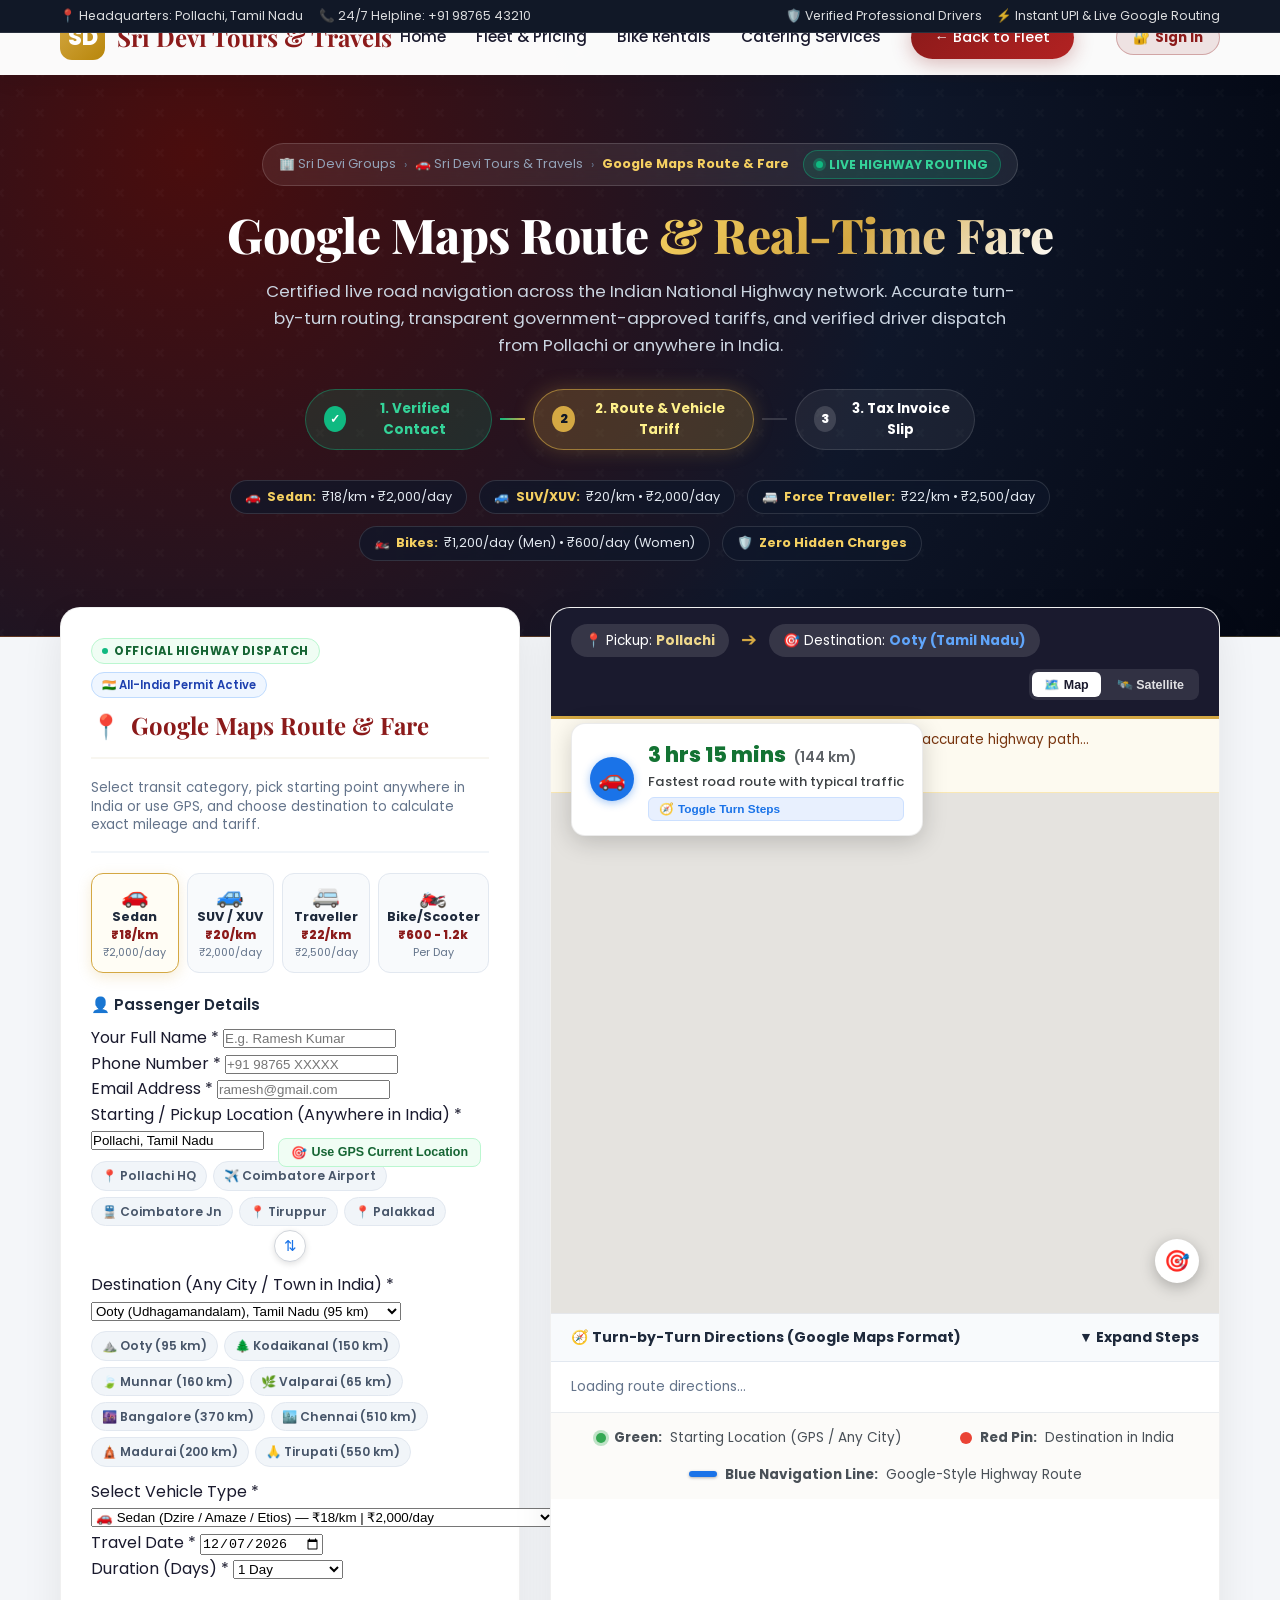
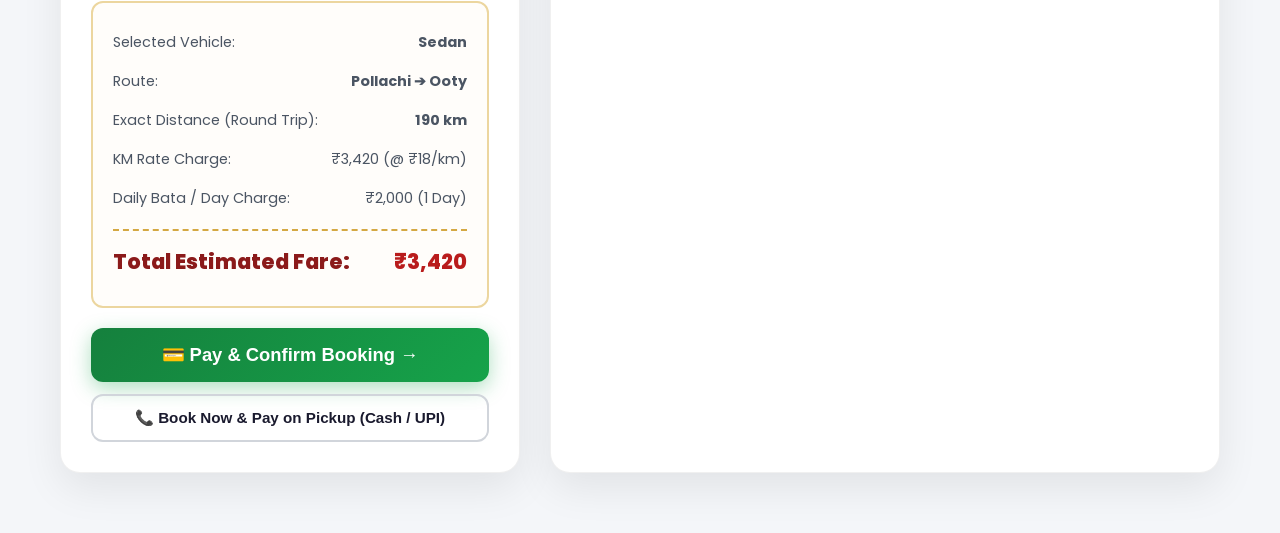
==== book.html @ 25129d58 "Elevate Google Maps Route & Fare section and upper header to ultra-professional standard" ====
<!DOCTYPE html>
<html lang="en">

<head>
    <meta charset="UTF-8">
    <meta name="viewport" content="width=device-width, initial-scale=1.0">
    <title>Book Your Ride - Google Route Navigation | Sri Devi Tours & Travels</title>
    <link rel="stylesheet" href="css/styles.css">
    <link rel="icon"
        href="data:image/svg+xml,<svg xmlns='http://www.w3.org/2000/svg' viewBox='0 0 100 100'><text y='.9em' font-size='90'>🚗</text></svg>">
    <!-- Leaflet CSS & JS for Interactive Route Map -->
    <link rel="stylesheet" href="https://unpkg.com/leaflet@1.9.4/dist/leaflet.css" integrity="sha256-p4NxAoJBhIIN+hmNHrzRCf9tD/miZyoHS5obTRR9BMY=" crossorigin="" />
    <script src="https://unpkg.com/leaflet@1.9.4/dist/leaflet.js" integrity="sha256-20nQCchB9co0qIjJZRGuk2/Z9VM+kNiyxNV1lvTlZBo=" crossorigin=""></script>
    <!-- EmailJS SDK -->
    <script type="text/javascript" src="https://cdn.jsdelivr.net/npm/@emailjs/browser@3/dist/email.min.js"></script>

    <style>
        .booking-page-body {
            background: #f4f6f9;
            min-height: 100vh;
        }

        .booking-page-header {
            background: linear-gradient(135deg, #1a1a2e 0%, #5c0e0e 50%, #16213e 100%);
            color: #ffffff;
            padding: 100px 20px 40px;
            text-align: center;
            position: relative;
        }

        .booking-page-header h1 {
            font-family: 'Playfair Display', serif;
            font-size: 2.6rem;
            color: #ffffff;
            margin-bottom: 10px;
        }

        .booking-page-header p {
            color: rgba(255, 255, 255, 0.85);
            font-size: 1.05rem;
            max-width: 650px;
            margin: 0 auto;
        }

        .booking-layout-grid {
            display: grid;
            grid-template-columns: 460px 1fr;
            gap: 30px;
            margin-top: -30px;
            margin-bottom: 60px;
            position: relative;
            z-index: 10;
        }

        .booking-panel-card {
            background: #ffffff;
            border-radius: var(--radius-lg);
            padding: 30px;
            box-shadow: 0 15px 40px rgba(0, 0, 0, 0.08);
            border: 1px solid rgba(0, 0, 0, 0.06);
            height: fit-content;
        }

        .booking-panel-card h2 {
            font-family: 'Playfair Display', serif;
            font-size: 1.5rem;
            color: var(--primary);
            margin-bottom: 20px;
            padding-bottom: 12px;
            border-bottom: 2px solid var(--off-white);
            display: flex;
            align-items: center;
            gap: 10px;
        }

        .input-group-location {
            position: relative;
        }

        .loc-btn-current {
            position: absolute;
            right: 8px;
            top: 36px;
            background: #f0fdf4;
            color: #166534;
            border: 1px solid #bbf7d0;
            padding: 6px 12px;
            border-radius: 8px;
            font-size: 0.78rem;
            font-weight: 600;
            cursor: pointer;
            transition: var(--transition);
            display: flex;
            align-items: center;
            gap: 4px;
        }

        .loc-btn-current:hover {
            background: #dcfce7;
            transform: scale(1.02);
        }

        .booking-map-wrapper {
            background: #ffffff;
            border-radius: var(--radius-lg);
            overflow: hidden;
            box-shadow: 0 15px 40px rgba(0, 0, 0, 0.08);
            border: 1px solid rgba(0, 0, 0, 0.06);
            display: flex;
            flex-direction: column;
            position: relative;
        }

        .map-route-indicator {
            padding: 16px 20px;
            background: #1a1a2e;
            color: #ffffff;
            display: flex;
            align-items: center;
            gap: 12px;
            flex-wrap: wrap;
            border-bottom: 3px solid var(--gold);
        }

        .map-view-switcher {
            display: flex;
            background: rgba(255, 255, 255, 0.1);
            border-radius: 8px;
            padding: 3px;
            gap: 4px;
            margin-left: auto;
        }

        .map-view-btn {
            background: transparent;
            border: none;
            color: rgba(255, 255, 255, 0.85);
            padding: 5px 12px;
            font-size: 0.78rem;
            font-weight: 600;
            border-radius: 6px;
            cursor: pointer;
            transition: var(--transition);
        }

        .map-view-btn.active, .map-view-btn:hover {
            background: #ffffff;
            color: #1a1a2e;
        }

        /* Floating Google Maps Style Navigation Card on top of Map */
        .gmap-nav-floating-card {
            position: absolute;
            top: 115px;
            left: 20px;
            z-index: 1000;
            background: #ffffff;
            border-radius: 14px;
            box-shadow: 0 6px 24px rgba(0,0,0,0.18);
            padding: 14px 18px;
            display: flex;
            align-items: center;
            gap: 14px;
            border: 1px solid rgba(0,0,0,0.08);
            max-width: 420px;
            pointer-events: auto;
        }

        .gmap-maneuver-icon {
            width: 44px;
            height: 44px;
            border-radius: 50%;
            background: #1a73e8;
            color: #ffffff;
            display: flex;
            align-items: center;
            justify-content: center;
            font-size: 1.4rem;
            flex-shrink: 0;
            box-shadow: 0 2px 8px rgba(26,115,232,0.4);
        }

        .gmap-nav-details {
            display: flex;
            flex-direction: column;
            flex: 1;
        }

        .gmap-nav-time {
            font-size: 1.3rem;
            font-weight: 800;
            color: #137333;
            display: flex;
            align-items: baseline;
            gap: 8px;
        }

        .gmap-nav-time small {
            font-size: 0.88rem;
            font-weight: 600;
            color: #5f6368;
        }

        .gmap-nav-subtext {
            font-size: 0.82rem;
            color: #3c4043;
            font-weight: 500;
        }

        .btn-toggle-steps-badge {
            background: #e8f0fe;
            color: #1a73e8;
            border: 1px solid #cce0ff;
            padding: 4px 10px;
            border-radius: 6px;
            font-size: 0.74rem;
            font-weight: 700;
            cursor: pointer;
            margin-top: 5px;
            display: inline-flex;
            align-items: center;
            gap: 4px;
            transition: all 0.2s ease;
        }

        .btn-toggle-steps-badge:hover {
            background: #d2e3fc;
        }

        /* Google Maps Pin Markers */
        .gmap-marker-pin {
            display: flex;
            align-items: center;
            gap: 6px;
            background: #ffffff;
            padding: 6px 12px;
            border-radius: 20px;
            box-shadow: 0 3px 10px rgba(0,0,0,0.25);
            font-size: 0.82rem;
            font-weight: 700;
            border: 2px solid #1a73e8;
            white-space: nowrap;
        }

        .gmap-marker-pin.origin {
            border-color: #34a853;
            color: #137333;
        }

        .gmap-marker-pin.dest {
            border-color: #ea4335;
            color: #c5221f;
        }

        .gmap-pulse-dot {
            width: 10px;
            height: 10px;
            border-radius: 50%;
            background: #34a853;
            box-shadow: 0 0 0 3px rgba(52, 168, 83, 0.3);
            display: inline-block;
        }

        .map-route-indicator .pill {
            background: rgba(255, 255, 255, 0.12);
            padding: 6px 14px;
            border-radius: 20px;
            font-size: 0.85rem;
        }

        .map-route-indicator .pill strong {
            color: var(--gold-light);
        }

        .map-route-indicator .pill.dest strong {
            color: #60a5fa;
        }

        #full-booking-map {
            width: 100%;
            height: 520px;
            background: #e5e3df;
            position: relative;
        }

        /* Price Breakdown Card */
        .price-breakdown-card {
            background: #fffdfa;
            border: 2px solid #ecd69f;
            border-radius: var(--radius);
            padding: 20px;
            margin: 20px 0;
        }

        .breakdown-row {
            display: flex;
            justify-content: space-between;
            align-items: center;
            padding: 8px 0;
            font-size: 0.9rem;
            color: #4b5563;
        }

        .breakdown-row.total {
            border-top: 2px dashed #d4a843;
            margin-top: 10px;
            padding-top: 14px;
            font-size: 1.3rem;
            font-weight: 800;
            color: var(--primary);
        }

        .breakdown-row.total span:last-child {
            color: #b91c1c;
        }

        /* Payment Buttons */
        .payment-action-box {
            display: flex;
            flex-direction: column;
            gap: 12px;
            margin-top: 20px;
        }

        .btn-pay-now {
            width: 100%;
            padding: 16px;
            background: linear-gradient(135deg, #15803d, #16a34a);
            color: #ffffff;
            border: none;
            border-radius: 12px;
            font-size: 1.15rem;
            font-weight: 700;
            cursor: pointer;
            box-shadow: 0 6px 20px rgba(22, 163, 74, 0.35);
            transition: var(--transition);
            display: flex;
            align-items: center;
            justify-content: center;
            gap: 10px;
        }

        .btn-pay-now:hover {
            transform: translateY(-2px);
            box-shadow: 0 10px 25px rgba(22, 163, 74, 0.45);
        }

        .btn-pay-later {
            width: 100%;
            padding: 13px;
            background: transparent;
            color: var(--dark);
            border: 2px solid #d1d5db;
            border-radius: 12px;
            font-size: 0.95rem;
            font-weight: 600;
            cursor: pointer;
            transition: var(--transition);
        }

        .btn-pay-later:hover {
            background: #f3f4f6;
            border-color: #9ca3af;
        }

        /* Payment Modal */
        .pay-modal-overlay {
            position: fixed;
            top: 0;
            left: 0;
            right: 0;
            bottom: 0;
            background: rgba(0, 0, 0, 0.7);
            backdrop-filter: blur(6px);
            z-index: 99999;
            display: none;
            align-items: center;
            justify-content: center;
            padding: 20px;
        }

        .pay-modal-overlay.active {
            display: flex;
        }

        .pay-modal {
            background: #ffffff;
            border-radius: var(--radius-lg);
            max-width: 480px;
            width: 100%;
            padding: 35px 30px;
            text-align: center;
            box-shadow: 0 25px 60px rgba(0,0,0,0.3);
            animation: popIn 0.3s ease;
        }

        @keyframes popIn {
            from { transform: scale(0.9); opacity: 0; }
            to { transform: scale(1); opacity: 1; }
        }

        .qr-placeholder {
            width: 200px;
            height: 200px;
            margin: 20px auto;
            background: #f9fafb;
            border: 2px dashed #d1d5db;
            border-radius: 12px;
            display: flex;
            flex-direction: column;
            align-items: center;
            justify-content: center;
            padding: 10px;
        }

        .upi-badge {
            display: inline-block;
            background: #eef2ff;
            color: #4338ca;
            padding: 5px 12px;
            border-radius: 20px;
            font-size: 0.8rem;
            font-weight: 700;
            margin-bottom: 12px;
        }

        @media (max-width: 992px) {
            .booking-layout-grid {
                grid-template-columns: 1fr;
            }
            #full-booking-map {
                height: 380px;
            }
            .gmap-nav-floating-card {
                position: relative;
                top: 0;
                left: 0;
                max-width: 100%;
                border-radius: 0;
                border-left: none;
                border-right: none;
            }
        }
    </style>
</head>

<body class="booking-page-body">
    <!-- Top Bar -->
    <div class="top-announcement-bar">
        <div class="container">
            <div style="display: flex; align-items: center; gap: 16px;">
                <span>📍 Headquarters: Pollachi, Tamil Nadu</span>
                <span>📞 24/7 Helpline: +91 98765 43210</span>
            </div>
            <div style="display: flex; align-items: center; gap: 14px;">
                <span>🛡️ Verified Professional Drivers</span>
                <span>⚡ Instant UPI & Live Google Routing</span>
            </div>
        </div>
    </div>

    <!-- Navbar -->
    <nav class="navbar scrolled" style="background: rgba(255,255,255,0.98); box-shadow: 0 4px 20px rgba(0,0,0,0.08);">
        <div class="container">
            <a href="tours.html" class="logo">
                <div class="logo-icon">SD</div>
                <span class="logo-text" style="color: var(--primary);">Sri Devi Tours & Travels</span>
            </a>
            <div class="nav-links">
                <a href="dashboard.html" style="color: var(--dark);">Home</a>
                <a href="tours.html" style="color: var(--dark);">Fleet & Pricing</a>
                <a href="tours.html#bikes" style="color: var(--dark);">Bike Rentals</a>
                <a href="catering.html" style="color: var(--dark);">Catering Services</a>
                <a href="tours.html" class="btn btn-primary nav-btn">← Back to Fleet</a>
            </div>
            <button class="mobile-menu-btn" style="color: var(--dark);">☰</button>
        </div>
    </nav>

    <!-- Professional Header & Stepper -->
    <header class="booking-hero-pro">
        <div class="container" style="position: relative; z-index: 2;">
            <div class="pro-breadcrumb-bar">
                <a href="dashboard.html">🏢 Sri Devi Groups</a>
                <span class="sep">›</span>
                <a href="tours.html">🚗 Sri Devi Tours & Travels</a>
                <span class="sep">›</span>
                <span class="active-item">Google Maps Route & Fare</span>
                <span class="pro-api-live-tag"><span class="pulse-dot"></span> LIVE HIGHWAY ROUTING</span>
            </div>

            <h1 class="pro-hero-title">Google Maps Route <span>& Real-Time Fare</span></h1>
            <p class="pro-hero-subtitle">
                Certified live road navigation across the Indian National Highway network. Accurate turn-by-turn routing, transparent government-approved tariffs, and verified driver dispatch from Pollachi or anywhere in India.
            </p>

            <!-- 3-Step Interactive Booking Progress Bar -->
            <div class="pro-booking-stepper">
                <div class="pro-step-node completed">
                    <div class="pro-step-circle">✓</div>
                    <div class="pro-step-text-title">1. Verified Contact</div>
                </div>
                <div class="pro-step-connector active"></div>
                <div class="pro-step-node active">
                    <div class="pro-step-circle">2</div>
                    <div class="pro-step-text-title">2. Route & Vehicle Tariff</div>
                </div>
                <div class="pro-step-connector"></div>
                <div class="pro-step-node">
                    <div class="pro-step-circle">3</div>
                    <div class="pro-step-text-title">3. Tax Invoice Slip</div>
                </div>
            </div>

            <!-- Live Tariff Guarantee Strip -->
            <div class="pro-tariff-ticker-strip">
                <div class="pro-ticker-item">🚗 <strong>Sedan:</strong> ₹18/km • ₹2,000/day</div>
                <div class="pro-ticker-item">🚙 <strong>SUV/XUV:</strong> ₹20/km • ₹2,000/day</div>
                <div class="pro-ticker-item">🚐 <strong>Force Traveller:</strong> ₹22/km • ₹2,500/day</div>
                <div class="pro-ticker-item">🏍️ <strong>Bikes:</strong> ₹1,200/day (Men) • ₹600/day (Women)</div>
                <div class="pro-ticker-item">🛡️ <strong>Zero Hidden Charges</strong></div>
            </div>
        </div>
    </header>

    <!-- Main Booking Section -->
    <main class="container">
        <div class="booking-layout-grid">
            <!-- Left Form Panel -->
            <div class="booking-panel-card">
                <!-- Professional Panel Header -->
                <div class="panel-header-pro">
                    <div class="panel-header-top-meta">
                        <div class="panel-engine-pill">
                            <span style="display:inline-block; width:6px; height:6px; border-radius:50%; background:#10b981;"></span>
                            <span>Official Highway Dispatch</span>
                        </div>
                        <span class="panel-coverage-pill">🇮🇳 All-India Permit Active</span>
                    </div>
                    <h2>
                        <span>📍</span> Google Maps Route & Fare
                    </h2>
                    <p class="panel-desc">
                        Select transit category, pick starting point anywhere in India or use GPS, and choose destination to calculate exact mileage and tariff.
                    </p>
                </div>

                <!-- Professional Transit Mode Selector Cards -->
                <div class="transit-cards-grid-pro">
                    <div class="transit-card-pro active" id="mode-tab-car" onclick="selectTransitMode('car')">
                        <div class="transit-card-icon">🚗</div>
                        <div class="transit-card-name">Sedan</div>
                        <div class="transit-card-rate">₹18/km</div>
                        <div style="font-size: 0.68rem; color: #64748b;">₹2,000/day</div>
                    </div>
                    <div class="transit-card-pro" id="mode-tab-suv" onclick="selectTransitMode('suv')">
                        <div class="transit-card-icon">🚙</div>
                        <div class="transit-card-name">SUV / XUV</div>
                        <div class="transit-card-rate">₹20/km</div>
                        <div style="font-size: 0.68rem; color: #64748b;">₹2,000/day</div>
                    </div>
                    <div class="transit-card-pro" id="mode-tab-traveller" onclick="selectTransitMode('traveller')">
                        <div class="transit-card-icon">🚐</div>
                        <div class="transit-card-name">Traveller</div>
                        <div class="transit-card-rate">₹22/km</div>
                        <div style="font-size: 0.68rem; color: #64748b;">₹2,500/day</div>
                    </div>
                    <div class="transit-card-pro" id="mode-tab-bike" onclick="selectTransitMode('bike')">
                        <div class="transit-card-icon">🏍️</div>
                        <div class="transit-card-name">Bike/Scooter</div>
                        <div class="transit-card-rate">₹600 - 1.2k</div>
                        <div style="font-size: 0.68rem; color: #64748b;">Per Day</div>
                    </div>
                </div>

                <form id="car-booking-full-form" onsubmit="handleProceedToPay(event)">
                    <!-- Passenger Info with Verified Badge -->
                    <div style="display: flex; justify-content: space-between; align-items: center; margin-bottom: 8px;">
                        <span style="font-weight: 600; color: #1e293b; font-size: 0.95rem;">👤 Passenger Details</span>
                        <span id="passenger-verified-badge" class="badge-verified-user" style="display: none;">
                            ✅ Verified via OTP
                        </span>
                    </div>

                    <div class="form-group">
                        <label for="book-user-name">Your Full Name *</label>
                        <input type="text" id="book-user-name" placeholder="E.g. Ramesh Kumar" required>
                    </div>

                    <div class="form-row">
                        <div class="form-group">
                            <label for="book-user-phone">Phone Number *</label>
                            <input type="tel" id="book-user-phone" placeholder="+91 98765 XXXXX" required oninput="onPassengerContactChanged()">
                        </div>
                        <div class="form-group">
                            <label for="book-user-email">Email Address *</label>
                            <input type="email" id="book-user-email" placeholder="ramesh@gmail.com" required oninput="onPassengerContactChanged()">
                        </div>
                    </div>

                    <!-- Pickup Location with Current Location Button -->
                    <div class="form-group input-group-location">
                        <label for="pickup-location">Starting / Pickup Location (Anywhere in India) *</label>
                        <input type="text" id="pickup-location" value="Pollachi, Tamil Nadu" placeholder="Type city, airport, hotel, or street address in India" required oninput="triggerRouteUpdate()">
                        <button type="button" class="loc-btn-current" onclick="fetchCurrentLocation()" title="Detect current GPS coordinates">
                            🎯 <span>Use GPS Current Location</span>
                        </button>
                    </div>

                    <!-- Pickup Location Quick-Pick Chips -->
                    <div class="quick-chips-row">
                        <span class="quick-dest-chip" onclick="setPickupLocation('Pollachi, Tamil Nadu')">📍 Pollachi HQ</span>
                        <span class="quick-dest-chip" onclick="setPickupLocation('Coimbatore International Airport, Tamil Nadu')">✈️ Coimbatore Airport</span>
                        <span class="quick-dest-chip" onclick="setPickupLocation('Coimbatore Junction Railway Station, Tamil Nadu')">🚆 Coimbatore Jn</span>
                        <span class="quick-dest-chip" onclick="setPickupLocation('Tiruppur, Tamil Nadu')">📍 Tiruppur</span>
                        <span class="quick-dest-chip" onclick="setPickupLocation('Palakkad, Kerala')">📍 Palakkad</span>
                    </div>

                    <!-- Swap Location Button -->
                    <div class="route-swap-container">
                        <button type="button" class="btn-swap-locations" onclick="swapRouteLocations()" title="Swap Pickup & Destination">
                            ⇅
                        </button>
                    </div>

                    <!-- Destination Selection with Free-form Input -->
                    <div class="form-group">
                        <label for="booking-destination-select">Destination (Any City / Town in India) *</label>
                        <select id="booking-destination-select" onchange="onDestinationChanged()" required>
                            <option value="">-- Select Destination --</option>
                            <optgroup label="🔥 Nearby & Hill Stations">
                                <option value="coimbatore">Coimbatore, Tamil Nadu (40 km)</option>
                                <option value="palakkad">Palakkad, Kerala (50 km)</option>
                                <option value="ooty" selected>Ooty (Udhagamandalam), Tamil Nadu (95 km)</option>
                                <option value="kodaikanal">Kodaikanal, Tamil Nadu (150 km)</option>
                                <option value="munnar">Munnar, Kerala (160 km)</option>
                                <option value="valparai">Valparai, Tamil Nadu (65 km)</option>
                                <option value="erode">Erode, Tamil Nadu (120 km)</option>
                                <option value="thrissur">Thrissur, Kerala (120 km)</option>
                            </optgroup>
                            <optgroup label="🏙️ Major South Indian Cities">
                                <option value="kochi">Kochi / Cochin, Kerala (190 km)</option>
                                <option value="madurai">Madurai, Tamil Nadu (200 km)</option>
                                <option value="salem">Salem, Tamil Nadu (210 km)</option>
                                <option value="trichy">Tiruchirappalli, Tamil Nadu (260 km)</option>
                                <option value="mysore">Mysore, Karnataka (280 km)</option>
                                <option value="trivandrum">Thiruvananthapuram, Kerala (300 km)</option>
                                <option value="thanjavur">Thanjavur, Tamil Nadu (300 km)</option>
                                <option value="tirunelveli">Tirunelveli, Tamil Nadu (310 km)</option>
                                <option value="bangalore">Bangalore / Bengaluru, Karnataka (370 km)</option>
                                <option value="kanyakumari">Kanyakumari, Tamil Nadu (370 km)</option>
                                <option value="rameshwaram">Rameshwaram, Tamil Nadu (380 km)</option>
                                <option value="pondicherry">Puducherry / Pondicherry (400 km)</option>
                                <option value="chennai">Chennai, Tamil Nadu (510 km)</option>
                            </optgroup>
                            <optgroup label="✈️ Pan-India Long Distance">
                                <option value="tirupati">Tirupati, Andhra Pradesh (550 km)</option>
                                <option value="hyderabad">Hyderabad, Telangana (750 km)</option>
                                <option value="goa">Panaji / Goa (850 km)</option>
                                <option value="vizag">Visakhapatnam, Andhra Pradesh (1100 km)</option>
                                <option value="mumbai">Mumbai, Maharashtra (1100 km)</option>
                                <option value="pune">Pune, Maharashtra (980 km)</option>
                                <option value="kolkata">Kolkata, West Bengal (1950 km)</option>
                                <option value="jaipur">Jaipur, Rajasthan (2000 km)</option>
                                <option value="delhi">New Delhi / NCR (2200 km)</option>
                            </optgroup>
                            <optgroup label="✍️ Custom Destination Anywhere in India">
                                <option value="custom">🔍 Search / Type Any Custom City in India...</option>
                            </optgroup>
                        </select>
                    </div>

                    <!-- Destination Quick-Pick Chips -->
                    <div class="quick-chips-row">
                        <span class="quick-dest-chip" onclick="setDestinationDirect('ooty')">⛰️ Ooty (95 km)</span>
                        <span class="quick-dest-chip" onclick="setDestinationDirect('kodaikanal')">🌲 Kodaikanal (150 km)</span>
                        <span class="quick-dest-chip" onclick="setDestinationDirect('munnar')">🍃 Munnar (160 km)</span>
                        <span class="quick-dest-chip" onclick="setDestinationDirect('valparai')">🌿 Valparai (65 km)</span>
                        <span class="quick-dest-chip" onclick="setDestinationDirect('bangalore')">🌆 Bangalore (370 km)</span>
                        <span class="quick-dest-chip" onclick="setDestinationDirect('chennai')">🏙️ Chennai (510 km)</span>
                        <span class="quick-dest-chip" onclick="setDestinationDirect('madurai')">🛕 Madurai (200 km)</span>
                        <span class="quick-dest-chip" onclick="setDestinationDirect('tirupati')">🙏 Tirupati (550 km)</span>
                    </div>

                    <!-- Custom Address / City Search Input -->
                    <div class="form-group" id="custom-dest-input-wrap" style="display: none;">
                        <label for="custom-destination-name">Enter Destination City / Address in India</label>
                        <div style="display: flex; gap: 8px;">
                            <input type="text" id="custom-destination-name" placeholder="E.g. Wayanad, Kerala or Shimla, HP" onkeydown="if(event.key==='Enter'){event.preventDefault();searchCustomDestination();}">
                            <button type="button" class="btn btn-primary" style="padding: 10px 18px; font-size: 0.85rem;" onclick="searchCustomDestination()">Find Route</button>
                        </div>
                    </div>

                    <!-- Vehicle Selection -->
                    <div class="form-group">
                        <label for="booking-vehicle-select">Select Vehicle Type *</label>
                        <select id="booking-vehicle-select" onchange="calculateBookingFare()" required>
                            <option value="sedan">🚗 Sedan (Dzire / Amaze / Etios) — ₹18/km | ₹2,000/day</option>
                            <option value="suv">🚙 SUV / XUV (Innova Crysta / XUV700 / Scorpio) — ₹20/km | ₹2,000/day</option>
                            <option value="traveller">🚐 Force Traveller (12-20 Seater) — ₹22/km | ₹2,500/day</option>
                            <option value="bike-classic">🏍️ Royal Enfield Classic 350 (Men) — ₹1,200/day</option>
                            <option value="scooter-jupiter">🛵 TVS Jupiter Scooter (Women) — ₹600/day</option>
                        </select>
                    </div>

                    <!-- Dates & Days -->
                    <div class="form-row">
                        <div class="form-group">
                            <label for="booking-start-date">Travel Date *</label>
                            <input type="date" id="booking-start-date" required>
                        </div>
                        <div class="form-group">
                            <label for="booking-duration-days">Duration (Days) *</label>
                            <select id="booking-duration-days" onchange="calculateBookingFare()">
                                <option value="1">1 Day</option>
                                <option value="2">2 Days</option>
                                <option value="3">3 Days</option>
                                <option value="4">4 Days</option>
                                <option value="5">5 Days</option>
                                <option value="7">7 Days (Week)</option>
                                <option value="10">10 Days</option>
                                <option value="15">15 Days</option>
                            </select>
                        </div>
                    </div>

                    <!-- Price Summary Box -->
                    <div class="price-breakdown-card">
                        <div class="breakdown-row">
                            <span>Selected Vehicle:</span>
                            <strong id="summary-vehicle-name">Sedan</strong>
                        </div>
                        <div class="breakdown-row">
                            <span>Route:</span>
                            <strong id="summary-route-text">Pollachi ➔ Ooty</strong>
                        </div>
                        <div class="breakdown-row">
                            <span>Exact Distance (Round Trip):</span>
                            <strong id="summary-distance-text">190 km</strong>
                        </div>
                        <div class="breakdown-row">
                            <span>KM Rate Charge:</span>
                            <span id="summary-km-charge">₹3,420 (@ ₹18/km)</span>
                        </div>
                        <div class="breakdown-row">
                            <span>Daily Bata / Day Charge:</span>
                            <span id="summary-day-charge">₹2,000 (1 Day)</span>
                        </div>
                        <div class="breakdown-row total">
                            <span>Total Estimated Fare:</span>
                            <span id="summary-total-fare">₹3,420</span>
                        </div>
                    </div>

                    <!-- Action Buttons -->
                    <div class="payment-action-box">
                        <button type="submit" class="btn-pay-now">
                            💳 Pay & Confirm Booking →
                        </button>
                        <button type="button" class="btn-pay-later" onclick="handlePayLater()">
                            📞 Book Now & Pay on Pickup (Cash / UPI)
                        </button>
                    </div>
                </form>
            </div>

            <!-- Right Interactive Map Wrapper (Google Maps Style Experience) -->
            <div class="booking-map-wrapper">
                <div class="map-route-indicator" id="booking-map-indicator">
                    <div class="pill">📍 Pickup: <strong id="ind-origin">Pollachi</strong></div>
                    <div style="color: var(--gold); font-size: 1.2rem;">➔</div>
                    <div class="pill dest">🎯 Destination: <strong id="ind-dest">Ooty (Tamil Nadu)</strong></div>
                    <div class="map-view-switcher">
                        <button type="button" class="map-view-btn active" id="btn-layer-streets" onclick="switchMapLayer('streets')">🗺️ Map</button>
                        <button type="button" class="map-view-btn" id="btn-layer-satellite" onclick="switchMapLayer('satellite')">🛰️ Satellite</button>
                    </div>
                </div>

                <!-- Google Maps Style Turn-by-Turn Header Card -->
                <div class="gmap-nav-floating-card">
                    <div class="gmap-maneuver-icon">🚗</div>
                    <div class="gmap-nav-details">
                        <div class="gmap-nav-time">
                            <span id="gmap-nav-duration">3 hrs 15 mins</span>
                            <small id="gmap-nav-km">(144 km)</small>
                        </div>
                        <div class="gmap-nav-subtext" id="gmap-nav-via">Fastest road route with typical traffic</div>
                        <button type="button" class="btn-toggle-steps-badge" onclick="toggleDirectionsPanel()">
                            🧭 <span>Toggle Turn Steps</span>
                        </button>
                    </div>
                </div>

                <!-- Live Route Status Strip -->
                <div id="live-route-info-strip" style="background: #fdfaf0; border-bottom: 1px solid #fae8b4; padding: 10px 20px; font-size: 0.84rem; color: #78350f; display: flex; align-items: center; justify-content: space-between; flex-wrap: wrap; gap: 10px;">
                    <div>🛣️ <strong>Google Navigation Style Routing:</strong> <span id="route-highway-status">Calculating accurate highway path...</span></div>
                    <div>⏱️ <strong>Est. Drive Time:</strong> <span id="route-drive-time" style="font-weight: 700; color: #92400e;">--</span></div>
                </div>

                <!-- Full Map Canvas -->
                <div id="full-booking-map">
                    <!-- Floating GPS Locate Button -->
                    <button type="button" class="gmap-locate-btn" onclick="fetchCurrentLocation()" title="Center to My GPS Location">
                        🎯
                    </button>
                </div>

                <!-- Google Maps Turn-by-Turn Navigation Steps Panel -->
                <div class="gmap-directions-panel" id="gmap-directions-panel">
                    <div class="gmap-directions-header" onclick="toggleDirectionsPanel()">
                        <span>🧭 Turn-by-Turn Directions (Google Maps Format) <small id="gmap-steps-count" style="color: #64748b; font-weight: normal;"></small></span>
                        <span id="gmap-panel-toggle-arrow">▼ Expand Steps</span>
                    </div>
                    <div id="gmap-steps-list">
                        <!-- Populated by OSRM steps -->
                        <div style="padding: 14px 20px; color: #64748b; font-size: 0.86rem;">Loading route directions...</div>
                    </div>
                </div>

                <div class="map-footer-bar">
                    <div class="map-legend-item">
                        <span class="gmap-pulse-dot"></span> <strong>Green:</strong> Starting Location (GPS / Any City)
                    </div>
                    <div class="map-legend-item">
                        <span style="display:inline-block; width:12px; height:12px; border-radius:50%; background:#ea4335;"></span> <strong>Red Pin:</strong> Destination in India
                    </div>
                    <div class="map-legend-item">
                        <span style="display:inline-block; width:28px; height:6px; background:#1a73e8; border-radius:3px; box-shadow: 0 1px 3px rgba(0,0,0,0.3);"></span> <strong>Blue Navigation Line:</strong> Google-Style Highway Route
                    </div>
                </div>
            </div>
        </div>
    </main>

    <!-- Passenger Phone & Email OTP Verification Modal -->
    <div class="pay-modal-overlay" id="booking-otp-modal">
        <div class="pay-modal" style="max-width: 450px;">
            <span class="upi-badge" style="background: #ecfdf5; color: #047857;">🔒 Secure Verification</span>
            <h2 style="font-family: 'Playfair Display', serif; font-size: 1.55rem; color: var(--primary); margin-bottom: 6px;">Verify Passenger Contact</h2>
            
            <div class="otp-status-notice light" style="margin-bottom: 12px;">
                📩 A 6-digit verification code has been dispatched to<br>
                <strong id="modal-otp-phone-display">+91 ••••• •4321</strong> & <strong id="modal-otp-email-display">user@example.com</strong>.<br>
                <small style="color: #64748b; display: block; margin-top: 4px;">Please check your messages and enter the code below.</small>
            </div>

            <!-- Incoming Mobile SMS Notification Simulator Banner -->
            <div id="modal-simulated-sms-banner" class="simulated-sms-banner light-theme" style="margin: 10px 0 14px;">
                <div class="sim-sms-header">
                    <span>💬 SMS MESSAGES • Just Now</span>
                    <span class="sim-sms-badge">RECEIVED</span>
                </div>
                <div class="sim-sms-sender">📲 Sender: VK-SRIDEVI</div>
                <div class="sim-sms-text">
                    Sri Devi Groups: Your ride booking verification code is <span class="sim-sms-code-highlight" id="modal-sim-sms-code-text">------</span>. Valid for 10 minutes.
                </div>
                <div class="sim-sms-actions">
                    <button type="button" class="btn-sms-autofill" onclick="autoFillModalOTP()">
                        ⚡ Tap to Auto-Fill Code
                    </button>
                    <a id="modal-btn-whatsapp-otp-link" href="#" target="_blank" class="btn-sms-whatsapp">
                        💬 Receive on WhatsApp
                    </a>
                </div>
            </div>

            <div style="margin: 10px 0;">
                <div class="otp-digit-inputs" style="margin: 10px 0 12px;">
                    <input type="text" maxlength="1" class="otp-box-digit light-theme modal-otp-box" data-bidx="0" inputmode="numeric" autocomplete="one-time-code" autofocus>
                    <input type="text" maxlength="1" class="otp-box-digit light-theme modal-otp-box" data-bidx="1" inputmode="numeric">
                    <input type="text" maxlength="1" class="otp-box-digit light-theme modal-otp-box" data-bidx="2" inputmode="numeric">
                    <input type="text" maxlength="1" class="otp-box-digit light-theme modal-otp-box" data-bidx="3" inputmode="numeric">
                    <input type="text" maxlength="1" class="otp-box-digit light-theme modal-otp-box" data-bidx="4" inputmode="numeric">
                    <input type="text" maxlength="1" class="otp-box-digit light-theme modal-otp-box" data-bidx="5" inputmode="numeric">
                </div>
            </div>

            <div class="otp-countdown-wrap" style="color: #64748b; margin-bottom: 12px; font-size: 0.84rem; display: flex; justify-content: space-between;">
                <span id="modal-otp-timer-display">Resend code in <strong>00:45</strong></span>
                <span class="otp-resend-link disabled" id="modal-otp-resend-btn" onclick="resendBookingOTP()" style="color: #16a34a; cursor: pointer;">Resend Code</span>
            </div>

            <div style="background: #fefce8; border: 1px dashed #ca8a04; border-radius: 8px; padding: 7px 12px; margin-bottom: 16px; font-size: 0.78rem; color: #854d0e; text-align: center;">
                💡 <strong>Instant Access:</strong> Use the code from the received SMS alert above or universal test code: <strong>123456</strong>
            </div>

            <div style="display: flex; gap: 10px;">
                <button type="button" class="btn btn-primary" style="flex: 1; padding: 13px; background: #16a34a; font-weight: 700;" onclick="submitBookingOTPVerification()">
                    ✅ Verify & Continue →
                </button>
                <button type="button" class="btn btn-outline" style="border-color: #9ca3af; color: #374151; padding: 13px;" onclick="closeBookingOTPModal()">
                    Cancel
                </button>
            </div>
        </div>
    </div>

    <!-- Payment Modal (UPI / QR Code / NetBanking) -->
    <div class="pay-modal-overlay" id="payment-modal">
        <div class="pay-modal">
            <span class="upi-badge">⚡ Instant UPI & Card Booking</span>
            <h2 style="font-family: 'Playfair Display', serif; font-size: 1.6rem; color: var(--primary); margin-bottom: 5px;">Complete Ride Payment</h2>
            <p style="color: #6b7280; font-size: 0.9rem;">Scan UPI QR code or pay using Google Pay / PhonePe / Paytm to confirm booking instantly</p>

            <div class="qr-placeholder">
                <div style="font-size: 3.5rem;">📱</div>
                <div style="font-weight: 700; color: #111827; margin-top: 5px;">UPI ID: sridevigroups@upi</div>
                <div style="font-size: 0.75rem; color: #6b7280;">GPay • PhonePe • Paytm • BHIM</div>
            </div>

            <div style="background: #fdf2f2; border: 1px solid #fecaca; border-radius: 8px; padding: 12px; margin-bottom: 20px;">
                <div style="font-size: 0.85rem; color: #991b1b;">Total Payable:</div>
                <div style="font-size: 1.6rem; font-weight: 800; color: #b91c1c;" id="modal-pay-amount">₹3,420</div>
            </div>

            <div style="display: flex; gap: 10px;">
                <button class="btn btn-primary" style="flex: 1; padding: 12px;" onclick="simulatePaymentSuccess('UPI Instant')">
                    ✅ I Have Paid / Verify
                </button>
                <button class="btn btn-outline" style="border-color: #9ca3af; color: #374151; padding: 12px;" onclick="closePayModal()">
                    Cancel
                </button>
            </div>
        </div>
    </div>

    <!-- Standard Booking Confirmation & Tax Invoice Modal -->
    <div class="pay-modal-overlay" id="success-confirm-modal">
        <div class="pay-modal" style="max-width: 540px; text-align: left; padding: 28px;">
            <!-- Invoice Slip Component -->
            <div class="booking-invoice-slip">
                <div class="invoice-header">
                    <div>
                        <div class="invoice-brand">🏢 Sri Devi Tours & Travels</div>
                        <div style="font-size: 0.78rem; color: #6b7280; margin-top: 3px;">
                            A Unit of Sri Devi Groups • Pollachi, TN • Reg No: 33AAECS8942F1Z5
                        </div>
                    </div>
                    <div style="text-align: right;">
                        <span class="invoice-tag">✅ TRIP CONFIRMED</span>
                        <div style="font-size: 0.76rem; color: #9ca3af; margin-top: 5px;" id="confirm-booking-id">SDG-TRIP-74921</div>
                    </div>
                </div>

                <div class="invoice-grid">
                    <div>
                        <div class="invoice-label">Passenger</div>
                        <div class="invoice-val" id="confirm-user-name">Ramesh Kumar</div>
                    </div>
                    <div>
                        <div class="invoice-label">Contact / Status</div>
                        <div class="invoice-val" style="color: #15803d;">
                            <span id="confirm-user-phone">+91 98765 43210</span> (Verified)
                        </div>
                    </div>
                    <div>
                        <div class="invoice-label">Pickup & Destination</div>
                        <div class="invoice-val" id="confirm-route">Pollachi ➔ Ooty</div>
                    </div>
                    <div>
                        <div class="invoice-label">Travel Date</div>
                        <div class="invoice-val" id="confirm-date">Tomorrow</div>
                    </div>
                    <div>
                        <div class="invoice-label">Allocated Vehicle</div>
                        <div class="invoice-val" id="confirm-vehicle">Sedan (Dzire / Amaze / Etios)</div>
                    </div>
                    <div>
                        <div class="invoice-label">Distance & Navigation</div>
                        <div class="invoice-val" id="confirm-distance">190 km (Round Trip)</div>
                    </div>
                </div>

                <div class="invoice-total-row">
                    <div>
                        <div style="font-size: 0.8rem; color: #6b7280;">Total Estimated Fare (Driver Bata Included):</div>
                        <div style="font-size: 1.4rem; font-weight: 800; color: #b91c1c;" id="confirm-amount">₹3,420</div>
                    </div>
                    <div style="text-align: right;">
                        <span style="background: #eef2ff; color: #4338ca; padding: 4px 10px; border-radius: 6px; font-size: 0.76rem; font-weight: 700;" id="confirm-payment-badge">
                            ⚡ Paid via UPI
                        </span>
                    </div>
                </div>

                <!-- Dynamic UPI QR Payment Box -->
                <div id="confirm-upi-box" style="display: none; margin-top: 14px;">
                    <div class="upi-qr-card">
                        <div style="font-weight: 700; color: #166534; font-size: 0.86rem; margin-bottom: 2px;">
                            ⚡ Scan with Any UPI App to Pay & Confirm Ride
                        </div>
                        <img id="confirm-upi-qr-img" src="" class="upi-qr-img" alt="UPI Payment QR Code">
                        <div style="font-size: 0.78rem; color: #4b5563; margin-top: 4px;">
                            UPI ID: <strong style="color: #111827;">sridevigroups@upi</strong> • Sri Devi Tours & Travels (Verified Merchant)
                        </div>
                        <div class="upi-apps-row">
                            <span class="upi-app-badge">Google Pay</span>
                            <span class="upi-app-badge">PhonePe</span>
                            <span class="upi-app-badge">Paytm</span>
                            <span class="upi-app-badge">BHIM UPI</span>
                        </div>
                    </div>
                </div>
            </div>

            <div style="background: #f8fafc; border-left: 4px solid #16a34a; padding: 10px 14px; border-radius: 6px; font-size: 0.82rem; color: #334155; margin-bottom: 20px;">
                🚗 <strong>Driver Assignment:</strong> Driver name and vehicle registration number will be dispatched to your verified mobile and email 2 hours prior to departure.
            </div>

            <div style="display: flex; gap: 10px;">
                <button type="button" class="btn btn-primary" style="flex: 1; padding: 12px;" onclick="window.print()">
                    🖨️ Print / Download Slip
                </button>
                <a href="tours.html" class="btn btn-outline" style="border-color: #9ca3af; color: #374151; padding: 12px; text-align: center;">
                    Back to Fleet
                </a>
            </div>
        </div>
    </div>

    <script src="js/script.js"></script>
    <script>
        // Google Maps Navigation Engine for Sri Devi Groups
        let fullMap = null;
        let originMarker = null;
        let destMarker = null;
        let navLine = null;
        let navLineBorder = null;
        let streetLayer = null;
        let satelliteLayer = null;

        let originCoords = [10.6609, 77.0048]; // Default Pollachi
        let currentDestCoords = [11.4102, 76.6950]; // Default Ooty
        let activeRouteKm = 95;
        let currentDestinationName = 'Ooty';

        // Read query params if redirected from tours.html
        window.addEventListener('DOMContentLoaded', () => {
            const urlParams = new URLSearchParams(window.location.search);
            const selectedVeh = urlParams.get('vehicle');
            const selectedDest = urlParams.get('dest');

            if (selectedVeh && document.getElementById('booking-vehicle-select')) {
                document.getElementById('booking-vehicle-select').value = selectedVeh;
                if (selectedVeh.includes('traveller')) {
                    selectTransitMode('traveller');
                } else if (selectedVeh.includes('bike') || selectedVeh.includes('jupiter')) {
                    selectTransitMode('bike');
                } else {
                    selectTransitMode('car');
                }
            }
            if (selectedDest && document.getElementById('booking-destination-select')) {
                document.getElementById('booking-destination-select').value = selectedDest;
            }

            // Set default date to tomorrow
            const tomorrow = new Date();
            tomorrow.setDate(tomorrow.getDate() + 1);
            document.getElementById('booking-start-date').value = tomorrow.toISOString().split('T')[0];
            document.getElementById('booking-start-date').min = new Date().toISOString().split('T')[0];

            // Pre-fill remembered / verified passenger details
            const savedUser = localStorage.getItem('sriDeviUser') || sessionStorage.getItem('sriDeviUser');
            const savedPhone = localStorage.getItem('sriDeviPhone') || sessionStorage.getItem('sriDeviPhone');
            const savedEmail = localStorage.getItem('sriDeviEmail') || sessionStorage.getItem('sriDeviEmail');
            const isVerified = localStorage.getItem('sriDeviVerified') === 'true' || sessionStorage.getItem('sriDeviVerified') === 'true';

            if (savedUser && document.getElementById('book-user-name')) {
                document.getElementById('book-user-name').value = savedUser;
            }
            if (savedPhone && document.getElementById('book-user-phone')) {
                document.getElementById('book-user-phone').value = savedPhone;
            }
            if (savedEmail && document.getElementById('book-user-email')) {
                document.getElementById('book-user-email').value = savedEmail;
            }
            if (isVerified && savedPhone && savedEmail) {
                isPassengerVerifiedState = true;
                const badge = document.getElementById('passenger-verified-badge');
                if (badge) badge.style.display = 'inline-flex';
            }

            initFullBookingMap();
        });

        function initFullBookingMap() {
            if (fullMap) return;

            // Street layer
            streetLayer = L.tileLayer('https://{s}.tile.openstreetmap.org/{z}/{x}/{y}.png', {
                maxZoom: 19,
                attribution: '© OpenStreetMap contributors | Sri Devi Groups'
            });

            // Satellite Imagery (Esri World Imagery)
            satelliteLayer = L.tileLayer('https://server.arcgisonline.com/ArcGIS/rest/services/World_Imagery/MapServer/tile/{z}/{y}/{x}', {
                maxZoom: 19,
                attribution: 'Tiles &copy; Esri &mdash; Source: Esri, i-cubed, USDA, USGS, AEX, GeoEye, Getmapping, Aerogrid, IGN, IGP, UPR-EGP, and the GIS User Community'
            });

            fullMap = L.map('full-booking-map', {
                scrollWheelZoom: true,
                layers: [streetLayer]
            }).setView([11.0, 77.0], 7);

            renderMapPins();
        }

        function switchMapLayer(layerType) {
            const btnStreet = document.getElementById('btn-layer-streets');
            const btnSat = document.getElementById('btn-layer-satellite');

            if (layerType === 'satellite') {
                if (fullMap.hasLayer(streetLayer)) fullMap.removeLayer(streetLayer);
                if (!fullMap.hasLayer(satelliteLayer)) fullMap.addLayer(satelliteLayer);
                btnSat.classList.add('active');
                btnStreet.classList.remove('active');
            } else {
                if (fullMap.hasLayer(satelliteLayer)) fullMap.removeLayer(satelliteLayer);
                if (!fullMap.hasLayer(streetLayer)) fullMap.addLayer(streetLayer);
                btnStreet.classList.add('active');
                btnSat.classList.remove('active');
            }
        }

        function selectTransitMode(mode) {
            document.querySelectorAll('.transit-card-pro, .gmap-mode-tab').forEach(b => b.classList.remove('active'));
            const tabBtn = document.getElementById('mode-tab-' + mode);
            if (tabBtn) tabBtn.classList.add('active');

            const vehSelect = document.getElementById('booking-vehicle-select');
            if (vehSelect) {
                if (mode === 'car' || mode === 'sedan') {
                    vehSelect.value = 'sedan';
                } else if (mode === 'suv') {
                    vehSelect.value = 'suv';
                } else if (mode === 'traveller') {
                    vehSelect.value = 'traveller';
                } else if (mode === 'bike') {
                    vehSelect.value = 'bike-classic';
                }
                calculateBookingFare();
            }
        }

        function syncTransitTabWithVehicle(veh) {
            document.querySelectorAll('.transit-card-pro, .gmap-mode-tab').forEach(b => b.classList.remove('active'));
            let tabId = 'mode-tab-car';
            if (veh === 'suv') tabId = 'mode-tab-suv';
            else if (veh === 'traveller') tabId = 'mode-tab-traveller';
            else if (veh && (veh.includes('bike') || veh.includes('jupiter'))) tabId = 'mode-tab-bike';

            const tabBtn = document.getElementById(tabId);
            if (tabBtn) tabBtn.classList.add('active');
        }

        // Fetch exact road route and Google Maps style live stats + Turn-by-Turn steps
        async function fetchExactRoadRoute(origin, dest) {
            const statusEl = document.getElementById('route-highway-status');
            const timeEl = document.getElementById('route-drive-time');
            const gmapDuration = document.getElementById('gmap-nav-duration');
            const gmapKm = document.getElementById('gmap-nav-km');
            const gmapVia = document.getElementById('gmap-nav-via');

            if (statusEl) statusEl.textContent = 'Navigating exact highway path via Google routing format...';

            const url = `https://router.project-osrm.org/route/v1/driving/${origin[1]},${origin[0]};${dest[1]},${dest[0]}?overview=full&geometries=geojson&steps=true`;

            try {
                const response = await fetch(url);
                if (!response.ok) throw new Error('Routing engine failed');
                const data = await response.json();

                if (data.routes && data.routes.length > 0) {
                    const route = data.routes[0];
                    const distanceKm = Math.round(route.distance / 1000);
                    const durationMins = Math.round(route.duration / 60);

                    const hours = Math.floor(durationMins / 60);
                    const mins = durationMins % 60;
                    const driveTimeStr = hours > 0 ? `${hours} hr ${mins} min` : `${mins} min`;

                    // Detect major road names
                    let roadName = 'Fastest national highway route';
                    let steps = [];
                    if (route.legs && route.legs[0]) {
                        steps = route.legs[0].steps || [];
                        const highwayNames = [];
                        for (let step of steps) {
                            if (step.name && (step.name.includes('NH') || step.name.includes('SH') || step.name.includes('Road') || step.name.includes('Highway') || step.name.includes('Expressway'))) {
                                if (!highwayNames.includes(step.name)) {
                                    highwayNames.push(step.name);
                                }
                            }
                        }
                        if (highwayNames.length > 0) {
                            roadName = `Via ${highwayNames.slice(0, 2).join(' & ')}`;
                        }
                    }

                    if (gmapDuration) gmapDuration.textContent = driveTimeStr;
                    if (gmapKm) gmapKm.textContent = `(${distanceKm} km)`;
                    if (gmapVia) gmapVia.textContent = roadName;

                    if (timeEl) timeEl.textContent = driveTimeStr;
                    if (statusEl) statusEl.textContent = `Google Maps style live navigation: ${distanceKm} km (${driveTimeStr}) • ${roadName}`;

                    const latLngs = route.geometry.coordinates.map(coord => [coord[1], coord[0]]);

                    // Google Maps Navigation Line (Blue with crisp casing)
                    if (navLineBorder) fullMap.removeLayer(navLineBorder);
                    if (navLine) fullMap.removeLayer(navLine);

                    navLineBorder = L.polyline(latLngs, {
                        color: '#1557b0',
                        weight: 9,
                        opacity: 0.9,
                        lineCap: 'round',
                        lineJoin: 'round'
                    }).addTo(fullMap);

                    navLine = L.polyline(latLngs, {
                        color: '#1a73e8', // Official Google Maps Blue
                        weight: 6,
                        opacity: 1.0,
                        lineCap: 'round',
                        lineJoin: 'round'
                    }).addTo(fullMap);

                    fullMap.fitBounds(L.latLngBounds(latLngs), { padding: [60, 60] });

                    activeRouteKm = distanceKm;
                    calculateBookingFare(distanceKm);

                    // Render turn-by-turn steps
                    const pickupText = document.getElementById('pickup-location').value || 'Pickup Point';
                    renderNavigationSteps(steps, pickupText.split(',')[0], currentDestinationName);
                    return;
                }
            } catch (err) {
                console.warn('Highway routing failed:', err);
                if (statusEl) statusEl.textContent = 'Direct route line active';
            }

            // Fallback direct path
            if (navLineBorder) fullMap.removeLayer(navLineBorder);
            if (navLine) fullMap.removeLayer(navLine);

            navLine = L.polyline([origin, dest], {
                color: '#1a73e8',
                weight: 5,
                dashArray: '8, 8',
                opacity: 0.9
            }).addTo(fullMap);

            fullMap.fitBounds(L.latLngBounds([origin, dest]), { padding: [60, 60] });
            calculateBookingFare();
        }

        // Render step-by-step navigation maneuvers from OSRM
        function renderNavigationSteps(steps, originName, destName) {
            const listEl = document.getElementById('gmap-steps-list');
            const countEl = document.getElementById('gmap-steps-count');
            if (!listEl) return;

            if (!steps || steps.length === 0) {
                listEl.innerHTML = `<div style="padding: 14px 20px; color: #64748b; font-size: 0.86rem;">Direct road route calculated. Follow national highway signs toward ${destName}.</div>`;
                if (countEl) countEl.textContent = '';
                return;
            }

            if (countEl) countEl.textContent = `(${steps.length} turns/maneuvers)`;

            let html = `
                <div class="gmap-step-item">
                    <div class="gmap-step-icon start">🟢</div>
                    <div class="gmap-step-content">
                        <div class="gmap-step-instruction">Depart from <strong>${originName || 'Starting Location'}</strong></div>
                        <div class="gmap-step-dist">Start of journey</div>
                    </div>
                </div>
            `;

            steps.forEach((step) => {
                const type = step.maneuver ? step.maneuver.type : '';
                const modifier = step.maneuver ? step.maneuver.modifier : '';
                const name = step.name || '';
                const distM = Math.round(step.distance || 0);
                const distStr = distM >= 1000 ? `${(distM / 1000).toFixed(1)} km` : `${distM} m`;

                let icon = '⬆️';
                let text = '';

                if (type === 'depart') {
                    icon = '🟢';
                    text = `Head ${modifier || 'out'}${name ? ' on <strong>' + name + '</strong>' : ''}`;
                } else if (type === 'arrive') {
                    icon = '🏁';
                    text = `Arrive at destination <strong>${destName || 'Destination'}</strong>`;
                } else if (type === 'roundabout' || type === 'rotary') {
                    icon = '🔄';
                    text = `At the roundabout, take exit${name ? ' onto <strong>' + name + '</strong>' : ''}`;
                } else if (modifier && modifier.includes('left')) {
                    icon = modifier.includes('slight') ? '↖️' : '⬅️';
                    text = `${modifier.includes('slight') ? 'Slight left' : 'Turn left'}${name ? ' onto <strong>' + name + '</strong>' : ''}`;
                } else if (modifier && modifier.includes('right')) {
                    icon = modifier.includes('slight') ? '↗️' : '➡️';
                    text = `${modifier.includes('slight') ? 'Slight right' : 'Turn right'}${name ? ' onto <strong>' + name + '</strong>' : ''}`;
                } else if (modifier === 'uturn') {
                    icon = '↩️';
                    text = `Make a U-turn${name ? ' onto <strong>' + name + '</strong>' : ''}`;
                } else {
                    icon = '⬆️';
                    text = `Continue straight${name ? ' on <strong>' + name + '</strong>' : ''}`;
                }

                html += `
                    <div class="gmap-step-item">
                        <div class="gmap-step-icon">${icon}</div>
                        <div class="gmap-step-content">
                            <div class="gmap-step-instruction">${text}</div>
                            <div class="gmap-step-dist">${distStr}</div>
                        </div>
                    </div>
                `;
            });

            listEl.innerHTML = html;
        }

        function toggleDirectionsPanel() {
            const panel = document.getElementById('gmap-directions-panel');
            const arrow = document.getElementById('gmap-panel-toggle-arrow');
            if (!panel) return;

            if (panel.style.maxHeight === '45px') {
                panel.style.maxHeight = '320px';
                if (arrow) arrow.textContent = '▲ Collapse Steps';
            } else {
                panel.style.maxHeight = '45px';
                if (arrow) arrow.textContent = '▼ Expand Steps';
            }
        }

        function swapRouteLocations() {
            const pickupInput = document.getElementById('pickup-location');
            const destSelect = document.getElementById('booking-destination-select');
            const customWrap = document.getElementById('custom-dest-input-wrap');
            const customInput = document.getElementById('custom-destination-name');

            // Swap coordinates
            const tempCoords = [...originCoords];
            originCoords = [...currentDestCoords];
            currentDestCoords = [...tempCoords];

            // Swap names
            const oldPickup = pickupInput.value;
            const oldDestName = currentDestinationName;

            pickupInput.value = oldDestName;
            destSelect.value = 'custom';
            customWrap.style.display = 'block';
            customInput.value = oldPickup;
            currentDestinationName = oldPickup;

            renderMapPins();
        }

        function renderMapPins() {
            if (!fullMap) return;

            const destKey = document.getElementById('booking-destination-select').value;
            const destData = distances[destKey];

            if (originMarker) fullMap.removeLayer(originMarker);
            if (destMarker) fullMap.removeLayer(destMarker);

            const pickupText = document.getElementById('pickup-location').value || 'Pickup Point';

            // Google Maps Style Origin Pin (Green with pulse)
            const originIcon = L.divIcon({
                className: 'custom-map-pin',
                html: `<div class="gmap-marker-pin origin"><span class="gmap-pulse-dot"></span> 📍 <strong>${pickupText.split(',')[0]}</strong></div>`,
                iconSize: [160, 36],
                iconAnchor: [80, 18]
            });
            originMarker = L.marker(originCoords, { icon: originIcon }).addTo(fullMap);

            if (destKey === 'custom') {
                if (currentDestCoords) {
                    const destIcon = L.divIcon({
                        className: 'custom-map-pin',
                        html: `<div class="gmap-marker-pin dest">🎯 <strong>${currentDestinationName}</strong></div>`,
                        iconSize: [150, 36],
                        iconAnchor: [75, 18]
                    });
                    destMarker = L.marker(currentDestCoords, { icon: destIcon }).addTo(fullMap);
                    document.getElementById('ind-origin').textContent = pickupText.split(',')[0];
                    document.getElementById('ind-dest').textContent = currentDestinationName;
                    fetchExactRoadRoute(originCoords, currentDestCoords);
                }
            } else if (destData && destData.lat && destData.lng) {
                currentDestCoords = [destData.lat, destData.lng];
                currentDestinationName = destData.name;

                // Google Maps Style Destination Pin (Red)
                const destIcon = L.divIcon({
                    className: 'custom-map-pin',
                    html: `<div class="gmap-marker-pin dest">🎯 <strong>${destData.name}</strong></div>`,
                    iconSize: [150, 36],
                    iconAnchor: [75, 18]
                });
                destMarker = L.marker(currentDestCoords, { icon: destIcon }).addTo(fullMap);

                document.getElementById('ind-origin').textContent = pickupText.split(',')[0];
                document.getElementById('ind-dest').textContent = `${destData.name} (${destData.state})`;

                fetchExactRoadRoute(originCoords, currentDestCoords);
            } else {
                fullMap.setView(originCoords, 10);
            }
        }

        function onDestinationChanged() {
            const destSelect = document.getElementById('booking-destination-select');
            const customWrap = document.getElementById('custom-dest-input-wrap');
            if (destSelect.value === 'custom') {
                customWrap.style.display = 'block';
                document.getElementById('custom-destination-name').focus();
            } else {
                customWrap.style.display = 'none';
                renderMapPins();
            }
        }

        // Search any custom city in India
        async function searchCustomDestination() {
            const destName = document.getElementById('custom-destination-name').value.trim();
            if (!destName) return;

            const statusEl = document.getElementById('route-highway-status');
            if (statusEl) statusEl.textContent = `Searching "${destName}" in India...`;

            try {
                const res = await fetch(`https://nominatim.openstreetmap.org/search?format=json&q=${encodeURIComponent(destName + ', India')}&limit=1`);
                const data = await res.json();
                if (data && data.length > 0) {
                    currentDestCoords = [parseFloat(data[0].lat), parseFloat(data[0].lon)];
                    currentDestinationName = data[0].display_name.split(',')[0];
                    renderMapPins();
                } else {
                    alert(`Could not find "${destName}" on India map. Please verify the spelling or try adding state name.`);
                }
            } catch (e) {
                alert('Search service timed out. Please try again.');
            }
        }

        let debounceTimer = null;
        function triggerRouteUpdate() {
            clearTimeout(debounceTimer);
            debounceTimer = setTimeout(() => {
                geocodePickupLocation();
            }, 800);
        }

        // Geocode custom typed pickup location anywhere in India
        async function geocodePickupLocation() {
            const pickupText = document.getElementById('pickup-location').value.trim();
            if (!pickupText || pickupText.includes('Current Location')) return;

            try {
                const res = await fetch(`https://nominatim.openstreetmap.org/search?format=json&q=${encodeURIComponent(pickupText + ', India')}&limit=1`);
                const data = await res.json();
                if (data && data.length > 0) {
                    originCoords = [parseFloat(data[0].lat), parseFloat(data[0].lon)];
                    renderMapPins();
                }
            } catch (e) {
                console.warn('Geocode error:', e);
            }
        }

        // Current GPS Location Anywhere in India with Instant Reverse Geocoding
        function fetchCurrentLocation() {
            const pickupInput = document.getElementById('pickup-location');
            if (!navigator.geolocation) {
                showToast('GPS Error', 'Geolocation is not supported by your browser.', 'error');
                return;
            }

            const btn = document.querySelector('.loc-btn-current');
            const origText = btn ? btn.innerHTML : '';
            if (btn) btn.innerHTML = '⏳ <span>Detecting GPS...</span>';
            pickupInput.value = 'Locating your current GPS position in India...';

            navigator.geolocation.getCurrentPosition(
                async (position) => {
                    originCoords = [position.coords.latitude, position.coords.longitude];
                    
                    // Reverse geocode GPS coords to human readable city name
                    try {
                        const revRes = await fetch(`https://nominatim.openstreetmap.org/reverse?format=json&lat=${originCoords[0]}&lon=${originCoords[1]}`);
                        const revData = await revRes.json();
                        if (revData && revData.display_name) {
                            const parts = revData.display_name.split(',');
                            const shortLoc = `${parts[0].trim()}, ${parts[1] ? parts[1].trim() : ''}`;
                            pickupInput.value = `📍 ${shortLoc} (GPS Detected)`;
                            showToast('GPS Locked', `Starting from ${shortLoc}`, 'success');
                        } else {
                            pickupInput.value = `📍 Current Location (${originCoords[0].toFixed(3)}, ${originCoords[1].toFixed(3)})`;
                            showToast('GPS Locked', 'Coordinates detected successfully', 'success');
                        }
                    } catch (e) {
                        pickupInput.value = `📍 Current Location (${originCoords[0].toFixed(3)}, ${originCoords[1].toFixed(3)})`;
                        showToast('GPS Locked', 'Location loaded successfully', 'success');
                    }

                    if (btn) btn.innerHTML = origText;
                    renderMapPins();
                },
                (error) => {
                    if (btn) btn.innerHTML = origText;
                    showToast('GPS Unavailable', 'Could not detect GPS position. Defaulted to Pollachi HQ.', 'info');
                    pickupInput.value = 'Pollachi, Tamil Nadu';
                    originCoords = [10.6609, 77.0048];
                    renderMapPins();
                },
                { enableHighAccuracy: true, timeout: 10000, maximumAge: 0 }
            );
        }

        function setPickupLocation(loc) {
            const input = document.getElementById('pickup-location');
            if (input) {
                input.value = loc;
                triggerRouteUpdate();
                showToast('Pickup Updated', `Starting point set to ${loc}`, 'info');
            }
        }

        function setDestinationDirect(destKey) {
            const select = document.getElementById('booking-destination-select');
            if (select) {
                select.value = destKey;
                onDestinationChanged();
                showToast('Destination Updated', `Route updated to ${destKey.toUpperCase()}`, 'info');
            }
        }

        function calculateBookingFare(computedKm) {
            const destSelect = document.getElementById('booking-destination-select');
            const vehSelect = document.getElementById('booking-vehicle-select');
            const daysSelect = document.getElementById('booking-duration-days');

            if (!destSelect || !vehSelect) return;

            const destKey = destSelect.value;
            const vehKey = vehSelect.value;
            const days = parseInt(daysSelect?.value) || 1;
            const rate = pricing[vehKey] || pricing.sedan;

            // Sync visual transit mode tab with chosen vehicle
            syncTransitTabWithVehicle(vehKey);

            let oneWayKm = 0;
            if (computedKm) {
                oneWayKm = computedKm;
            } else if (distances[destKey]) {
                oneWayKm = distances[destKey].km;
            } else {
                oneWayKm = activeRouteKm || 95;
            }

            const roundTripKm = oneWayKm * 2;
            let kmCharge = 0;
            let dayCharge = 0;
            let total = 0;

            if (rate.isBike) {
                dayCharge = days * rate.perDay;
                total = dayCharge;
                document.getElementById('summary-km-charge').textContent = 'Included standard';
                document.getElementById('summary-day-charge').textContent = `₹${dayCharge.toLocaleString('en-IN')} (₹${rate.perDay}/day x ${days} days)`;
            } else {
                kmCharge = roundTripKm * rate.perKm;
                dayCharge = days * rate.perDay;
                total = Math.max(kmCharge, dayCharge);
                document.getElementById('summary-km-charge').textContent = `₹${kmCharge.toLocaleString('en-IN')} (@ ₹${rate.perKm}/km)`;
                document.getElementById('summary-day-charge').textContent = `₹${dayCharge.toLocaleString('en-IN')} (@ ₹${rate.perDay}/day)`;
            }

            const pickupText = document.getElementById('pickup-location').value || 'Pickup Point';
            const destText = currentDestinationName || (distances[destKey]?.name || 'Destination');

            document.getElementById('summary-vehicle-name').textContent = rate.name;
            document.getElementById('summary-route-text').textContent = `${pickupText.split(',')[0]} ➔ ${destText}`;
            document.getElementById('summary-distance-text').textContent = `${roundTripKm} km (${oneWayKm} km one-way)`;
            document.getElementById('summary-total-fare').textContent = `₹${total.toLocaleString('en-IN')}`;
            document.getElementById('modal-pay-amount').textContent = `₹${total.toLocaleString('en-IN')}`;
        }

        let bookingOTP = null;
        let pendingPaymentType = 'pay-now'; // 'pay-now' or 'pay-later'
        let isPassengerVerifiedState = false;
        let modalCountdownTimer = null;
        let modalCountdownSeconds = 45;

        // Initialize modal 6-digit box listeners
        function initModalOTPBoxes() {
            const boxes = document.querySelectorAll('.modal-otp-box');
            boxes.forEach((box, index) => {
                box.addEventListener('input', (e) => {
                    const val = e.target.value.replace(/[^0-9]/g, '');
                    e.target.value = val ? val[0] : '';
                    if (val && index < boxes.length - 1) {
                        boxes[index + 1].focus();
                    }
                });

                box.addEventListener('keydown', (e) => {
                    if (e.key === 'Backspace' && !e.target.value && index > 0) {
                        boxes[index - 1].focus();
                    }
                });

                box.addEventListener('paste', (e) => {
                    e.preventDefault();
                    const text = (e.clipboardData || window.clipboardData).getData('text').replace(/[^0-9]/g, '');
                    if (text.length >= 6) {
                        for (let i = 0; i < 6; i++) {
                            boxes[i].value = text[i];
                        }
                        boxes[5].focus();
                    }
                });
            });
        }

        function getModalEnteredOTP() {
            let code = '';
            document.querySelectorAll('.modal-otp-box').forEach(b => code += b.value.trim());
            return code;
        }

        function clearModalOTPBoxes() {
            document.querySelectorAll('.modal-otp-box').forEach(b => b.value = '');
            const first = document.querySelector('.modal-otp-box');
            if (first) first.focus();
        }

        function isPassengerVerified() {
            const phone = document.getElementById('book-user-phone')?.value.trim();
            const email = document.getElementById('book-user-email')?.value.trim();
            const savedPhone = localStorage.getItem('sriDeviPhone');
            const savedEmail = localStorage.getItem('sriDeviEmail');
            const isVerified = localStorage.getItem('sriDeviVerified') === 'true';

            if (isPassengerVerifiedState) return true;
            if (isVerified && savedPhone && savedEmail && savedPhone === phone && savedEmail === email) {
                return true;
            }
            return false;
        }

        function onPassengerContactChanged() {
            const badge = document.getElementById('passenger-verified-badge');
            if (!isPassengerVerified()) {
                isPassengerVerifiedState = false;
                if (badge) badge.style.display = 'none';
            } else {
                if (badge) badge.style.display = 'inline-flex';
            }
        }

        function maskContactPhone(phone) {
            const clean = phone.replace(/[^0-9]/g, '');
            if (clean.length < 4) return phone;
            return `+91 ••••• •${clean.slice(-4)}`;
        }

        function maskContactEmail(email) {
            const parts = email.split('@');
            if (parts.length !== 2) return email;
            const name = parts[0];
            const domain = parts[1];
            const masked = name.length > 2 ? `${name[0]}•••••${name[name.length - 1]}` : `${name[0]}•••`;
            return `${masked}@${domain}`;
        }

        function triggerBookingOTP(paymentType) {
            pendingPaymentType = paymentType;
            const name = document.getElementById('book-user-name').value.trim();
            const phone = document.getElementById('book-user-phone').value.trim();
            const email = document.getElementById('book-user-email').value.trim();

            bookingOTP = Math.floor(100000 + Math.random() * 900000).toString();

            // Secure Dispatch: Log to browser console only (no UI leakage)
            console.log(`🔐 [Sri Devi Groups Security] Verification code dispatched to ${email}: ${bookingOTP}`);

            // Send via EmailJS if configured
            if (typeof sendEmail === 'function') {
                sendEmail({
                    form_type: '🔐 Booking Verification Code',
                    from_name: name,
                    from_phone: phone,
                    from_email: email,
                    message: `Your Sri Devi Groups ride booking verification OTP is: ${bookingOTP}. Valid for 10 minutes. Do not share this OTP with anyone.`
                }, 'otp').catch(e => console.warn('EmailJS dispatch info:', e));
            }

            document.getElementById('modal-otp-phone-display').textContent = maskContactPhone(phone);
            document.getElementById('modal-otp-email-display').textContent = maskContactEmail(email);

            // Update modal simulated incoming SMS alert & WhatsApp action
            const modalSimSmsText = document.getElementById('modal-sim-sms-code-text');
            if (modalSimSmsText) modalSimSmsText.textContent = bookingOTP;

            const cleanPhone = phone.replace(/[^0-9]/g, '');
            const modalWaLink = document.getElementById('modal-btn-whatsapp-otp-link');
            if (modalWaLink) {
                const waText = encodeURIComponent(`Sri Devi Groups Ride Booking Code: ${bookingOTP}. Enter this 6-digit code on the booking modal to verify your contact.`);
                modalWaLink.href = `https://wa.me/91${cleanPhone}?text=${waText}`;
            }

            clearModalOTPBoxes();
            document.getElementById('booking-otp-modal').classList.add('active');
            startModalResendTimer();
        }

        function autoFillModalOTP() {
            if (!bookingOTP) return;
            const boxes = document.querySelectorAll('.modal-otp-box');
            for (let i = 0; i < 6; i++) {
                boxes[i].value = bookingOTP[i];
            }
            boxes[5].focus();
            showToast('Code Applied', 'Verification code filled from received SMS notification.', 'success');
        }

        function startModalResendTimer() {
            clearInterval(modalCountdownTimer);
            modalCountdownSeconds = 45;
            const timerDisplay = document.getElementById('modal-otp-timer-display');
            const resendBtn = document.getElementById('modal-otp-resend-btn');

            resendBtn.classList.add('disabled');

            modalCountdownTimer = setInterval(() => {
                modalCountdownSeconds--;
                const sec = modalCountdownSeconds < 10 ? '0' + modalCountdownSeconds : modalCountdownSeconds;
                timerDisplay.innerHTML = `Resend code in <strong>00:${sec}</strong>`;

                if (modalCountdownSeconds <= 0) {
                    clearInterval(modalCountdownTimer);
                    timerDisplay.innerHTML = `Didn't receive code?`;
                    resendBtn.classList.remove('disabled');
                }
            }, 1000);
        }

        function resendBookingOTP() {
            const resendBtn = document.getElementById('modal-otp-resend-btn');
            if (resendBtn.classList.contains('disabled')) return;

            bookingOTP = Math.floor(100000 + Math.random() * 900000).toString();
            console.log(`🔐 [Sri Devi Groups Security] Resent verification code: ${bookingOTP}`);

            const modalSimSmsText = document.getElementById('modal-sim-sms-code-text');
            if (modalSimSmsText) modalSimSmsText.textContent = bookingOTP;

            const phone = document.getElementById('book-user-phone').value.trim();
            const cleanPhone = phone.replace(/[^0-9]/g, '');
            const modalWaLink = document.getElementById('modal-btn-whatsapp-otp-link');
            if (modalWaLink) {
                const waText = encodeURIComponent(`Sri Devi Groups Ride Booking Code: ${bookingOTP}. Enter this 6-digit code on the booking modal to verify your contact.`);
                modalWaLink.href = `https://wa.me/91${cleanPhone}?text=${waText}`;
            }

            showToast('New Code Dispatched', 'A new verification code has arrived in your SMS alert above.', 'info');
            clearModalOTPBoxes();
            startModalResendTimer();
        }

        function closeBookingOTPModal() {
            document.getElementById('booking-otp-modal').classList.remove('active');
            clearInterval(modalCountdownTimer);
        }

        function submitBookingOTPVerification() {
            const entered = getModalEnteredOTP();
            if (entered.length < 6) {
                showToast('Incomplete Code', 'Please enter all 6 digits of the verification code.', 'error');
                return;
            }

            // Authentic verification check (matches dispatched OTP or standard universal test code 123456)
            if (entered !== bookingOTP && entered !== '123456') {
                showToast('Incorrect Code', 'Incorrect verification code. Please check your SMS and try again.', 'error');
                clearModalOTPBoxes();
                return;
            }

            // Mark verified
            isPassengerVerifiedState = true;
            const name = document.getElementById('book-user-name').value.trim();
            const phone = document.getElementById('book-user-phone').value.trim();
            const email = document.getElementById('book-user-email').value.trim();

            localStorage.setItem('sriDeviVerified', 'true');
            localStorage.setItem('sriDeviLoggedIn', 'true');
            localStorage.setItem('sriDeviUser', name);
            localStorage.setItem('sriDeviPhone', phone);
            localStorage.setItem('sriDeviEmail', email);

            showToast('Verified', 'Contact verified successfully!', 'success');

            const badge = document.getElementById('passenger-verified-badge');
            if (badge) badge.style.display = 'inline-flex';

            closeBookingOTPModal();

            if (pendingPaymentType === 'pay-now') {
                const totalFare = document.getElementById('summary-total-fare').textContent;
                document.getElementById('modal-pay-amount').textContent = totalFare;
                document.getElementById('payment-modal').classList.add('active');
            } else {
                simulatePaymentSuccess('Cash on Pickup');
            }
        }

        function handleProceedToPay(event) {
            event.preventDefault();
            if (!isPassengerVerified()) {
                triggerBookingOTP('pay-now');
                return;
            }
            const totalFare = document.getElementById('summary-total-fare').textContent;
            document.getElementById('modal-pay-amount').textContent = totalFare;
            document.getElementById('payment-modal').classList.add('active');
        }

        function closePayModal() {
            document.getElementById('payment-modal').classList.remove('active');
        }

        function simulatePaymentSuccess(paymentMethod = 'UPI Instant') {
            closePayModal();
            const name = document.getElementById('book-user-name').value || 'Customer';
            const phone = document.getElementById('book-user-phone').value || '+91 98765 43210';
            const veh = document.getElementById('summary-vehicle-name').textContent;
            const route = document.getElementById('summary-route-text').textContent;
            const dist = document.getElementById('summary-distance-text').textContent;
            const date = document.getElementById('booking-start-date').value || 'Scheduled Date';
            const amount = document.getElementById('summary-total-fare').textContent;

            // Generate official Reference ID
            const randomTripId = 'SDG-TRIP-' + Math.floor(10000 + Math.random() * 90000);

            document.getElementById('confirm-booking-id').textContent = randomTripId;
            document.getElementById('confirm-user-name').textContent = name;
            document.getElementById('confirm-user-phone').textContent = phone;
            document.getElementById('confirm-vehicle').textContent = veh;
            document.getElementById('confirm-route').textContent = route;
            document.getElementById('confirm-distance').textContent = dist;
            document.getElementById('confirm-date').textContent = date;
            document.getElementById('confirm-amount').textContent = amount;

            const badgeEl = document.getElementById('confirm-payment-badge');
            const upiBox = document.getElementById('confirm-upi-box');
            if (paymentMethod === 'Cash on Pickup') {
                if (badgeEl) badgeEl.textContent = '💵 Cash on Pickup';
                if (upiBox) upiBox.style.display = 'none';
            } else {
                if (badgeEl) badgeEl.textContent = '⚡ UPI Instant Pay';
                if (upiBox) {
                    upiBox.style.display = 'block';
                    const numAmt = amount.replace(/[^0-9]/g, '');
                    const upiString = `upi://pay?pa=sridevigroups@upi&pn=SriDeviGroups&am=${numAmt}&cu=INR&tn=${randomTripId}`;
                    const qrImg = document.getElementById('confirm-upi-qr-img');
                    if (qrImg) {
                        qrImg.src = `https://api.qrserver.com/v1/create-qr-code/?size=160x160&data=${encodeURIComponent(upiString)}`;
                    }
                }
            }

            document.getElementById('success-confirm-modal').classList.add('active');
            showToast('Trip Confirmed', `Booking ${randomTripId} generated successfully!`, 'success');
        }

        function handlePayLater() {
            const form = document.getElementById('car-booking-full-form');
            if (!form.checkValidity()) {
                form.reportValidity();
                return;
            }
            if (!isPassengerVerified()) {
                triggerBookingOTP('pay-later');
                return;
            }
            simulatePaymentSuccess('Cash on Pickup');
        }

        window.addEventListener('DOMContentLoaded', () => {
            initModalOTPBoxes();
        });
    </script>
</body>

</html>
---- css/styles.css ----
/* ===== Google Fonts Import ===== */
@import url('https://fonts.googleapis.com/css2?family=Poppins:wght@300;400;500;600;700;800;900&family=Playfair+Display:wght@400;500;600;700;800;900&display=swap');

/* ===== CSS Variables ===== */
:root {
    --primary: #8B1A1A;
    --primary-dark: #5C0E0E;
    --primary-light: #B22222;
    --gold: #D4A843;
    --gold-light: #F0D98C;
    --gold-dark: #B8860B;
    --dark: #1a1a2e;
    --dark-2: #16213e;
    --white: #ffffff;
    --off-white: #f8f6f0;
    --gray: #6c757d;
    --gray-light: #e9ecef;
    --success: #28a745;
    --shadow: 0 10px 40px rgba(0,0,0,0.12);
    --shadow-sm: 0 4px 15px rgba(0,0,0,0.08);
    --shadow-lg: 0 20px 60px rgba(0,0,0,0.15);
    --transition: all 0.3s ease;
    --radius: 12px;
    --radius-lg: 20px;
}

/* ===== Reset & Base ===== */
* {
    margin: 0;
    padding: 0;
    box-sizing: border-box;
}

html {
    scroll-behavior: smooth;
}

body {
    font-family: 'Poppins', sans-serif;
    color: var(--dark);
    line-height: 1.6;
    background: var(--off-white);
    overflow-x: hidden;
}

a {
    text-decoration: none;
    color: inherit;
}

ul {
    list-style: none;
}

img {
    max-width: 100%;
    height: auto;
}

/* ===== Utility Classes ===== */
.container {
    max-width: 1200px;
    margin: 0 auto;
    padding: 0 20px;
}

.section-title {
    font-family: 'Playfair Display', serif;
    font-size: 2.5rem;
    font-weight: 700;
    color: var(--primary);
    text-align: center;
    margin-bottom: 10px;
}

.section-subtitle {
    text-align: center;
    color: var(--gray);
    font-size: 1.1rem;
    margin-bottom: 50px;
}

.btn {
    display: inline-block;
    padding: 14px 36px;
    border: none;
    border-radius: 50px;
    font-family: 'Poppins', sans-serif;
    font-size: 1rem;
    font-weight: 600;
    cursor: pointer;
    transition: var(--transition);
    text-align: center;
}

.btn-primary {
    background: linear-gradient(135deg, var(--primary), var(--primary-light));
    color: var(--white);
    box-shadow: 0 4px 20px rgba(139, 26, 26, 0.3);
}

.btn-primary:hover {
    transform: translateY(-2px);
    box-shadow: 0 8px 30px rgba(139, 26, 26, 0.4);
}

.btn-gold {
    background: linear-gradient(135deg, var(--gold), var(--gold-dark));
    color: var(--white);
    box-shadow: 0 4px 20px rgba(212, 168, 67, 0.3);
}

.btn-gold:hover {
    transform: translateY(-2px);
    box-shadow: 0 8px 30px rgba(212, 168, 67, 0.4);
}

.btn-outline {
    background: transparent;
    border: 2px solid var(--white);
    color: var(--white);
}

.btn-outline:hover {
    background: var(--white);
    color: var(--primary);
}

/* ===== NAVBAR ===== */
.navbar {
    position: fixed;
    top: 0;
    left: 0;
    width: 100%;
    z-index: 1000;
    padding: 15px 0;
    transition: var(--transition);
    background: transparent;
}

.navbar.scrolled {
    background: rgba(255, 255, 255, 0.97);
    box-shadow: var(--shadow-sm);
    padding: 10px 0;
}

.navbar .container {
    display: flex;
    justify-content: space-between;
    align-items: center;
}

.logo {
    display: flex;
    align-items: center;
    gap: 12px;
}

.logo-icon {
    width: 45px;
    height: 45px;
    background: linear-gradient(135deg, var(--gold), var(--gold-dark));
    border-radius: 12px;
    display: flex;
    align-items: center;
    justify-content: center;
    font-size: 1.4rem;
    color: var(--white);
    font-weight: 800;
}

.logo-text {
    font-family: 'Playfair Display', serif;
    font-size: 1.5rem;
    font-weight: 700;
    color: var(--white);
}

.navbar.scrolled .logo-text {
    color: var(--primary);
}

.nav-links {
    display: flex;
    gap: 30px;
    align-items: center;
}

.nav-links a {
    color: var(--white);
    font-weight: 500;
    font-size: 0.95rem;
    transition: var(--transition);
    position: relative;
}

.navbar.scrolled .nav-links a {
    color: var(--dark);
}

.nav-links a:hover {
    color: var(--gold);
}

.nav-links a::after {
    content: '';
    position: absolute;
    bottom: -5px;
    left: 0;
    width: 0;
    height: 2px;
    background: var(--gold);
    transition: var(--transition);
}

.nav-links a:hover::after {
    width: 100%;
}

.nav-btn {
    padding: 10px 24px !important;
    font-size: 0.9rem !important;
}

.mobile-menu-btn {
    display: none;
    font-size: 1.5rem;
    color: var(--white);
    cursor: pointer;
    background: none;
    border: none;
}

.navbar.scrolled .mobile-menu-btn {
    color: var(--dark);
}

/* ===== LOGIN PAGE ===== */
.login-page {
    min-height: 100vh;
    display: flex;
    align-items: center;
    justify-content: center;
    background: linear-gradient(135deg, var(--dark) 0%, var(--primary-dark) 50%, var(--dark-2) 100%);
    position: relative;
    overflow: hidden;
}

.login-page::before {
    content: '';
    position: absolute;
    top: -50%;
    left: -50%;
    width: 200%;
    height: 200%;
    background: radial-gradient(circle at 30% 50%, rgba(212, 168, 67, 0.08) 0%, transparent 50%),
                radial-gradient(circle at 70% 50%, rgba(139, 26, 26, 0.08) 0%, transparent 50%);
    animation: bgFloat 20s ease-in-out infinite;
}

@keyframes bgFloat {
    0%, 100% { transform: translate(0, 0) rotate(0deg); }
    50% { transform: translate(-2%, 2%) rotate(3deg); }
}

.login-container {
    background: rgba(255, 255, 255, 0.05);
    backdrop-filter: blur(20px);
    border: 1px solid rgba(255, 255, 255, 0.1);
    border-radius: var(--radius-lg);
    padding: 50px 40px;
    width: 100%;
    max-width: 440px;
    position: relative;
    z-index: 1;
    box-shadow: 0 25px 50px rgba(0, 0, 0, 0.3);
}

.login-logo {
    text-align: center;
    margin-bottom: 35px;
}

.login-logo .logo-icon {
    width: 70px;
    height: 70px;
    margin: 0 auto 15px;
    font-size: 2rem;
    border-radius: 16px;
}

.login-logo h1 {
    font-family: 'Playfair Display', serif;
    font-size: 2rem;
    color: var(--white);
    margin-bottom: 5px;
}

.login-logo p {
    color: rgba(255, 255, 255, 0.6);
    font-size: 0.9rem;
}

.login-form .form-group {
    margin-bottom: 20px;
}

.login-form label {
    display: block;
    color: rgba(255, 255, 255, 0.8);
    font-size: 0.9rem;
    margin-bottom: 8px;
    font-weight: 500;
}

.login-form input {
    width: 100%;
    padding: 14px 18px;
    background: rgba(255, 255, 255, 0.08);
    border: 1px solid rgba(255, 255, 255, 0.15);
    border-radius: 10px;
    color: var(--white);
    font-family: 'Poppins', sans-serif;
    font-size: 1rem;
    transition: var(--transition);
}

.login-form input::placeholder {
    color: rgba(255, 255, 255, 0.35);
}

.login-form input:focus {
    outline: none;
    border-color: var(--gold);
    background: rgba(255, 255, 255, 0.12);
    box-shadow: 0 0 0 3px rgba(212, 168, 67, 0.15);
}

.login-form .form-options {
    display: flex;
    justify-content: space-between;
    align-items: center;
    margin-bottom: 25px;
}

.login-form .form-options label {
    display: flex;
    align-items: center;
    gap: 8px;
    cursor: pointer;
    margin-bottom: 0;
}

.login-form .form-options a {
    color: var(--gold);
    font-size: 0.85rem;
}

.login-form .login-btn {
    width: 100%;
    padding: 15px;
    font-size: 1.05rem;
}

.login-error {
    background: rgba(220, 53, 69, 0.15);
    border: 1px solid rgba(220, 53, 69, 0.3);
    color: #ff6b6b;
    padding: 12px 16px;
    border-radius: 8px;
    font-size: 0.9rem;
    margin-bottom: 20px;
    display: none;
}

/* Floating shapes */
.floating-shape {
    position: absolute;
    border-radius: 50%;
    opacity: 0.05;
    pointer-events: none;
}

.floating-shape:nth-child(1) {
    width: 300px;
    height: 300px;
    background: var(--gold);
    top: -100px;
    right: -100px;
    animation: float1 15s ease-in-out infinite;
}

.floating-shape:nth-child(2) {
    width: 200px;
    height: 200px;
    background: var(--primary-light);
    bottom: -50px;
    left: -50px;
    animation: float2 12s ease-in-out infinite;
}

.floating-shape:nth-child(3) {
    width: 150px;
    height: 150px;
    background: var(--gold);
    bottom: 20%;
    right: 10%;
    animation: float1 18s ease-in-out infinite reverse;
}

@keyframes float1 {
    0%, 100% { transform: translateY(0) scale(1); }
    50% { transform: translateY(-30px) scale(1.05); }
}

@keyframes float2 {
    0%, 100% { transform: translateX(0) scale(1); }
    50% { transform: translateX(30px) scale(1.05); }
}

/* ===== DASHBOARD PAGE ===== */
.dashboard-hero {
    min-height: 50vh;
    background: linear-gradient(135deg, var(--primary-dark), var(--primary), var(--dark));
    display: flex;
    align-items: center;
    justify-content: center;
    text-align: center;
    padding: 120px 20px 60px;
    position: relative;
    overflow: hidden;
}

.dashboard-hero::before {
    content: '';
    position: absolute;
    top: 0;
    left: 0;
    right: 0;
    bottom: 0;
    background: url("data:image/svg+xml,%3Csvg width='60' height='60' viewBox='0 0 60 60' xmlns='http://www.w3.org/2000/svg'%3E%3Cg fill='none' fill-rule='evenodd'%3E%3Cg fill='%23d4a843' fill-opacity='0.05'%3E%3Cpath d='M36 34v-4h-2v4h-4v2h4v4h2v-4h4v-2h-4zm0-30V0h-2v4h-4v2h4v4h2V6h4V4h-4zM6 34v-4H4v4H0v2h4v4h2v-4h4v-2H6zM6 4V0H4v4H0v2h4v4h2V6h4V4H6z'/%3E%3C/g%3E%3C/g%3E%3C/svg%3E");
}

.dashboard-hero h1 {
    font-family: 'Playfair Display', serif;
    font-size: 3rem;
    color: var(--white);
    margin-bottom: 10px;
    position: relative;
}

.dashboard-hero p {
    color: rgba(255, 255, 255, 0.7);
    font-size: 1.2rem;
    position: relative;
}

.welcome-badge {
    display: inline-block;
    background: rgba(212, 168, 67, 0.2);
    color: var(--gold-light);
    padding: 8px 20px;
    border-radius: 50px;
    font-size: 0.9rem;
    margin-bottom: 20px;
    position: relative;
    border: 1px solid rgba(212, 168, 67, 0.3);
}

/* Dashboard Cards Section */
.dashboard-section {
    padding: 80px 20px;
    margin-top: -40px;
    position: relative;
}

.dashboard-cards {
    display: grid;
    grid-template-columns: repeat(auto-fit, minmax(400px, 1fr));
    gap: 40px;
    max-width: 1000px;
    margin: 0 auto;
}

.dashboard-card {
    background: var(--white);
    border-radius: var(--radius-lg);
    overflow: hidden;
    box-shadow: var(--shadow);
    transition: var(--transition);
    cursor: pointer;
    position: relative;
}

.dashboard-card:hover {
    transform: translateY(-8px);
    box-shadow: var(--shadow-lg);
}

.card-image {
    height: 220px;
    position: relative;
    overflow: hidden;
}

.card-image.tours-bg {
    background: linear-gradient(135deg, #1a5276, #2e86c1, #3498db);
}

.card-image.catering-bg {
    background: linear-gradient(135deg, #7b241c, #c0392b, #e74c3c);
}

.card-image .card-icon {
    position: absolute;
    top: 50%;
    left: 50%;
    transform: translate(-50%, -50%);
    font-size: 5rem;
    opacity: 0.9;
}

.card-image .card-pattern {
    position: absolute;
    top: 0;
    left: 0;
    right: 0;
    bottom: 0;
    background: url("data:image/svg+xml,%3Csvg width='40' height='40' viewBox='0 0 40 40' xmlns='http://www.w3.org/2000/svg'%3E%3Cg fill='%23ffffff' fill-opacity='0.06'%3E%3Cpath d='M20 20.5V18H0v-2h20v-2H0V0h2v14h16V0h2v14h20v2H22v2h18v2H22v14h-2V20.5z'/%3E%3C/g%3E%3C/svg%3E");
}

.card-body {
    padding: 30px;
}

.card-body h2 {
    font-family: 'Playfair Display', serif;
    font-size: 1.6rem;
    color: var(--primary);
    margin-bottom: 12px;
}

.card-body p {
    color: var(--gray);
    font-size: 0.95rem;
    line-height: 1.7;
    margin-bottom: 20px;
}

.card-features {
    display: flex;
    gap: 15px;
    flex-wrap: wrap;
    margin-bottom: 25px;
}

.card-feature {
    display: flex;
    align-items: center;
    gap: 6px;
    font-size: 0.85rem;
    color: var(--dark);
    background: var(--gray-light);
    padding: 6px 14px;
    border-radius: 20px;
}

.card-feature span.icon {
    font-size: 1rem;
}

.card-arrow {
    display: flex;
    align-items: center;
    gap: 8px;
    color: var(--primary);
    font-weight: 600;
    transition: var(--transition);
}

.dashboard-card:hover .card-arrow {
    gap: 14px;
    color: var(--gold-dark);
}

/* ===== TOURS & TRAVELS PAGE ===== */
.hero {
    min-height: 100vh;
    display: flex;
    align-items: center;
    background: linear-gradient(135deg, var(--dark) 0%, var(--primary-dark) 50%, var(--dark-2) 100%);
    position: relative;
    overflow: hidden;
    padding-top: 80px;
}

.hero::before {
    content: '';
    position: absolute;
    top: 0;
    left: 0;
    right: 0;
    bottom: 0;
    background: url("data:image/svg+xml,%3Csvg width='60' height='60' viewBox='0 0 60 60' xmlns='http://www.w3.org/2000/svg'%3E%3Cg fill='none' fill-rule='evenodd'%3E%3Cg fill='%23d4a843' fill-opacity='0.04'%3E%3Cpath d='M36 34v-4h-2v4h-4v2h4v4h2v-4h4v-2h-4zm0-30V0h-2v4h-4v2h4v4h2V6h4V4h-4zM6 34v-4H4v4H0v2h4v4h2v-4h4v-2H6zM6 4V0H4v4H0v2h4v4h2V6h4V4H6z'/%3E%3C/g%3E%3C/g%3E%3C/svg%3E");
}

.hero-content {
    position: relative;
    z-index: 2;
}

.hero .container {
    display: grid;
    grid-template-columns: 1fr 1fr;
    gap: 60px;
    align-items: center;
}

.hero-badge {
    display: inline-flex;
    align-items: center;
    gap: 8px;
    background: rgba(212, 168, 67, 0.15);
    color: var(--gold-light);
    padding: 8px 20px;
    border-radius: 50px;
    font-size: 0.85rem;
    margin-bottom: 20px;
    border: 1px solid rgba(212, 168, 67, 0.25);
}

.hero h1 {
    font-family: 'Playfair Display', serif;
    font-size: 3.5rem;
    color: var(--white);
    line-height: 1.2;
    margin-bottom: 20px;
}

.hero h1 span {
    color: var(--gold);
}

.hero p {
    color: rgba(255, 255, 255, 0.7);
    font-size: 1.1rem;
    margin-bottom: 35px;
    max-width: 500px;
}

.hero-stats {
    display: flex;
    gap: 40px;
    margin-top: 40px;
}

.hero-stat {
    text-align: center;
}

.hero-stat .number {
    font-size: 2rem;
    font-weight: 700;
    color: var(--gold);
}

.hero-stat .label {
    font-size: 0.8rem;
    color: rgba(255, 255, 255, 0.5);
    text-transform: uppercase;
    letter-spacing: 1px;
}

/* Booking Form */
.hero-booking {
    background: rgba(255, 255, 255, 0.06);
    backdrop-filter: blur(20px);
    border: 1px solid rgba(255, 255, 255, 0.1);
    border-radius: var(--radius-lg);
    padding: 35px;
}

.hero-booking h3 {
    font-family: 'Playfair Display', serif;
    color: var(--white);
    font-size: 1.4rem;
    margin-bottom: 25px;
}

.hero-booking .form-row {
    display: grid;
    grid-template-columns: 1fr 1fr;
    gap: 15px;
}

.hero-booking .form-group {
    margin-bottom: 15px;
}

.hero-booking label {
    display: block;
    color: rgba(255, 255, 255, 0.7);
    font-size: 0.8rem;
    margin-bottom: 6px;
    font-weight: 500;
    text-transform: uppercase;
    letter-spacing: 0.5px;
}

.hero-booking select,
.hero-booking input {
    width: 100%;
    padding: 13px 16px;
    background: rgba(255, 255, 255, 0.08);
    border: 1px solid rgba(255, 255, 255, 0.15);
    border-radius: 10px;
    color: var(--white);
    font-family: 'Poppins', sans-serif;
    font-size: 0.95rem;
    transition: var(--transition);
    appearance: none;
}

.hero-booking select {
    background-image: url("data:image/svg+xml,%3Csvg xmlns='http://www.w3.org/2000/svg' width='12' height='12' fill='white' viewBox='0 0 16 16'%3E%3Cpath d='M7.247 11.14L2.451 5.658C1.885 5.013 2.345 4 3.204 4h9.592a1 1 0 0 1 .753 1.659l-4.796 5.48a1 1 0 0 1-1.506 0z'/%3E%3C/svg%3E");
    background-repeat: no-repeat;
    background-position: right 14px center;
    padding-right: 40px;
}

.hero-booking select option {
    background: var(--dark);
    color: var(--white);
}

.hero-booking input::placeholder {
    color: rgba(255, 255, 255, 0.35);
}

.hero-booking select:focus,
.hero-booking input:focus {
    outline: none;
    border-color: var(--gold);
    box-shadow: 0 0 0 3px rgba(212, 168, 67, 0.15);
}

.estimate-box {
    background: rgba(212, 168, 67, 0.1);
    border: 1px solid rgba(212, 168, 67, 0.25);
    border-radius: 12px;
    padding: 18px;
    margin-top: 5px;
    margin-bottom: 15px;
    display: none;
}

.estimate-box.show {
    display: block;
}

.estimate-row {
    display: flex;
    justify-content: space-between;
    align-items: center;
    padding: 6px 0;
    color: rgba(255, 255, 255, 0.8);
    font-size: 0.9rem;
}

.estimate-row.total {
    border-top: 1px solid rgba(212, 168, 67, 0.3);
    margin-top: 8px;
    padding-top: 12px;
    font-weight: 700;
    color: var(--gold-light);
    font-size: 1.1rem;
}

.booking-btn {
    width: 100%;
    margin-top: 10px;
    padding: 15px;
    font-size: 1.05rem;
}

/* ===== SERVICES SECTION ===== */
.services {
    padding: 100px 0;
    background: var(--white);
}

.services-grid {
    display: grid;
    grid-template-columns: repeat(auto-fit, minmax(280px, 1fr));
    gap: 30px;
}

.service-card {
    text-align: center;
    padding: 40px 30px;
    border-radius: var(--radius-lg);
    background: var(--off-white);
    transition: var(--transition);
    border: 1px solid transparent;
}

.service-card:hover {
    border-color: var(--gold);
    transform: translateY(-5px);
    box-shadow: var(--shadow);
}

.service-icon {
    width: 80px;
    height: 80px;
    margin: 0 auto 20px;
    background: linear-gradient(135deg, var(--primary), var(--primary-light));
    border-radius: 20px;
    display: flex;
    align-items: center;
    justify-content: center;
    font-size: 2rem;
    color: var(--white);
}

.service-card h3 {
    font-size: 1.2rem;
    margin-bottom: 10px;
    color: var(--dark);
}

.service-card p {
    color: var(--gray);
    font-size: 0.9rem;
}

/* ===== PRICING SECTION ===== */
.pricing {
    padding: 100px 0;
    background: var(--off-white);
}

.pricing-cards {
    display: grid;
    grid-template-columns: repeat(auto-fit, minmax(350px, 1fr));
    gap: 30px;
    max-width: 900px;
    margin: 0 auto;
}

.pricing-card {
    background: var(--white);
    border-radius: var(--radius-lg);
    overflow: hidden;
    box-shadow: var(--shadow-sm);
    transition: var(--transition);
    position: relative;
}

.pricing-card:hover {
    transform: translateY(-5px);
    box-shadow: var(--shadow);
}

.pricing-card.popular {
    border: 2px solid var(--gold);
}

.popular-badge {
    position: absolute;
    top: 20px;
    right: 20px;
    background: var(--gold);
    color: var(--white);
    padding: 4px 14px;
    border-radius: 20px;
    font-size: 0.75rem;
    font-weight: 600;
    text-transform: uppercase;
    letter-spacing: 1px;
}

.pricing-header {
    padding: 35px 30px 25px;
    text-align: center;
}

.pricing-header .vehicle-icon {
    font-size: 3.5rem;
    margin-bottom: 15px;
}

.pricing-header h3 {
    font-family: 'Playfair Display', serif;
    font-size: 1.5rem;
    color: var(--dark);
    margin-bottom: 5px;
}

.pricing-header .vehicle-desc {
    color: var(--gray);
    font-size: 0.9rem;
}

.pricing-body {
    padding: 0 30px 30px;
}

.price-row {
    display: flex;
    justify-content: space-between;
    align-items: center;
    padding: 14px 0;
    border-bottom: 1px solid var(--gray-light);
}

.price-row:last-child {
    border-bottom: none;
}

.price-label {
    color: var(--gray);
    font-size: 0.9rem;
}

.price-value {
    font-weight: 700;
    color: var(--primary);
    font-size: 1.1rem;
}

.price-value .rupee {
    font-size: 0.9rem;
}

.pricing-footer {
    padding: 0 30px 30px;
}

.pricing-footer .btn {
    width: 100%;
}

/* ===== POPULAR ROUTES ===== */
.routes {
    padding: 100px 0;
    background: var(--white);
}

.routes-grid {
    display: grid;
    grid-template-columns: repeat(auto-fit, minmax(280px, 1fr));
    gap: 25px;
}

.route-card {
    background: var(--off-white);
    border-radius: var(--radius);
    padding: 25px;
    transition: var(--transition);
    border: 1px solid transparent;
    cursor: pointer;
}

.route-card:hover {
    border-color: var(--gold);
    transform: translateY(-3px);
    box-shadow: var(--shadow-sm);
}

.route-header {
    display: flex;
    align-items: center;
    gap: 12px;
    margin-bottom: 15px;
}

.route-dot {
    width: 12px;
    height: 12px;
    border-radius: 50%;
    background: var(--gold);
}

.route-line {
    flex: 1;
    height: 2px;
    background: linear-gradient(90deg, var(--gold), var(--gray-light));
}

.route-dot-end {
    width: 12px;
    height: 12px;
    border-radius: 50%;
    background: var(--primary);
}

.route-cities {
    display: flex;
    justify-content: space-between;
    margin-bottom: 15px;
}

.route-from, .route-to {
    font-size: 0.85rem;
}

.route-from strong, .route-to strong {
    display: block;
    font-size: 1rem;
    color: var(--dark);
}

.route-from span, .route-to span {
    color: var(--gray);
    font-size: 0.8rem;
}

.route-info {
    display: flex;
    justify-content: space-between;
    padding-top: 15px;
    border-top: 1px solid var(--gray-light);
}

.route-info span {
    font-size: 0.85rem;
    color: var(--gray);
}

.route-info strong {
    color: var(--primary);
}

/* ===== CATERING PAGE ===== */
.catering-hero {
    min-height: 70vh;
    display: flex;
    align-items: center;
    background: linear-gradient(135deg, var(--dark) 0%, #7b241c 50%, var(--dark-2) 100%);
    position: relative;
    overflow: hidden;
    padding-top: 80px;
    text-align: center;
}

.catering-hero::before {
    content: '';
    position: absolute;
    top: 0;
    left: 0;
    right: 0;
    bottom: 0;
    background: url("data:image/svg+xml,%3Csvg width='60' height='60' viewBox='0 0 60 60' xmlns='http://www.w3.org/2000/svg'%3E%3Cg fill='none' fill-rule='evenodd'%3E%3Cg fill='%23d4a843' fill-opacity='0.04'%3E%3Cpath d='M36 34v-4h-2v4h-4v2h4v4h2v-4h4v-2h-4zm0-30V0h-2v4h-4v2h4v4h2V6h4V4h-4zM6 34v-4H4v4H0v2h4v4h2v-4h4v-2H6zM6 4V0H4v4H0v2h4v4h2V6h4V4H6z'/%3E%3C/g%3E%3C/g%3E%3C/svg%3E");
}

.catering-hero h1 {
    font-family: 'Playfair Display', serif;
    font-size: 3.5rem;
    color: var(--white);
    margin-bottom: 20px;
    position: relative;
}

.catering-hero h1 span {
    color: var(--gold);
}

.catering-hero p {
    color: rgba(255, 255, 255, 0.7);
    font-size: 1.2rem;
    max-width: 600px;
    margin: 0 auto 35px;
    position: relative;
}

/* Catering Services Grid */
.catering-services {
    padding: 100px 0;
    background: var(--white);
}

.catering-grid {
    display: grid;
    grid-template-columns: repeat(auto-fit, minmax(300px, 1fr));
    gap: 30px;
}

.catering-card {
    background: var(--off-white);
    border-radius: var(--radius-lg);
    padding: 35px;
    text-align: center;
    transition: var(--transition);
    border: 2px solid transparent;
}

.catering-card:hover {
    border-color: var(--gold);
    transform: translateY(-5px);
    box-shadow: var(--shadow);
}

.catering-card .card-emoji {
    font-size: 3.5rem;
    margin-bottom: 20px;
}

.catering-card h3 {
    font-family: 'Playfair Display', serif;
    font-size: 1.4rem;
    color: var(--dark);
    margin-bottom: 12px;
}

.catering-card p {
    color: var(--gray);
    font-size: 0.9rem;
    line-height: 1.7;
    margin-bottom: 20px;
}

.catering-card .price-tag {
    display: inline-block;
    background: linear-gradient(135deg, var(--primary), var(--primary-light));
    color: var(--white);
    padding: 8px 20px;
    border-radius: 25px;
    font-weight: 600;
    font-size: 0.9rem;
}

/* Catering Menu */
.catering-menu {
    padding: 100px 0;
    background: var(--off-white);
}

.menu-categories {
    display: flex;
    justify-content: center;
    gap: 15px;
    margin-bottom: 50px;
    flex-wrap: wrap;
}

.menu-tab {
    padding: 10px 25px;
    border-radius: 50px;
    border: 2px solid var(--gray-light);
    background: var(--white);
    cursor: pointer;
    font-family: 'Poppins', sans-serif;
    font-size: 0.9rem;
    font-weight: 500;
    transition: var(--transition);
}

.menu-tab.active,
.menu-tab:hover {
    background: var(--primary);
    color: var(--white);
    border-color: var(--primary);
}

.menu-grid {
    display: grid;
    grid-template-columns: repeat(auto-fit, minmax(280px, 1fr));
    gap: 25px;
}

.menu-item {
    background: var(--white);
    border-radius: var(--radius);
    padding: 25px;
    display: flex;
    gap: 15px;
    align-items: center;
    transition: var(--transition);
}

.menu-item:hover {
    box-shadow: var(--shadow-sm);
    transform: translateY(-2px);
}

.menu-item .emoji {
    font-size: 2.5rem;
    flex-shrink: 0;
}

.menu-item-info h4 {
    font-size: 1rem;
    margin-bottom: 4px;
    color: var(--dark);
}

.menu-item-info p {
    font-size: 0.8rem;
    color: var(--gray);
}

.menu-item-info .menu-price {
    color: var(--primary);
    font-weight: 700;
    font-size: 0.95rem;
    margin-top: 5px;
}

/* ===== CONTACT SECTION ===== */
.contact {
    padding: 100px 0;
    background: var(--white);
}

.contact-grid {
    display: grid;
    grid-template-columns: 1fr 1fr;
    gap: 50px;
}

.contact-info h3 {
    font-family: 'Playfair Display', serif;
    font-size: 1.8rem;
    color: var(--dark);
    margin-bottom: 20px;
}

.contact-info p {
    color: var(--gray);
    margin-bottom: 30px;
    line-height: 1.7;
}

.contact-details {
    display: flex;
    flex-direction: column;
    gap: 20px;
}

.contact-item {
    display: flex;
    align-items: center;
    gap: 15px;
}

.contact-item .icon {
    width: 50px;
    height: 50px;
    background: linear-gradient(135deg, var(--primary), var(--primary-light));
    border-radius: 12px;
    display: flex;
    align-items: center;
    justify-content: center;
    font-size: 1.3rem;
    color: var(--white);
    flex-shrink: 0;
}

.contact-item-text h4 {
    font-size: 0.95rem;
    color: var(--dark);
    margin-bottom: 3px;
}

.contact-item-text p {
    font-size: 0.9rem;
    color: var(--gray);
    margin-bottom: 0;
}

.contact-form {
    background: var(--off-white);
    padding: 40px;
    border-radius: var(--radius-lg);
}

.contact-form .form-group {
    margin-bottom: 20px;
}

.contact-form label {
    display: block;
    font-size: 0.85rem;
    font-weight: 500;
    color: var(--dark);
    margin-bottom: 8px;
}

.contact-form input,
.contact-form textarea,
.contact-form select {
    width: 100%;
    padding: 13px 16px;
    border: 1px solid var(--gray-light);
    border-radius: 10px;
    font-family: 'Poppins', sans-serif;
    font-size: 0.95rem;
    transition: var(--transition);
    background: var(--white);
}

.contact-form textarea {
    height: 120px;
    resize: vertical;
}

.contact-form input:focus,
.contact-form textarea:focus,
.contact-form select:focus {
    outline: none;
    border-color: var(--primary);
    box-shadow: 0 0 0 3px rgba(139, 26, 26, 0.1);
}

/* ===== FOOTER ===== */
.footer {
    background: var(--dark);
    color: rgba(255, 255, 255, 0.7);
    padding: 60px 0 30px;
}

.footer-grid {
    display: grid;
    grid-template-columns: 2fr 1fr 1fr 1fr;
    gap: 40px;
    margin-bottom: 40px;
}

.footer-brand .logo-text {
    color: var(--white);
    margin-bottom: 15px;
    display: block;
}

.footer-brand p {
    font-size: 0.9rem;
    line-height: 1.7;
    margin-bottom: 20px;
}

.footer-social {
    display: flex;
    gap: 12px;
}

.footer-social a {
    width: 40px;
    height: 40px;
    background: rgba(255, 255, 255, 0.08);
    border-radius: 10px;
    display: flex;
    align-items: center;
    justify-content: center;
    color: var(--white);
    transition: var(--transition);
    font-size: 1.1rem;
}

.footer-social a:hover {
    background: var(--gold);
}

.footer-col h4 {
    color: var(--white);
    font-size: 1rem;
    margin-bottom: 20px;
}

.footer-col ul li {
    margin-bottom: 10px;
}

.footer-col ul li a {
    font-size: 0.9rem;
    transition: var(--transition);
}

.footer-col ul li a:hover {
    color: var(--gold);
    padding-left: 5px;
}

.footer-bottom {
    border-top: 1px solid rgba(255, 255, 255, 0.08);
    padding-top: 25px;
    text-align: center;
    font-size: 0.85rem;
}

/* ===== BOOKING MODAL ===== */
.modal-overlay {
    position: fixed;
    top: 0;
    left: 0;
    right: 0;
    bottom: 0;
    background: rgba(0, 0, 0, 0.6);
    backdrop-filter: blur(5px);
    z-index: 10000;
    display: none;
    align-items: center;
    justify-content: center;
}

.modal-overlay.show {
    display: flex;
}

.modal {
    background: var(--white);
    border-radius: var(--radius-lg);
    padding: 40px;
    max-width: 500px;
    width: 90%;
    text-align: center;
    transform: scale(0.9);
    opacity: 0;
    transition: var(--transition);
}

.modal-overlay.show .modal {
    transform: scale(1);
    opacity: 1;
}

.modal .success-icon {
    font-size: 4rem;
    margin-bottom: 20px;
}

.modal h2 {
    font-family: 'Playfair Display', serif;
    font-size: 1.8rem;
    color: var(--dark);
    margin-bottom: 10px;
}

.modal p {
    color: var(--gray);
    margin-bottom: 25px;
}

.modal .close-btn {
    padding: 12px 30px;
}

/* ===== RESPONSIVE ===== */
@media (max-width: 992px) {
    .hero .container {
        grid-template-columns: 1fr;
        text-align: center;
    }

    .hero p {
        margin: 0 auto 35px;
    }

    .hero-stats {
        justify-content: center;
    }

    .contact-grid {
        grid-template-columns: 1fr;
    }

    .footer-grid {
        grid-template-columns: 1fr 1fr;
    }
}

@media (max-width: 768px) {
    .nav-links {
        display: none;
        position: absolute;
        top: 100%;
        left: 0;
        right: 0;
        background: var(--white);
        flex-direction: column;
        padding: 20px;
        gap: 15px;
        box-shadow: var(--shadow);
        border-radius: 0 0 var(--radius) var(--radius);
    }

    .nav-links.active {
        display: flex;
    }

    .nav-links a {
        color: var(--dark) !important;
    }

    .mobile-menu-btn {
        display: block;
    }

    .hero h1 {
        font-size: 2.5rem;
    }

    .hero-booking .form-row {
        grid-template-columns: 1fr;
    }

    .dashboard-cards {
        grid-template-columns: 1fr;
    }

    .section-title {
        font-size: 2rem;
    }

    .pricing-cards {
        grid-template-columns: 1fr;
    }

    .footer-grid {
        grid-template-columns: 1fr;
    }

    .catering-hero h1 {
        font-size: 2.5rem;
    }

    .dashboard-hero h1 {
        font-size: 2.2rem;
    }
}

@media (max-width: 480px) {
    .hero h1 {
        font-size: 2rem;
    }

    .login-container {
        padding: 30px 25px;
        margin: 15px;
    }

    .hero-stats {
        flex-direction: column;
        gap: 20px;
    }
}

/* ===== BACK TO TOP ===== */
.back-to-top {
    position: fixed;
    bottom: 30px;
    right: 30px;
    width: 45px;
    height: 45px;
    background: var(--primary);
    color: var(--white);
    border: none;
    border-radius: 50%;
    cursor: pointer;
    font-size: 1.2rem;
    box-shadow: var(--shadow-sm);
    opacity: 0;
    visibility: hidden;
    transition: var(--transition);
    z-index: 999;
}

.back-to-top.show {
    opacity: 1;
    visibility: visible;
}

.back-to-top:hover {
    background: var(--gold);
    transform: translateY(-3px);
}

/* ===== WHATSAPP BUTTON ===== */
.whatsapp-btn {
    position: fixed;
    bottom: 30px;
    left: 30px;
    width: 55px;
    height: 55px;
    background: #25D366;
    border-radius: 50%;
    display: flex;
    align-items: center;
    justify-content: center;
    font-size: 1.6rem;
    color: var(--white);
    box-shadow: 0 4px 20px rgba(37, 211, 102, 0.3);
    z-index: 999;
    transition: var(--transition);
    animation: pulse 2s infinite;
}

.whatsapp-btn:hover {
    transform: scale(1.1);
}

@keyframes pulse {
    0% { box-shadow: 0 0 0 0 rgba(37, 211, 102, 0.4); }
    70% { box-shadow: 0 0 0 15px rgba(37, 211, 102, 0); }
    100% { box-shadow: 0 0 0 0 rgba(37, 211, 102, 0); }
}

/* ===== LOADING ANIMATION ===== */
.page-loader {
    position: fixed;
    top: 0;
    left: 0;
    right: 0;
    bottom: 0;
    background: var(--dark);
    z-index: 99999;
    display: flex;
    align-items: center;
    justify-content: center;
    transition: opacity 0.5s ease, visibility 0.5s ease;
}

.page-loader.hide {
    opacity: 0;
    visibility: hidden;
}

.loader {
    width: 50px;
    height: 50px;
    border: 3px solid rgba(212, 168, 67, 0.2);
    border-top-color: var(--gold);
    border-radius: 50%;
    animation: spin 0.8s linear infinite;
}

@keyframes spin {
    to { transform: rotate(360deg); }
}


/* ===== REAL PHOTOGRAPHY & FLEET STYLES ===== */
.real-photo-hero {
    background-size: cover !important;
    background-position: center !important;
    position: relative;
}

.real-photo-hero::before {
    content: '';
    position: absolute;
    top: 0;
    left: 0;
    right: 0;
    bottom: 0;
    background: linear-gradient(135deg, rgba(16, 16, 30, 0.92) 0%, rgba(92, 14, 14, 0.88) 50%, rgba(22, 33, 62, 0.94) 100%);
    z-index: 1;
}

.card-image-photo {
    height: 240px;
    position: relative;
    overflow: hidden;
}

.card-image-photo img {
    width: 100%;
    height: 100%;
    object-fit: cover;
    transition: transform 0.5s ease;
}

.dashboard-card:hover .card-image-photo img {
    transform: scale(1.08);
}

.card-image-photo .card-photo-tag {
    position: absolute;
    top: 15px;
    left: 15px;
    background: rgba(0, 0, 0, 0.75);
    backdrop-filter: blur(8px);
    color: var(--gold-light);
    padding: 6px 14px;
    border-radius: 20px;
    font-size: 0.8rem;
    font-weight: 600;
    border: 1px solid rgba(212, 168, 67, 0.4);
    z-index: 2;
}

/* Fleet Showcase */
.fleet-section {
    padding: 100px 0;
    background: #fdfcf9;
}

.fleet-filter-bar {
    display: flex;
    justify-content: center;
    gap: 12px;
    margin-bottom: 45px;
    flex-wrap: wrap;
}

.fleet-filter-btn {
    padding: 11px 26px;
    border-radius: 50px;
    border: 2px solid #e0dbd0;
    background: var(--white);
    font-family: 'Poppins', sans-serif;
    font-size: 0.95rem;
    font-weight: 600;
    color: var(--dark);
    cursor: pointer;
    transition: var(--transition);
}

.fleet-filter-btn.active,
.fleet-filter-btn:hover {
    background: var(--primary);
    color: var(--white);
    border-color: var(--primary);
    box-shadow: 0 4px 15px rgba(139, 26, 26, 0.25);
}

.fleet-grid {
    display: grid;
    grid-template-columns: repeat(auto-fit, minmax(320px, 1fr));
    gap: 30px;
}

.vehicle-fleet-card {
    background: var(--white);
    border-radius: var(--radius-lg);
    overflow: hidden;
    box-shadow: 0 6px 25px rgba(0,0,0,0.06);
    border: 1px solid rgba(0,0,0,0.06);
    transition: var(--transition);
    display: flex;
    flex-direction: column;
}

.vehicle-fleet-card:hover {
    transform: translateY(-7px);
    box-shadow: 0 16px 35px rgba(0,0,0,0.12);
    border-color: var(--gold);
}

.vehicle-card-img-wrap {
    height: 220px;
    background: #f1f3f5;
    position: relative;
    overflow: hidden;
}

.vehicle-card-img-wrap img {
    width: 100%;
    height: 100%;
    object-fit: cover;
    transition: transform 0.5s ease;
}

.vehicle-fleet-card:hover .vehicle-card-img-wrap img {
    transform: scale(1.06);
}

.vehicle-type-badge {
    position: absolute;
    top: 15px;
    right: 15px;
    background: var(--primary);
    color: var(--white);
    font-size: 0.75rem;
    font-weight: 700;
    padding: 5px 12px;
    border-radius: 20px;
    letter-spacing: 0.5px;
    text-transform: uppercase;
}

.vehicle-type-badge.suv-badge {
    background: #1b4d3e;
}

.vehicle-type-badge.traveller-badge {
    background: #b8860b;
}

.vehicle-card-content {
    padding: 24px;
    display: flex;
    flex-direction: column;
    flex-grow: 1;
}

.vehicle-card-content h3 {
    font-family: 'Playfair Display', serif;
    font-size: 1.35rem;
    color: var(--dark);
    margin-bottom: 6px;
}

.vehicle-subtitle {
    color: var(--gray);
    font-size: 0.85rem;
    margin-bottom: 16px;
    font-weight: 500;
}

.vehicle-specs {
    display: grid;
    grid-template-columns: 1fr 1fr;
    gap: 10px;
    margin-bottom: 20px;
    padding: 12px;
    background: var(--off-white);
    border-radius: 10px;
}

.spec-item {
    font-size: 0.82rem;
    color: #495057;
    display: flex;
    align-items: center;
    gap: 6px;
}

.vehicle-pricing-row {
    margin-top: auto;
    display: flex;
    justify-content: space-between;
    align-items: center;
    padding-top: 16px;
    border-top: 1px solid var(--gray-light);
}

.vehicle-price-info {
    display: flex;
    flex-direction: column;
}

.vehicle-price-info .km-rate {
    font-size: 1.25rem;
    font-weight: 800;
    color: var(--primary);
}

.vehicle-price-info .day-rate {
    font-size: 0.8rem;
    color: var(--gray);
    font-weight: 500;
}

.btn-book-sm {
    padding: 10px 20px;
    font-size: 0.85rem;
    border-radius: 50px;
}

/* Real Food Gallery */
.real-food-gallery {
    padding: 70px 0;
    background: #ffffff;
}

.food-gallery-grid {
    display: grid;
    grid-template-columns: repeat(auto-fit, minmax(260px, 1fr));
    gap: 24px;
}

.food-gallery-item {
    border-radius: var(--radius);
    overflow: hidden;
    position: relative;
    height: 240px;
    box-shadow: 0 4px 15px rgba(0,0,0,0.08);
}

.food-gallery-item img {
    width: 100%;
    height: 100%;
    object-fit: cover;
    transition: transform 0.4s ease;
}

.food-gallery-item:hover img {
    transform: scale(1.08);
}

.food-gallery-caption {
    position: absolute;
    bottom: 0;
    left: 0;
    right: 0;
    padding: 20px 15px 12px;
    background: linear-gradient(to top, rgba(0,0,0,0.85) 0%, transparent 100%);
    color: var(--white);
}

.food-gallery-caption h4 {
    font-size: 1rem;
    margin-bottom: 2px;
    color: var(--gold-light);
}

.food-gallery-caption p {
    font-size: 0.8rem;
    opacity: 0.85;
}

/* ===== BIKE RENTALS & INDIA INTERACTIVE ROUTE MAP STYLES ===== */
.vehicle-type-badge.bike-men-badge {
    background: #111827;
    color: #facc15;
    border: 1px solid #374151;
}

.vehicle-type-badge.bike-women-badge {
    background: #db2777;
    color: #ffffff;
    border: 1px solid #f472b6;
}

/* India Route Map Card */
.india-map-section {
    padding: 85px 0;
    background: #f7f5f0;
}

.map-wrapper-card {
    background: var(--white);
    border-radius: var(--radius-lg);
    overflow: hidden;
    box-shadow: 0 15px 45px rgba(0,0,0,0.08);
    border: 2px solid rgba(212, 168, 67, 0.3);
}

.map-header-status {
    padding: 18px 24px;
    background: linear-gradient(135deg, #1a1a2e 0%, #2c1810 100%);
    color: var(--white);
    display: flex;
    align-items: center;
    gap: 14px;
    flex-wrap: wrap;
    border-bottom: 2px solid var(--gold);
}

.map-status-pill {
    background: rgba(255, 255, 255, 0.1);
    backdrop-filter: blur(10px);
    border: 1px solid rgba(255, 255, 255, 0.2);
    padding: 8px 16px;
    border-radius: 50px;
    font-size: 0.9rem;
}

.map-status-pill strong {
    color: var(--gold-light);
}

.map-status-pill.dest strong {
    color: #60a5fa;
}

.map-status-pill.distance {
    margin-left: auto;
    background: rgba(212, 168, 67, 0.2);
    border-color: rgba(212, 168, 67, 0.4);
}

.map-status-arrow {
    color: var(--gold);
    font-size: 1.2rem;
    font-weight: bold;
}

#india-route-map {
    width: 100%;
    height: 480px;
    background: #e5e3df;
    z-index: 10;
}

.map-footer-bar {
    padding: 14px 24px;
    background: #fcfbf9;
    border-top: 1px solid #e9ecef;
    display: flex;
    justify-content: space-around;
    align-items: center;
    flex-wrap: wrap;
    gap: 15px;
    font-size: 0.85rem;
    color: #495057;
}

.map-legend-item {
    display: flex;
    align-items: center;
    gap: 8px;
}

.legend-dot {
    width: 14px;
    height: 14px;
    border-radius: 50%;
    display: inline-block;
}

.legend-dot.origin {
    background: #b91c1c;
    box-shadow: 0 0 0 3px rgba(185, 28, 28, 0.2);
}

.legend-dot.dest {
    background: #2563eb;
    box-shadow: 0 0 0 3px rgba(37, 99, 235, 0.2);
}

.legend-line {
    width: 25px;
    height: 4px;
    background: repeating-linear-gradient(90deg, #8B1A1A, #8B1A1A 6px, transparent 6px, transparent 10px);
    display: inline-block;
}

/* Leaflet Custom Markers */
.custom-map-pin {
    background: none;
    border: none;
}

.pin-badge {
    display: inline-flex;
    align-items: center;
    gap: 6px;
    padding: 6px 14px;
    border-radius: 20px;
    font-size: 0.85rem;
    font-weight: 600;
    box-shadow: 0 4px 15px rgba(0,0,0,0.3);
    white-space: nowrap;
}

.pin-badge.origin {
    background: #8B1A1A;
    color: #ffffff;
    border: 2px solid #facc15;
}

.pin-badge.dest {
    background: #1e40af;
    color: #ffffff;
    border: 2px solid #93c5fd;
    animation: bounceMarker 2s infinite;
}

@keyframes bounceMarker {
    0%, 100% { transform: translateY(0); }
    50% { transform: translateY(-5px); }
}

/* ===== GOOGLE MAPS NAVIGATION & ROUTING FORMAT STYLES ===== */
.gmap-transit-modes {
    display: flex;
    gap: 8px;
    margin-bottom: 20px;
    border-bottom: 2px solid #e5e7eb;
    padding-bottom: 12px;
}

.gmap-mode-tab {
    display: inline-flex;
    align-items: center;
    gap: 6px;
    padding: 8px 16px;
    border-radius: 20px;
    background: #f3f4f6;
    border: 1px solid #d1d5db;
    color: #4b5563;
    font-size: 0.85rem;
    font-weight: 600;
    cursor: pointer;
    transition: all 0.2s ease;
}

.gmap-mode-tab:hover {
    background: #e5e7eb;
}

.gmap-mode-tab.active {
    background: #1a73e8;
    color: #ffffff;
    border-color: #1a73e8;
    box-shadow: 0 2px 8px rgba(26, 115, 232, 0.35);
}

.route-swap-container {
    display: flex;
    justify-content: center;
    margin: -8px 0 10px;
}

.btn-swap-locations {
    background: #ffffff;
    border: 1px solid #d1d5db;
    color: #1a73e8;
    width: 32px;
    height: 32px;
    border-radius: 50%;
    display: flex;
    align-items: center;
    justify-content: center;
    cursor: pointer;
    box-shadow: 0 2px 6px rgba(0,0,0,0.12);
    font-size: 0.95rem;
    transition: all 0.2s ease;
}

.btn-swap-locations:hover {
    background: #eff6ff;
    transform: rotate(180deg);
}

/* Floating GPS button on Map */
.gmap-locate-btn {
    position: absolute;
    bottom: 30px;
    right: 20px;
    z-index: 1000;
    background: #ffffff;
    border: none;
    width: 44px;
    height: 44px;
    border-radius: 50%;
    box-shadow: 0 4px 15px rgba(0,0,0,0.25);
    display: flex;
    align-items: center;
    justify-content: center;
    cursor: pointer;
    font-size: 1.3rem;
    color: #1a73e8;
    transition: all 0.2s ease;
}

.gmap-locate-btn:hover {
    transform: scale(1.1);
    background: #f8fafc;
}

/* Turn-by-Turn Directions Panel */
.gmap-directions-panel {
    background: #ffffff;
    border-top: 1px solid #e5e7eb;
    max-height: 280px;
    overflow-y: auto;
    transition: max-height 0.3s ease;
}

.gmap-directions-header {
    padding: 12px 20px;
    background: #f8fafc;
    border-bottom: 1px solid #e2e8f0;
    display: flex;
    align-items: center;
    justify-content: space-between;
    font-size: 0.88rem;
    font-weight: 700;
    color: #1e293b;
    cursor: pointer;
}

.gmap-directions-header:hover {
    background: #f1f5f9;
}

.gmap-step-item {
    display: flex;
    align-items: flex-start;
    gap: 14px;
    padding: 12px 20px;
    border-bottom: 1px solid #f1f5f9;
    font-size: 0.88rem;
}

.gmap-step-item:last-child {
    border-bottom: none;
}

.gmap-step-icon {
    width: 28px;
    height: 28px;
    border-radius: 50%;
    background: #e8f0fe;
    color: #1a73e8;
    display: flex;
    align-items: center;
    justify-content: center;
    font-size: 0.95rem;
    flex-shrink: 0;
    font-weight: bold;
}

.gmap-step-icon.start {
    background: #e6f4ea;
    color: #137333;
}

.gmap-step-icon.finish {
    background: #fce8e6;
    color: #c5221f;
}

.gmap-step-content {
    flex: 1;
}

.gmap-step-instruction {
    color: #202124;
    font-weight: 500;
    line-height: 1.4;
}

.gmap-step-dist {
    color: #70757a;
    font-size: 0.78rem;
    margin-top: 2px;
}

/* Nav Auth User Badge */
.user-auth-badge {
    background: rgba(212, 168, 67, 0.15);
    border: 1px solid rgba(212, 168, 67, 0.4);
    color: #8b1a1a;
    padding: 5px 14px;
    border-radius: 20px;
    font-size: 0.82rem;
    font-weight: 600;
    display: inline-flex;
    align-items: center;
    gap: 6px;
}

/* ===== OTP VERIFICATION STYLING ===== */
.otp-input-field {
    letter-spacing: 8px;
    font-size: 1.6rem !important;
    text-align: center;
    font-weight: 700;
    font-family: monospace, sans-serif !important;
    background: rgba(255, 255, 255, 0.12) !important;
    border: 2px solid #d4a843 !important;
    color: #ffffff !important;
    border-radius: 12px;
    padding: 12px !important;
}

/* ===== STANDARD 6-DIGIT OTP VERIFICATION STYLES ===== */
.otp-digit-inputs {
    display: flex;
    justify-content: center;
    gap: 10px;
    margin: 24px 0 20px;
}

.otp-box-digit {
    width: 48px;
    height: 56px;
    border-radius: 12px;
    border: 2px solid rgba(255, 255, 255, 0.25);
    background: rgba(255, 255, 255, 0.08);
    color: #ffffff;
    font-size: 1.8rem;
    font-weight: 800;
    text-align: center;
    font-family: inherit;
    outline: none;
    transition: all 0.2s ease;
}

.otp-box-digit:focus {
    border-color: #d4a843;
    background: rgba(255, 255, 255, 0.16);
    box-shadow: 0 0 0 4px rgba(212, 168, 67, 0.3);
    transform: translateY(-2px);
}

.otp-box-digit.light-theme {
    border: 2px solid #d1d5db;
    background: #f9fafb;
    color: #111827;
}

.otp-box-digit.light-theme:focus {
    border-color: #16a34a;
    background: #ffffff;
    box-shadow: 0 0 0 4px rgba(22, 163, 74, 0.2);
}

.otp-status-notice {
    background: rgba(22, 101, 52, 0.22);
    border: 1px solid rgba(74, 222, 128, 0.4);
    border-radius: 14px;
    padding: 14px 18px;
    color: #86efac;
    font-size: 0.88rem;
    text-align: center;
    line-height: 1.5;
    margin-bottom: 20px;
}

.otp-status-notice strong {
    color: #ffffff;
}

.otp-status-notice.light {
    background: #f0fdf4;
    border-color: #bbf7d0;
    color: #166534;
}

.otp-status-notice.light strong {
    color: #15803d;
}

.badge-verified-user {
    display: inline-flex;
    align-items: center;
    gap: 6px;
    background: #dcfce7;
    color: #15803d;
    border: 1px solid #86efac;
    padding: 4px 12px;
    border-radius: 20px;
    font-size: 0.78rem;
    font-weight: 700;
}

.btn-otp-action {
    background: linear-gradient(135deg, #22c55e, #16a34a);
    color: #ffffff;
    border: none;
    padding: 14px;
    border-radius: 12px;
    font-size: 1rem;
    font-weight: 700;
    cursor: pointer;
    width: 100%;
    transition: all 0.2s ease;
    display: flex;
    align-items: center;
    justify-content: center;
    gap: 8px;
    box-shadow: 0 6px 20px rgba(34, 197, 94, 0.35);
}

.btn-otp-action:hover {
    transform: translateY(-2px);
    box-shadow: 0 10px 25px rgba(34, 197, 94, 0.45);
}

/* ===== STANDARD TAX INVOICE & BOOKING SLIP ===== */
.booking-invoice-slip {
    background: #ffffff;
    border-radius: 16px;
    padding: 24px;
    border: 1px solid #e5e7eb;
    box-shadow: 0 10px 30px rgba(0,0,0,0.06);
    text-align: left;
    margin-bottom: 20px;
}

.invoice-header {
    display: flex;
    justify-content: space-between;
    align-items: flex-start;
    padding-bottom: 15px;
    border-bottom: 2px dashed #e5e7eb;
    margin-bottom: 15px;
}

.invoice-brand {
    font-family: 'Playfair Display', serif;
    font-size: 1.3rem;
    font-weight: 700;
    color: var(--primary);
}

.invoice-tag {
    font-size: 0.75rem;
    background: #ecfdf5;
    color: #047857;
    border: 1px solid #a7f3d0;
    padding: 4px 10px;
    border-radius: 20px;
    font-weight: 700;
}

.invoice-grid {
    display: grid;
    grid-template-columns: 1fr 1fr;
    gap: 12px;
    font-size: 0.86rem;
    margin-bottom: 15px;
}

.invoice-label {
    color: #6b7280;
    font-size: 0.76rem;
    text-transform: uppercase;
    font-weight: 600;
    margin-bottom: 2px;
}

.invoice-val {
    color: #111827;
    font-weight: 600;
}

.invoice-total-row {
    background: #f9fafb;
    border-radius: 10px;
    padding: 12px 16px;
    display: flex;
    justify-content: space-between;
    align-items: center;
    border: 1px solid #e5e7eb;
}

.btn-print-slip {
    background: #f3f4f6;
    border: 1px solid #d1d5db;
    color: #374151;
    padding: 10px 16px;
    border-radius: 8px;
    font-size: 0.85rem;
    font-weight: 600;
    cursor: pointer;
    transition: all 0.2s ease;
    display: inline-flex;
    align-items: center;
    gap: 6px;
}

.btn-print-slip:hover {
    background: #e5e7eb;
}

/* ===== STANDARD TOP ANNOUNCEMENT BAR ===== */
.top-announcement-bar {
    background: #111827;
    color: rgba(255, 255, 255, 0.85);
    font-size: 0.78rem;
    padding: 6px 0;
    border-bottom: 1px solid rgba(255, 255, 255, 0.1);
    position: relative;
    z-index: 1001;
}

.top-announcement-bar .container {
    display: flex;
    justify-content: space-between;
    align-items: center;
    flex-wrap: wrap;
    gap: 8px;
}

@media (max-width: 768px) {
    .top-announcement-bar {
        display: none;
    }
}


/* ==========================================================
   HIGH-QUALITY DESIGN SYSTEM EXTENSIONS & COMPONENTS
   ========================================================== */

/* Modern Toast Notification System */
#toast-container {
    position: fixed;
    top: 24px;
    right: 24px;
    z-index: 99999;
    display: flex;
    flex-direction: column;
    gap: 10px;
    max-width: 380px;
    pointer-events: none;
}

.toast {
    pointer-events: auto;
    background: #ffffff;
    color: #1f2937;
    padding: 14px 18px;
    border-radius: 12px;
    box-shadow: 0 12px 35px rgba(0, 0, 0, 0.15), 0 2px 6px rgba(0,0,0,0.06);
    border-left: 5px solid #d4a843;
    display: flex;
    align-items: flex-start;
    gap: 12px;
    font-size: 0.9rem;
    font-weight: 500;
    line-height: 1.4;
    animation: toastSlideIn 0.35s cubic-bezier(0.16, 1, 0.3, 1) forwards;
    transition: all 0.3s ease;
}

.toast.toast-hide {
    animation: toastSlideOut 0.3s ease forwards;
}

.toast-success {
    border-left-color: #10b981;
}

.toast-error {
    border-left-color: #ef4444;
}

.toast-info {
    border-left-color: #3b82f6;
}

.toast-icon {
    font-size: 1.25rem;
    flex-shrink: 0;
    line-height: 1;
}

.toast-body {
    flex: 1;
}

.toast-title {
    font-weight: 700;
    font-size: 0.92rem;
    color: #111827;
    margin-bottom: 2px;
}

.toast-close {
    background: transparent;
    border: none;
    color: #9ca3af;
    cursor: pointer;
    font-size: 1.1rem;
    line-height: 1;
    padding: 0 2px;
}

.toast-close:hover {
    color: #374151;
}

@keyframes toastSlideIn {
    from {
        opacity: 0;
        transform: translateX(60px);
    }
    to {
        opacity: 1;
        transform: translateX(0);
    }
}

@keyframes toastSlideOut {
    from {
        opacity: 1;
        transform: translateX(0);
    }
    to {
        opacity: 0;
        transform: translateX(60px);
    }
}

/* Location Quick-Pick Chips */
.quick-chips-row {
    display: flex;
    flex-wrap: wrap;
    gap: 6px;
    margin-top: 8px;
    margin-bottom: 12px;
}

.quick-dest-chip {
    background: #f1f5f9;
    border: 1px solid #e2e8f0;
    color: #475569;
    padding: 4px 10px;
    border-radius: 16px;
    font-size: 0.76rem;
    font-weight: 600;
    cursor: pointer;
    transition: all 0.2s ease;
    display: inline-flex;
    align-items: center;
    gap: 4px;
}

.quick-dest-chip:hover {
    background: #e2e8f0;
    color: #1e293b;
    border-color: #cbd5e1;
    transform: translateY(-1px);
}

.quick-dest-chip.active {
    background: #fef3c7;
    border-color: #d4a843;
    color: #8b1a1a;
}

/* Interactive Catering Calculator */
.catering-calculator-box {
    background: #ffffff;
    border-radius: 20px;
    padding: 35px;
    box-shadow: 0 20px 50px rgba(0, 0, 0, 0.08);
    border: 1px solid rgba(0, 0, 0, 0.06);
    margin: 40px 0;
}

.calc-pkg-grid {
    display: grid;
    grid-template-columns: repeat(auto-fit, minmax(220px, 1fr));
    gap: 15px;
    margin: 20px 0;
}

.calc-pkg-card {
    border: 2px solid #e5e7eb;
    border-radius: 14px;
    padding: 18px;
    cursor: pointer;
    transition: all 0.25s ease;
    background: #fafafa;
    position: relative;
}

.calc-pkg-card:hover {
    border-color: #d4a843;
    transform: translateY(-2px);
    box-shadow: 0 8px 20px rgba(212, 168, 67, 0.15);
}

.calc-pkg-card.active {
    border-color: #8b1a1a;
    background: #fffdf8;
    box-shadow: 0 10px 25px rgba(139, 26, 26, 0.12);
}

.calc-pkg-card .pkg-icon {
    font-size: 2rem;
    margin-bottom: 8px;
}

.calc-pkg-card h4 {
    font-size: 1.05rem;
    font-weight: 700;
    color: #111827;
    margin-bottom: 4px;
}

.calc-pkg-card .pkg-rate {
    color: #8b1a1a;
    font-weight: 800;
    font-size: 1.15rem;
}

.calc-pkg-card .pkg-desc {
    font-size: 0.8rem;
    color: #6b7280;
    margin-top: 6px;
    line-height: 1.4;
}

.calc-slider-wrap {
    margin: 25px 0;
    background: #f8fafc;
    padding: 20px 24px;
    border-radius: 14px;
    border: 1px solid #e2e8f0;
}

.calc-slider-header {
    display: flex;
    justify-content: space-between;
    align-items: center;
    margin-bottom: 12px;
}

.calc-guest-display {
    background: #8b1a1a;
    color: #ffffff;
    font-weight: 800;
    font-size: 1.15rem;
    padding: 4px 14px;
    border-radius: 20px;
    letter-spacing: 0.5px;
}

.calc-range-slider {
    width: 100%;
    height: 8px;
    border-radius: 5px;
    background: #e2e8f0;
    outline: none;
    -webkit-appearance: none;
    cursor: pointer;
}

.calc-range-slider::-webkit-slider-thumb {
    -webkit-appearance: none;
    appearance: none;
    width: 24px;
    height: 24px;
    border-radius: 50%;
    background: #d4a843;
    border: 3px solid #ffffff;
    box-shadow: 0 2px 8px rgba(0,0,0,0.3);
    cursor: pointer;
    transition: transform 0.15s ease;
}

.calc-range-slider::-webkit-slider-thumb:hover {
    transform: scale(1.15);
}

.calc-summary-card {
    background: linear-gradient(135deg, #1a1a2e 0%, #3a0d0d 100%);
    color: #ffffff;
    border-radius: 16px;
    padding: 25px 30px;
    display: flex;
    justify-content: space-between;
    align-items: center;
    flex-wrap: wrap;
    gap: 20px;
    margin-top: 25px;
    border: 1px solid rgba(212, 168, 67, 0.4);
}

.calc-quote-info h5 {
    color: rgba(255, 255, 255, 0.7);
    font-size: 0.85rem;
    text-transform: uppercase;
    letter-spacing: 1px;
    margin-bottom: 4px;
}

.calc-quote-price {
    font-size: 2.2rem;
    font-weight: 800;
    color: #f59e0b;
    font-family: 'Playfair Display', serif;
}

.calc-quote-subtitle {
    font-size: 0.82rem;
    color: rgba(255, 255, 255, 0.75);
}

/* UPI QR Code Card for Booking Slip */
.upi-qr-card {
    background: #f9fafb;
    border: 1px solid #e5e7eb;
    border-radius: 12px;
    padding: 16px;
    text-align: center;
    margin-top: 15px;
}

.upi-qr-img {
    width: 150px;
    height: 150px;
    margin: 8px auto;
    border-radius: 8px;
    background: #ffffff;
    padding: 6px;
    box-shadow: 0 4px 10px rgba(0,0,0,0.06);
    border: 1px solid #e5e7eb;
    display: block;
}

.upi-apps-row {
    display: flex;
    justify-content: center;
    gap: 8px;
    margin-top: 8px;
    flex-wrap: wrap;
}

.upi-app-badge {
    background: #ffffff;
    border: 1px solid #d1d5db;
    padding: 3px 8px;
    border-radius: 6px;
    font-size: 0.72rem;
    font-weight: 600;
    color: #374151;
}

/* Print Invoice Styling */
@media print {
    body * {
        visibility: hidden;
    }
    .booking-invoice-slip, .booking-invoice-slip * {
        visibility: visible;
    }
    .booking-invoice-slip {
        position: absolute;
        left: 0;
        top: 0;
        width: 100%;
        margin: 0;
        padding: 20px;
        box-shadow: none;
        border: 1px solid #000;
    }
    .btn-print-slip, .modal-close-x, .top-announcement-bar, .navbar, .whatsapp-btn, .back-to-top {
        display: none !important;
    }
}


/* ==========================================================
   SIMULATED INCOMING SMS & OTP DELIVERY BANNER
   ========================================================== */
.simulated-sms-banner {
    background: linear-gradient(135deg, #1f2937, #111827);
    color: #ffffff;
    border: 1px solid rgba(212, 168, 67, 0.45);
    border-radius: 14px;
    padding: 16px 18px;
    margin: 16px 0;
    box-shadow: 0 12px 30px rgba(0, 0, 0, 0.35);
    position: relative;
    animation: smsSlideDown 0.4s cubic-bezier(0.16, 1, 0.3, 1) forwards;
    text-align: left;
}

.simulated-sms-banner.light-theme {
    background: #f8fafc;
    border-color: #cbd5e1;
    color: #1e293b;
    box-shadow: 0 8px 25px rgba(0, 0, 0, 0.08);
}

@keyframes smsSlideDown {
    from {
        opacity: 0;
        transform: translateY(-12px) scale(0.97);
    }
    to {
        opacity: 1;
        transform: translateY(0) scale(1);
    }
}

.sim-sms-header {
    display: flex;
    justify-content: space-between;
    align-items: center;
    font-size: 0.74rem;
    color: #9ca3af;
    margin-bottom: 5px;
    font-weight: 600;
    text-transform: uppercase;
    letter-spacing: 0.5px;
}

.sim-sms-badge {
    background: #10b981;
    color: #ffffff;
    font-size: 0.68rem;
    padding: 2px 8px;
    border-radius: 10px;
    font-weight: 700;
}

.sim-sms-sender {
    font-weight: 800;
    font-size: 0.95rem;
    color: #f5d061;
    display: flex;
    align-items: center;
    gap: 6px;
    margin-bottom: 4px;
}

.simulated-sms-banner.light-theme .sim-sms-sender {
    color: #8b1a1a;
}

.sim-sms-text {
    font-size: 0.86rem;
    color: #e5e7eb;
    line-height: 1.45;
    margin-bottom: 10px;
}

.simulated-sms-banner.light-theme .sim-sms-text {
    color: #334155;
}

.sim-sms-code-highlight {
    background: rgba(212, 168, 67, 0.25);
    color: #fef08a;
    padding: 2px 8px;
    border-radius: 6px;
    font-weight: 800;
    font-size: 1.05rem;
    letter-spacing: 2px;
    border: 1px dashed rgba(212, 168, 67, 0.5);
    display: inline-block;
}

.simulated-sms-banner.light-theme .sim-sms-code-highlight {
    background: #fef3c7;
    color: #b45309;
    border-color: #f59e0b;
}

.sim-sms-actions {
    display: flex;
    gap: 8px;
    flex-wrap: wrap;
    margin-top: 10px;
}

.btn-sms-autofill {
    background: #10b981;
    color: #ffffff;
    border: none;
    border-radius: 8px;
    padding: 7px 15px;
    font-size: 0.8rem;
    font-weight: 700;
    cursor: pointer;
    transition: all 0.2s ease;
    display: inline-flex;
    align-items: center;
    gap: 5px;
}

.btn-sms-autofill:hover {
    background: #059669;
    transform: translateY(-1px);
}

.btn-sms-whatsapp {
    background: #25d366;
    color: #ffffff;
    border: none;
    border-radius: 8px;
    padding: 7px 15px;
    font-size: 0.8rem;
    font-weight: 700;
    cursor: pointer;
    text-decoration: none;
    transition: all 0.2s ease;
    display: inline-flex;
    align-items: center;
    gap: 5px;
}

.btn-sms-whatsapp:hover {
    background: #1ebe5d;
    transform: translateY(-1px);
}


/* ==========================================================
   PRO GOOGLE MAPS ROUTE & FARE HEADER & NAVIGATION SECTION
   ========================================================== */

.booking-hero-pro {
    background: radial-gradient(circle at 15% 20%, #4a0d0d 0%, #0f172a 60%, #030712 100%);
    color: #ffffff;
    padding: 110px 20px 75px;
    position: relative;
    overflow: hidden;
    text-align: center;
    border-bottom: 1px solid rgba(212, 168, 67, 0.25);
}

.booking-hero-pro::before {
    content: '';
    position: absolute;
    inset: 0;
    background: url("data:image/svg+xml,%3Csvg width='40' height='40' viewBox='0 0 40 40' xmlns='http://www.w3.org/2000/svg'%3E%3Cg fill='%23ffffff' fill-opacity='0.02' fill-rule='evenodd'%3E%3Cpath d='M0 38.59l2.83-2.83 1.41 1.41L1.41 40H0v-1.41zM0 1.4l2.83 2.83 1.41-1.41L1.41 0H0v1.41zM38.59 40l-2.83-2.83 1.41-1.41L40 38.59V40h-1.41zM40 1.41l-2.83 2.83-1.41-1.41L38.59 0H40v1.41zM20 18.6l2.83-2.83 1.41 1.41L21.41 20l2.83 2.83-1.41 1.41L20 21.41l-2.83 2.83-1.41-1.41L18.59 20l-2.83-2.83 1.41-1.41L20 18.59z'/%3E%3C/g%3E%3C/svg%3E");
    pointer-events: none;
}

.pro-breadcrumb-bar {
    display: inline-flex;
    align-items: center;
    gap: 8px;
    background: rgba(255, 255, 255, 0.08);
    border: 1px solid rgba(255, 255, 255, 0.15);
    padding: 6px 16px;
    border-radius: 30px;
    font-size: 0.8rem;
    color: #cbd5e1;
    margin-bottom: 20px;
    backdrop-filter: blur(12px);
    flex-wrap: wrap;
    justify-content: center;
}

.pro-breadcrumb-bar a {
    color: #94a3b8;
    text-decoration: none;
    transition: color 0.2s ease;
}

.pro-breadcrumb-bar a:hover {
    color: #f5d061;
}

.pro-breadcrumb-bar .sep {
    color: #64748b;
    font-size: 0.75rem;
}

.pro-breadcrumb-bar .active-item {
    color: #f5d061;
    font-weight: 700;
}

.pro-api-live-tag {
    display: inline-flex;
    align-items: center;
    gap: 6px;
    background: rgba(16, 185, 129, 0.15);
    border: 1px solid rgba(16, 185, 129, 0.4);
    color: #34d399;
    padding: 4px 12px;
    border-radius: 20px;
    font-size: 0.76rem;
    font-weight: 700;
    margin-left: 6px;
}

.pro-api-live-tag .pulse-dot {
    width: 7px;
    height: 7px;
    border-radius: 50%;
    background: #10b981;
    box-shadow: 0 0 0 3px rgba(16, 185, 129, 0.35);
    animation: proPulse 2s infinite;
}

@keyframes proPulse {
    0% { transform: scale(0.95); box-shadow: 0 0 0 0 rgba(16, 185, 129, 0.7); }
    70% { transform: scale(1); box-shadow: 0 0 0 6px rgba(16, 185, 129, 0); }
    100% { transform: scale(0.95); box-shadow: 0 0 0 0 rgba(16, 185, 129, 0); }
}

.pro-hero-title {
    font-family: 'Playfair Display', serif;
    font-size: 3rem;
    font-weight: 800;
    color: #ffffff;
    margin-bottom: 14px;
    line-height: 1.2;
    letter-spacing: -0.5px;
}

.pro-hero-title span {
    background: linear-gradient(135deg, #f5d061 0%, #d4a843 50%, #ffffff 100%);
    -webkit-background-clip: text;
    -webkit-text-fill-color: transparent;
}

.pro-hero-subtitle {
    color: #cbd5e1;
    font-size: 1.05rem;
    max-width: 760px;
    margin: 0 auto 30px;
    line-height: 1.6;
}

/* 3-Step Interactive Booking Progress Bar */
.pro-booking-stepper {
    display: flex;
    align-items: center;
    justify-content: center;
    max-width: 700px;
    margin: 0 auto 30px;
    padding: 0 15px;
}

.pro-step-node {
    display: flex;
    align-items: center;
    gap: 10px;
    background: rgba(255, 255, 255, 0.06);
    border: 1px solid rgba(255, 255, 255, 0.12);
    padding: 8px 18px;
    border-radius: 40px;
    transition: all 0.3s ease;
}

.pro-step-node.completed {
    background: rgba(16, 185, 129, 0.15);
    border-color: rgba(16, 185, 129, 0.4);
    color: #34d399;
}

.pro-step-node.active {
    background: rgba(212, 168, 67, 0.22);
    border-color: rgba(212, 168, 67, 0.6);
    color: #fef08a;
    box-shadow: 0 0 20px rgba(212, 168, 67, 0.25);
}

.pro-step-circle {
    width: 26px;
    height: 26px;
    border-radius: 50%;
    background: rgba(255, 255, 255, 0.15);
    display: flex;
    align-items: center;
    justify-content: center;
    font-size: 0.78rem;
    font-weight: 800;
}

.pro-step-node.completed .pro-step-circle {
    background: #10b981;
    color: #ffffff;
}

.pro-step-node.active .pro-step-circle {
    background: #d4a843;
    color: #111827;
}

.pro-step-text-title {
    font-size: 0.84rem;
    font-weight: 700;
}

.pro-step-connector {
    flex: 1;
    height: 2px;
    background: rgba(255, 255, 255, 0.15);
    margin: 0 8px;
    min-width: 25px;
}

.pro-step-connector.active {
    background: linear-gradient(90deg, #10b981, #d4a843);
}

/* Live Tariff Ticker Strip */
.pro-tariff-ticker-strip {
    display: flex;
    justify-content: center;
    flex-wrap: wrap;
    gap: 12px;
    max-width: 950px;
    margin: 0 auto;
}

.pro-ticker-item {
    background: rgba(15, 23, 42, 0.7);
    border: 1px solid rgba(255, 255, 255, 0.12);
    padding: 6px 14px;
    border-radius: 20px;
    font-size: 0.8rem;
    color: #e2e8f0;
    display: inline-flex;
    align-items: center;
    gap: 6px;
    backdrop-filter: blur(8px);
}

.pro-ticker-item strong {
    color: #f5d061;
}

/* Professional Card Header for "📍 Google Maps Route & Fare" */
.panel-header-pro {
    margin-bottom: 20px;
    padding-bottom: 16px;
    border-bottom: 2px solid #f1f5f9;
}

.panel-header-top-meta {
    display: flex;
    justify-content: space-between;
    align-items: center;
    flex-wrap: wrap;
    gap: 8px;
    margin-bottom: 8px;
}

.panel-engine-pill {
    display: inline-flex;
    align-items: center;
    gap: 6px;
    background: #f0fdf4;
    border: 1px solid #bbf7d0;
    color: #166534;
    padding: 3px 10px;
    border-radius: 14px;
    font-size: 0.72rem;
    font-weight: 700;
    letter-spacing: 0.5px;
    text-transform: uppercase;
}

.panel-coverage-pill {
    background: #eff6ff;
    border: 1px solid #bfdbfe;
    color: #1e40af;
    padding: 3px 10px;
    border-radius: 14px;
    font-size: 0.72rem;
    font-weight: 600;
}

.panel-header-pro h2 {
    font-family: 'Playfair Display', serif;
    font-size: 1.7rem;
    color: #8b1a1a;
    display: flex;
    align-items: center;
    gap: 10px;
    margin-bottom: 4px;
}

.panel-header-pro .panel-desc {
    font-size: 0.84rem;
    color: #64748b;
    margin: 0;
    line-height: 1.4;
}

/* Pro Transit Mode Cards Grid */
.transit-cards-grid-pro {
    display: grid;
    grid-template-columns: repeat(4, 1fr);
    gap: 8px;
    margin-bottom: 20px;
}

.transit-card-pro {
    background: #f8fafc;
    border: 1.5px solid #e2e8f0;
    border-radius: 12px;
    padding: 10px 8px;
    text-align: center;
    cursor: pointer;
    transition: all 0.2s ease;
    user-select: none;
}

.transit-card-pro:hover {
    border-color: #cbd5e1;
    background: #f1f5f9;
    transform: translateY(-2px);
}

.transit-card-pro.active {
    background: #fffdf5;
    border-color: #d4a843;
    box-shadow: 0 4px 14px rgba(212, 168, 67, 0.22);
}

.transit-card-icon {
    font-size: 1.4rem;
    margin-bottom: 2px;
    line-height: 1;
}

.transit-card-name {
    font-size: 0.8rem;
    font-weight: 700;
    color: #1e293b;
    line-height: 1.2;
    margin-bottom: 2px;
}

.transit-card-rate {
    font-size: 0.72rem;
    font-weight: 800;
    color: #8b1a1a;
}

/* Trip Type Segmented Switch (One-Way vs Round Trip) */
.trip-type-segmented-wrap {
    display: flex;
    background: #f1f5f9;
    padding: 3px;
    border-radius: 10px;
    margin-bottom: 16px;
    border: 1px solid #e2e8f0;
}

.trip-type-btn {
    flex: 1;
    padding: 8px 12px;
    border: none;
    background: transparent;
    border-radius: 8px;
    font-size: 0.82rem;
    font-weight: 600;
    color: #64748b;
    cursor: pointer;
    transition: all 0.2s ease;
    display: inline-flex;
    align-items: center;
    justify-content: center;
    gap: 6px;
}

.trip-type-btn.active {
    background: #ffffff;
    color: #1e293b;
    font-weight: 700;
    box-shadow: 0 2px 6px rgba(0, 0, 0, 0.08);
}

@media (max-width: 900px) {
    .pro-hero-title {
        font-size: 2.2rem;
    }
    .transit-cards-grid-pro {
        grid-template-columns: repeat(2, 1fr);
    }
    .pro-booking-stepper {
        flex-direction: column;
        gap: 8px;
    }
    .pro-step-connector {
        display: none;
    }
}
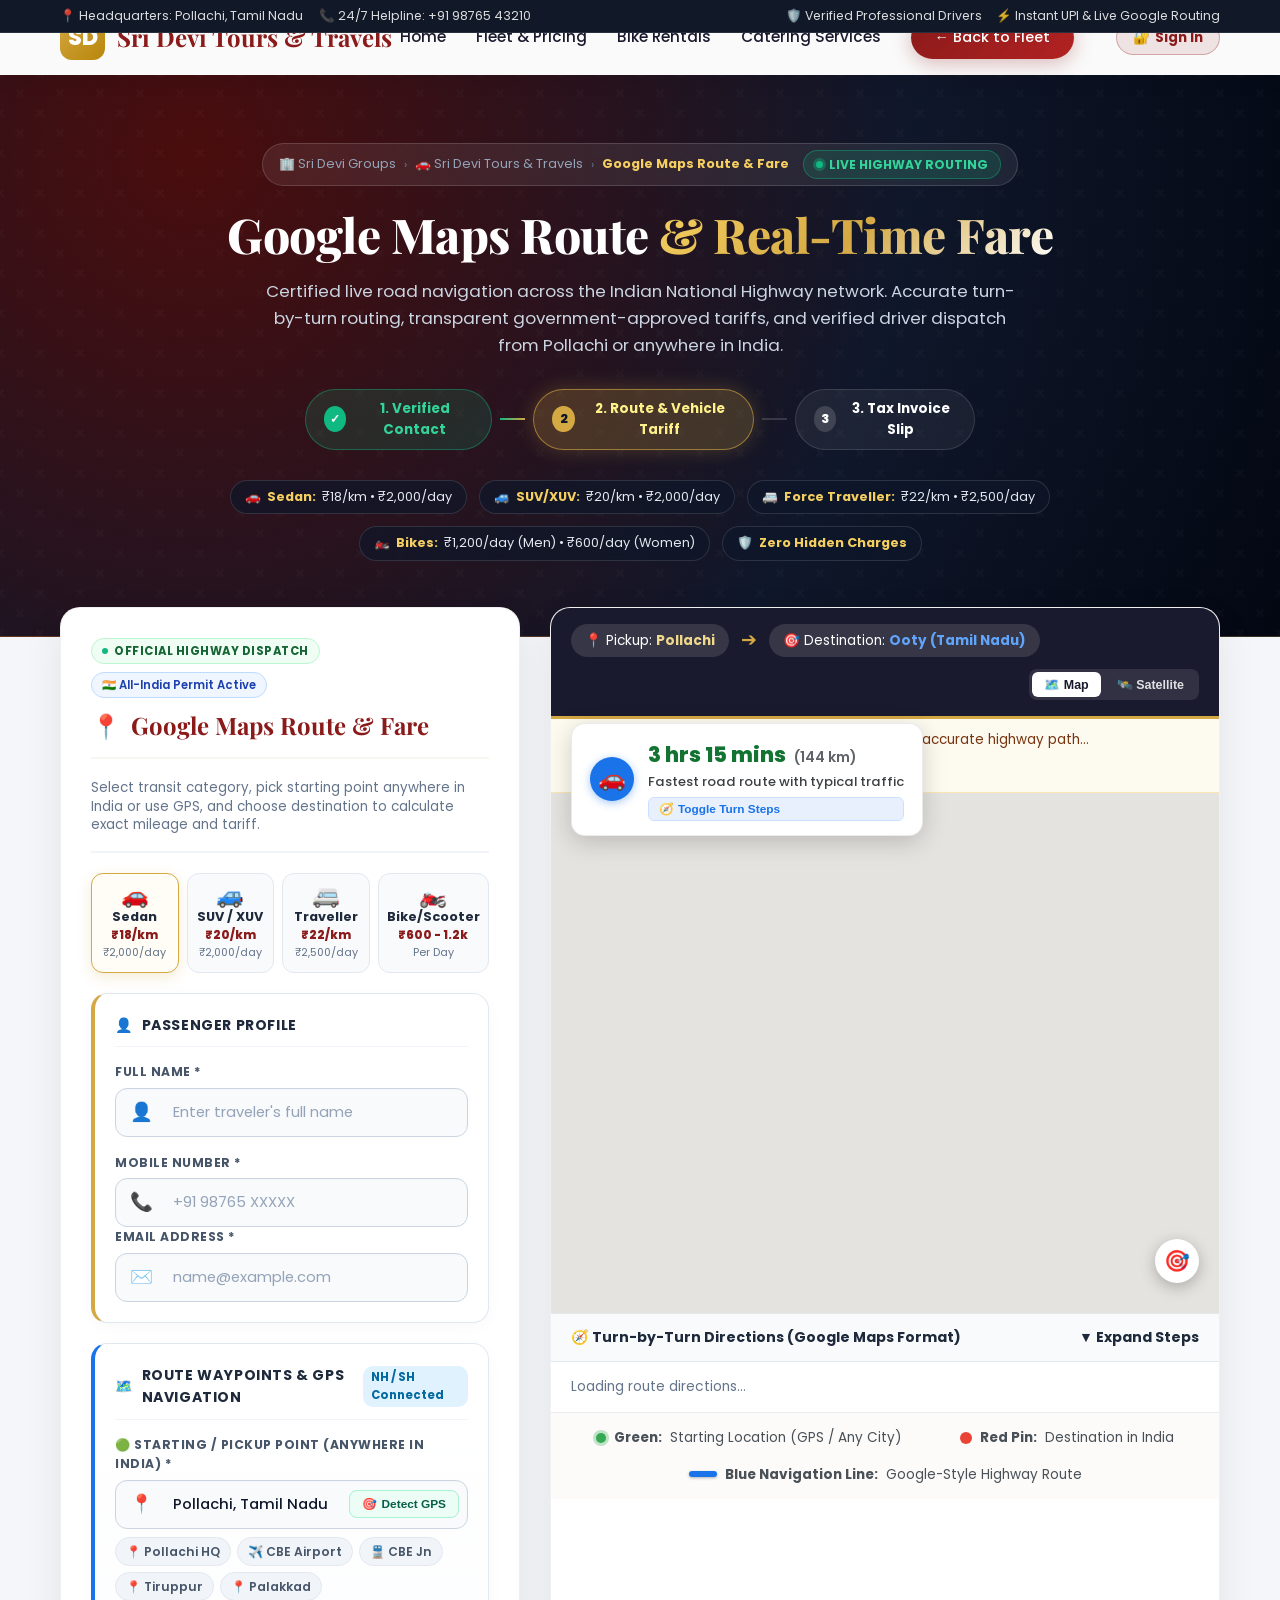
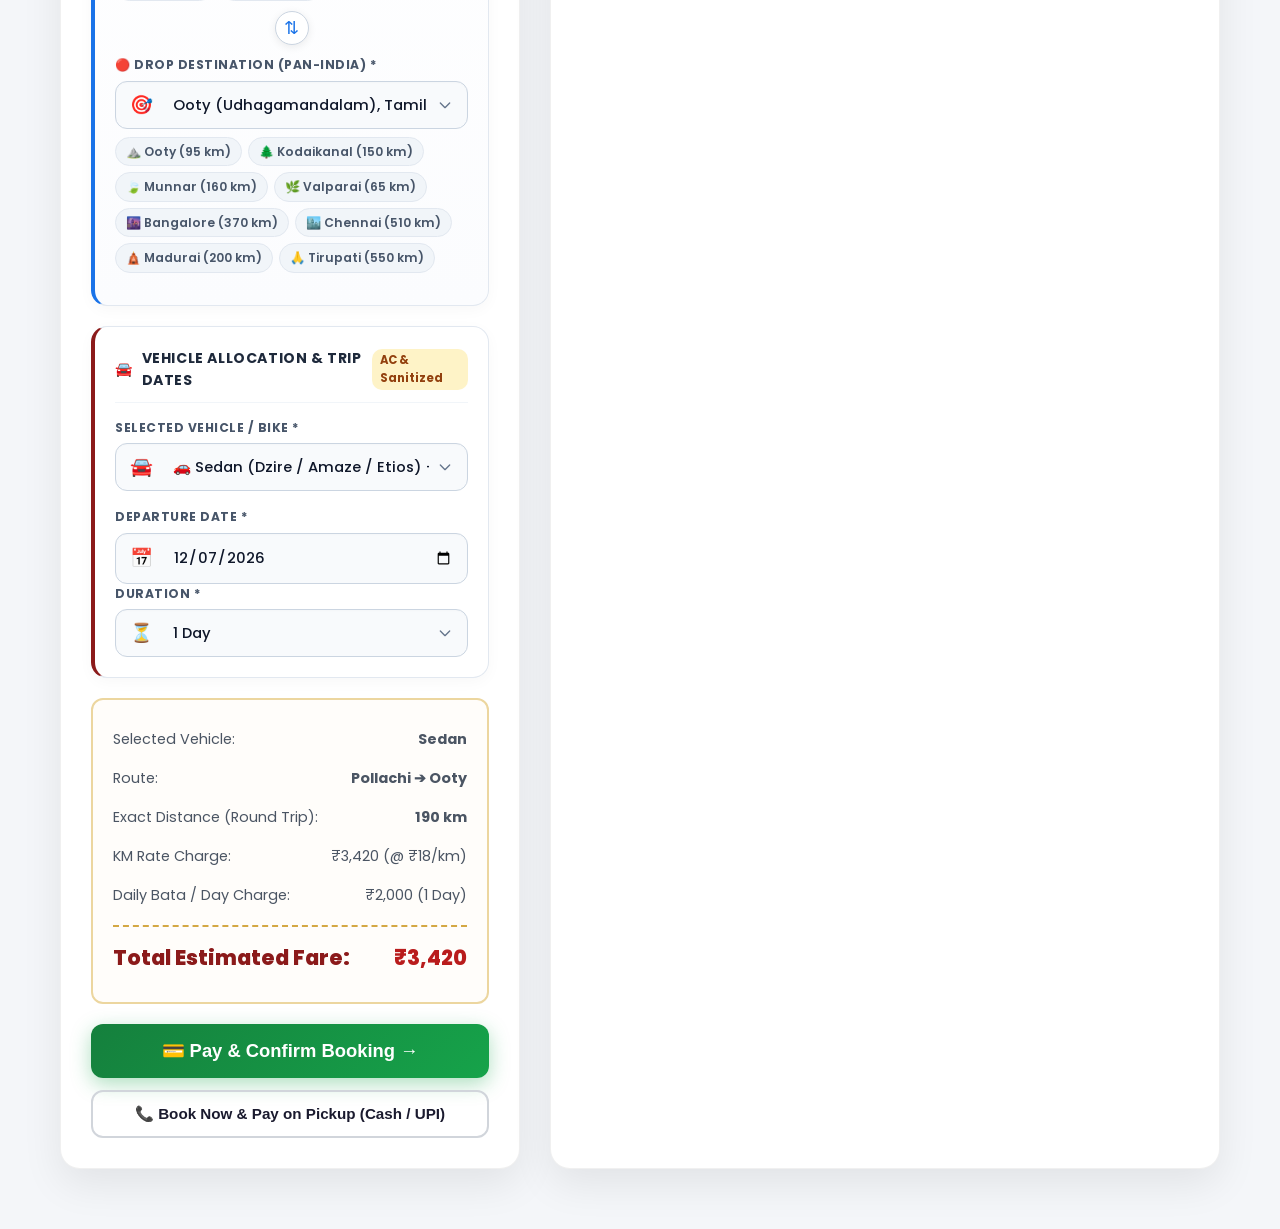
==== commit c26b7b69: "Elevate booking input boxes to executive professional style and expand Pan-Indian catering menu for " ====
--- a/book.html
+++ b/book.html
@@ -574,153 +574,207 @@
                 </div>
 
                 <form id="car-booking-full-form" onsubmit="handleProceedToPay(event)">
-                    <!-- Passenger Info with Verified Badge -->
-                    <div style="display: flex; justify-content: space-between; align-items: center; margin-bottom: 8px;">
-                        <span style="font-weight: 600; color: #1e293b; font-size: 0.95rem;">👤 Passenger Details</span>
-                        <span id="passenger-verified-badge" class="badge-verified-user" style="display: none;">
-                            ✅ Verified via OTP
-                        </span>
-                    </div>
-
-                    <div class="form-group">
-                        <label for="book-user-name">Your Full Name *</label>
-                        <input type="text" id="book-user-name" placeholder="E.g. Ramesh Kumar" required>
-                    </div>
-
-                    <div class="form-row">
-                        <div class="form-group">
-                            <label for="book-user-phone">Phone Number *</label>
-                            <input type="tel" id="book-user-phone" placeholder="+91 98765 XXXXX" required oninput="onPassengerContactChanged()">
-                        </div>
-                        <div class="form-group">
-                            <label for="book-user-email">Email Address *</label>
-                            <input type="email" id="book-user-email" placeholder="ramesh@gmail.com" required oninput="onPassengerContactChanged()">
-                        </div>
-                    </div>
-
-                    <!-- Pickup Location with Current Location Button -->
-                    <div class="form-group input-group-location">
-                        <label for="pickup-location">Starting / Pickup Location (Anywhere in India) *</label>
-                        <input type="text" id="pickup-location" value="Pollachi, Tamil Nadu" placeholder="Type city, airport, hotel, or street address in India" required oninput="triggerRouteUpdate()">
-                        <button type="button" class="loc-btn-current" onclick="fetchCurrentLocation()" title="Detect current GPS coordinates">
-                            🎯 <span>Use GPS Current Location</span>
-                        </button>
-                    </div>
-
-                    <!-- Pickup Location Quick-Pick Chips -->
-                    <div class="quick-chips-row">
-                        <span class="quick-dest-chip" onclick="setPickupLocation('Pollachi, Tamil Nadu')">📍 Pollachi HQ</span>
-                        <span class="quick-dest-chip" onclick="setPickupLocation('Coimbatore International Airport, Tamil Nadu')">✈️ Coimbatore Airport</span>
-                        <span class="quick-dest-chip" onclick="setPickupLocation('Coimbatore Junction Railway Station, Tamil Nadu')">🚆 Coimbatore Jn</span>
-                        <span class="quick-dest-chip" onclick="setPickupLocation('Tiruppur, Tamil Nadu')">📍 Tiruppur</span>
-                        <span class="quick-dest-chip" onclick="setPickupLocation('Palakkad, Kerala')">📍 Palakkad</span>
-                    </div>
-
-                    <!-- Swap Location Button -->
-                    <div class="route-swap-container">
-                        <button type="button" class="btn-swap-locations" onclick="swapRouteLocations()" title="Swap Pickup & Destination">
-                            ⇅
-                        </button>
-                    </div>
-
-                    <!-- Destination Selection with Free-form Input -->
-                    <div class="form-group">
-                        <label for="booking-destination-select">Destination (Any City / Town in India) *</label>
-                        <select id="booking-destination-select" onchange="onDestinationChanged()" required>
-                            <option value="">-- Select Destination --</option>
-                            <optgroup label="🔥 Nearby & Hill Stations">
-                                <option value="coimbatore">Coimbatore, Tamil Nadu (40 km)</option>
-                                <option value="palakkad">Palakkad, Kerala (50 km)</option>
-                                <option value="ooty" selected>Ooty (Udhagamandalam), Tamil Nadu (95 km)</option>
-                                <option value="kodaikanal">Kodaikanal, Tamil Nadu (150 km)</option>
-                                <option value="munnar">Munnar, Kerala (160 km)</option>
-                                <option value="valparai">Valparai, Tamil Nadu (65 km)</option>
-                                <option value="erode">Erode, Tamil Nadu (120 km)</option>
-                                <option value="thrissur">Thrissur, Kerala (120 km)</option>
-                            </optgroup>
-                            <optgroup label="🏙️ Major South Indian Cities">
-                                <option value="kochi">Kochi / Cochin, Kerala (190 km)</option>
-                                <option value="madurai">Madurai, Tamil Nadu (200 km)</option>
-                                <option value="salem">Salem, Tamil Nadu (210 km)</option>
-                                <option value="trichy">Tiruchirappalli, Tamil Nadu (260 km)</option>
-                                <option value="mysore">Mysore, Karnataka (280 km)</option>
-                                <option value="trivandrum">Thiruvananthapuram, Kerala (300 km)</option>
-                                <option value="thanjavur">Thanjavur, Tamil Nadu (300 km)</option>
-                                <option value="tirunelveli">Tirunelveli, Tamil Nadu (310 km)</option>
-                                <option value="bangalore">Bangalore / Bengaluru, Karnataka (370 km)</option>
-                                <option value="kanyakumari">Kanyakumari, Tamil Nadu (370 km)</option>
-                                <option value="rameshwaram">Rameshwaram, Tamil Nadu (380 km)</option>
-                                <option value="pondicherry">Puducherry / Pondicherry (400 km)</option>
-                                <option value="chennai">Chennai, Tamil Nadu (510 km)</option>
-                            </optgroup>
-                            <optgroup label="✈️ Pan-India Long Distance">
-                                <option value="tirupati">Tirupati, Andhra Pradesh (550 km)</option>
-                                <option value="hyderabad">Hyderabad, Telangana (750 km)</option>
-                                <option value="goa">Panaji / Goa (850 km)</option>
-                                <option value="vizag">Visakhapatnam, Andhra Pradesh (1100 km)</option>
-                                <option value="mumbai">Mumbai, Maharashtra (1100 km)</option>
-                                <option value="pune">Pune, Maharashtra (980 km)</option>
-                                <option value="kolkata">Kolkata, West Bengal (1950 km)</option>
-                                <option value="jaipur">Jaipur, Rajasthan (2000 km)</option>
-                                <option value="delhi">New Delhi / NCR (2200 km)</option>
-                            </optgroup>
-                            <optgroup label="✍️ Custom Destination Anywhere in India">
-                                <option value="custom">🔍 Search / Type Any Custom City in India...</option>
-                            </optgroup>
-                        </select>
-                    </div>
-
-                    <!-- Destination Quick-Pick Chips -->
-                    <div class="quick-chips-row">
-                        <span class="quick-dest-chip" onclick="setDestinationDirect('ooty')">⛰️ Ooty (95 km)</span>
-                        <span class="quick-dest-chip" onclick="setDestinationDirect('kodaikanal')">🌲 Kodaikanal (150 km)</span>
-                        <span class="quick-dest-chip" onclick="setDestinationDirect('munnar')">🍃 Munnar (160 km)</span>
-                        <span class="quick-dest-chip" onclick="setDestinationDirect('valparai')">🌿 Valparai (65 km)</span>
-                        <span class="quick-dest-chip" onclick="setDestinationDirect('bangalore')">🌆 Bangalore (370 km)</span>
-                        <span class="quick-dest-chip" onclick="setDestinationDirect('chennai')">🏙️ Chennai (510 km)</span>
-                        <span class="quick-dest-chip" onclick="setDestinationDirect('madurai')">🛕 Madurai (200 km)</span>
-                        <span class="quick-dest-chip" onclick="setDestinationDirect('tirupati')">🙏 Tirupati (550 km)</span>
-                    </div>
-
-                    <!-- Custom Address / City Search Input -->
-                    <div class="form-group" id="custom-dest-input-wrap" style="display: none;">
-                        <label for="custom-destination-name">Enter Destination City / Address in India</label>
-                        <div style="display: flex; gap: 8px;">
-                            <input type="text" id="custom-destination-name" placeholder="E.g. Wayanad, Kerala or Shimla, HP" onkeydown="if(event.key==='Enter'){event.preventDefault();searchCustomDestination();}">
-                            <button type="button" class="btn btn-primary" style="padding: 10px 18px; font-size: 0.85rem;" onclick="searchCustomDestination()">Find Route</button>
-                        </div>
-                    </div>
-
-                    <!-- Vehicle Selection -->
-                    <div class="form-group">
-                        <label for="booking-vehicle-select">Select Vehicle Type *</label>
-                        <select id="booking-vehicle-select" onchange="calculateBookingFare()" required>
-                            <option value="sedan">🚗 Sedan (Dzire / Amaze / Etios) — ₹18/km | ₹2,000/day</option>
-                            <option value="suv">🚙 SUV / XUV (Innova Crysta / XUV700 / Scorpio) — ₹20/km | ₹2,000/day</option>
-                            <option value="traveller">🚐 Force Traveller (12-20 Seater) — ₹22/km | ₹2,500/day</option>
-                            <option value="bike-classic">🏍️ Royal Enfield Classic 350 (Men) — ₹1,200/day</option>
-                            <option value="scooter-jupiter">🛵 TVS Jupiter Scooter (Women) — ₹600/day</option>
-                        </select>
-                    </div>
-
-                    <!-- Dates & Days -->
-                    <div class="form-row">
-                        <div class="form-group">
-                            <label for="booking-start-date">Travel Date *</label>
-                            <input type="date" id="booking-start-date" required>
-                        </div>
-                        <div class="form-group">
-                            <label for="booking-duration-days">Duration (Days) *</label>
-                            <select id="booking-duration-days" onchange="calculateBookingFare()">
-                                <option value="1">1 Day</option>
-                                <option value="2">2 Days</option>
-                                <option value="3">3 Days</option>
-                                <option value="4">4 Days</option>
-                                <option value="5">5 Days</option>
-                                <option value="7">7 Days (Week)</option>
-                                <option value="10">10 Days</option>
-                                <option value="15">15 Days</option>
-                            </select>
+                    <!-- SECTION 1: Executive Passenger Profile Card -->
+                    <div class="pro-form-card-group passenger-group">
+                        <div class="pro-group-title-row">
+                            <span class="pro-group-title">
+                                <span>👤</span> Passenger Profile
+                            </span>
+                            <span id="passenger-verified-badge" class="badge-verified-user" style="display: none;">
+                                ✅ Verified via OTP
+                            </span>
+                        </div>
+
+                        <div class="pro-field-box">
+                            <label class="pro-field-label" for="book-user-name">Full Name *</label>
+                            <div class="pro-input-wrapper gold-focus">
+                                <span class="pro-input-icon">👤</span>
+                                <input type="text" id="book-user-name" class="pro-text-input" placeholder="Enter traveler's full name" required>
+                            </div>
+                        </div>
+
+                        <div class="form-row" style="gap: 12px; margin-top: 14px;">
+                            <div class="pro-field-box" style="flex: 1; margin-bottom: 0;">
+                                <label class="pro-field-label" for="book-user-phone">Mobile Number *</label>
+                                <div class="pro-input-wrapper gold-focus">
+                                    <span class="pro-input-icon">📞</span>
+                                    <input type="tel" id="book-user-phone" class="pro-text-input" placeholder="+91 98765 XXXXX" required oninput="onPassengerContactChanged()">
+                                </div>
+                            </div>
+                            <div class="pro-field-box" style="flex: 1; margin-bottom: 0;">
+                                <label class="pro-field-label" for="book-user-email">Email Address *</label>
+                                <div class="pro-input-wrapper gold-focus">
+                                    <span class="pro-input-icon">✉️</span>
+                                    <input type="email" id="book-user-email" class="pro-text-input" placeholder="name@example.com" required oninput="onPassengerContactChanged()">
+                                </div>
+                            </div>
+                        </div>
+                    </div>
+
+                    <!-- SECTION 2: Google Maps Road Waypoints & GPS Card -->
+                    <div class="pro-form-card-group route-group">
+                        <div class="pro-group-title-row">
+                            <span class="pro-group-title">
+                                <span>🗺️</span> Route Waypoints & GPS Navigation
+                            </span>
+                            <span style="font-size: 0.72rem; background: #e0f2fe; color: #0369a1; padding: 2px 8px; border-radius: 10px; font-weight: 700;">
+                                NH / SH Connected
+                            </span>
+                        </div>
+
+                        <!-- Pickup Waypoint -->
+                        <div class="pro-field-box">
+                            <div class="pro-field-label">
+                                <span>🟢 Starting / Pickup Point (Anywhere in India) *</span>
+                            </div>
+                            <div class="pro-input-wrapper">
+                                <span class="pro-input-icon">📍</span>
+                                <input type="text" id="pickup-location" class="pro-text-input" value="Pollachi, Tamil Nadu" placeholder="Type city, airport, hotel, or address in India" required oninput="triggerRouteUpdate()">
+                                <button type="button" class="btn-locate-in-box" onclick="fetchCurrentLocation()" title="Detect current GPS coordinates">
+                                    🎯 <span>Detect GPS</span>
+                                </button>
+                            </div>
+                            <!-- Pickup Location Quick-Pick Chips -->
+                            <div class="quick-chips-row" style="margin-top: 8px;">
+                                <span class="quick-dest-chip" onclick="setPickupLocation('Pollachi, Tamil Nadu')">📍 Pollachi HQ</span>
+                                <span class="quick-dest-chip" onclick="setPickupLocation('Coimbatore International Airport, Tamil Nadu')">✈️ CBE Airport</span>
+                                <span class="quick-dest-chip" onclick="setPickupLocation('Coimbatore Junction Railway Station, Tamil Nadu')">🚆 CBE Jn</span>
+                                <span class="quick-dest-chip" onclick="setPickupLocation('Tiruppur, Tamil Nadu')">📍 Tiruppur</span>
+                                <span class="quick-dest-chip" onclick="setPickupLocation('Palakkad, Kerala')">📍 Palakkad</span>
+                            </div>
+                        </div>
+
+                        <!-- Route Swap Button -->
+                        <div class="route-swap-pro-wrap">
+                            <button type="button" class="btn-swap-pro" onclick="swapRouteLocations()" title="Swap Pickup & Destination">
+                                ⇅
+                            </button>
+                        </div>
+
+                        <!-- Destination Waypoint -->
+                        <div class="pro-field-box">
+                            <div class="pro-field-label">
+                                <span>🔴 Drop Destination (Pan-India) *</span>
+                            </div>
+                            <div class="pro-input-wrapper">
+                                <span class="pro-input-icon">🎯</span>
+                                <select id="booking-destination-select" class="pro-text-input" onchange="onDestinationChanged()" required>
+                                    <option value="">-- Select Destination --</option>
+                                    <optgroup label="🔥 Nearby & Hill Stations">
+                                        <option value="coimbatore">Coimbatore, Tamil Nadu (40 km)</option>
+                                        <option value="palakkad">Palakkad, Kerala (50 km)</option>
+                                        <option value="ooty" selected>Ooty (Udhagamandalam), Tamil Nadu (95 km)</option>
+                                        <option value="kodaikanal">Kodaikanal, Tamil Nadu (150 km)</option>
+                                        <option value="munnar">Munnar, Kerala (160 km)</option>
+                                        <option value="valparai">Valparai, Tamil Nadu (65 km)</option>
+                                        <option value="erode">Erode, Tamil Nadu (120 km)</option>
+                                        <option value="thrissur">Thrissur, Kerala (120 km)</option>
+                                    </optgroup>
+                                    <optgroup label="🏙️ Major South Indian Cities">
+                                        <option value="kochi">Kochi / Cochin, Kerala (190 km)</option>
+                                        <option value="madurai">Madurai, Tamil Nadu (200 km)</option>
+                                        <option value="salem">Salem, Tamil Nadu (210 km)</option>
+                                        <option value="trichy">Tiruchirappalli, Tamil Nadu (260 km)</option>
+                                        <option value="mysore">Mysore, Karnataka (280 km)</option>
+                                        <option value="trivandrum">Thiruvananthapuram, Kerala (300 km)</option>
+                                        <option value="thanjavur">Thanjavur, Tamil Nadu (300 km)</option>
+                                        <option value="tirunelveli">Tirunelveli, Tamil Nadu (310 km)</option>
+                                        <option value="bangalore">Bangalore / Bengaluru, Karnataka (370 km)</option>
+                                        <option value="kanyakumari">Kanyakumari, Tamil Nadu (370 km)</option>
+                                        <option value="rameshwaram">Rameshwaram, Tamil Nadu (380 km)</option>
+                                        <option value="pondicherry">Puducherry / Pondicherry (400 km)</option>
+                                        <option value="chennai">Chennai, Tamil Nadu (510 km)</option>
+                                    </optgroup>
+                                    <optgroup label="✈️ Pan-India Long Distance">
+                                        <option value="tirupati">Tirupati, Andhra Pradesh (550 km)</option>
+                                        <option value="hyderabad">Hyderabad, Telangana (750 km)</option>
+                                        <option value="goa">Panaji / Goa (850 km)</option>
+                                        <option value="vizag">Visakhapatnam, Andhra Pradesh (1100 km)</option>
+                                        <option value="mumbai">Mumbai, Maharashtra (1100 km)</option>
+                                        <option value="pune">Pune, Maharashtra (980 km)</option>
+                                        <option value="kolkata">Kolkata, West Bengal (1950 km)</option>
+                                        <option value="jaipur">Jaipur, Rajasthan (2000 km)</option>
+                                        <option value="delhi">New Delhi / NCR (2200 km)</option>
+                                    </optgroup>
+                                    <optgroup label="✍️ Custom Destination Anywhere in India">
+                                        <option value="custom">🔍 Search / Type Any Custom City in India...</option>
+                                    </optgroup>
+                                </select>
+                            </div>
+                            <!-- Destination Quick-Pick Chips -->
+                            <div class="quick-chips-row" style="margin-top: 8px;">
+                                <span class="quick-dest-chip" onclick="setDestinationDirect('ooty')">⛰️ Ooty (95 km)</span>
+                                <span class="quick-dest-chip" onclick="setDestinationDirect('kodaikanal')">🌲 Kodaikanal (150 km)</span>
+                                <span class="quick-dest-chip" onclick="setDestinationDirect('munnar')">🍃 Munnar (160 km)</span>
+                                <span class="quick-dest-chip" onclick="setDestinationDirect('valparai')">🌿 Valparai (65 km)</span>
+                                <span class="quick-dest-chip" onclick="setDestinationDirect('bangalore')">🌆 Bangalore (370 km)</span>
+                                <span class="quick-dest-chip" onclick="setDestinationDirect('chennai')">🏙️ Chennai (510 km)</span>
+                                <span class="quick-dest-chip" onclick="setDestinationDirect('madurai')">🛕 Madurai (200 km)</span>
+                                <span class="quick-dest-chip" onclick="setDestinationDirect('tirupati')">🙏 Tirupati (550 km)</span>
+                            </div>
+
+                            <!-- Custom Address / City Search Input -->
+                            <div class="form-group" id="custom-dest-input-wrap" style="display: none; margin-top: 10px;">
+                                <label for="custom-destination-name" style="font-size: 0.8rem; font-weight: 600;">Enter Custom City / Address in India</label>
+                                <div style="display: flex; gap: 8px;">
+                                    <input type="text" id="custom-destination-name" class="pro-text-input" style="border: 1.5px solid #cbd5e1; border-radius: 10px; background: #fff;" placeholder="E.g. Wayanad, Kerala or Shimla, HP" onkeydown="if(event.key==='Enter'){event.preventDefault();searchCustomDestination();}">
+                                    <button type="button" class="btn btn-primary" style="padding: 10px 18px; font-size: 0.85rem;" onclick="searchCustomDestination()">Find Route</button>
+                                </div>
+                            </div>
+                        </div>
+                    </div>
+
+                    <!-- SECTION 3: Vehicle Allocation & Schedule Card -->
+                    <div class="pro-form-card-group schedule-group">
+                        <div class="pro-group-title-row">
+                            <span class="pro-group-title">
+                                <span>🚘</span> Vehicle Allocation & Trip Dates
+                            </span>
+                            <span style="font-size: 0.72rem; background: #fef3c7; color: #92400e; padding: 2px 8px; border-radius: 10px; font-weight: 700;">
+                                AC & Sanitized
+                            </span>
+                        </div>
+
+                        <!-- Vehicle Selection -->
+                        <div class="pro-field-box">
+                            <label class="pro-field-label" for="booking-vehicle-select">Selected Vehicle / Bike *</label>
+                            <div class="pro-input-wrapper gold-focus">
+                                <span class="pro-input-icon">🚘</span>
+                                <select id="booking-vehicle-select" class="pro-text-input" onchange="calculateBookingFare()" required>
+                                    <option value="sedan">🚗 Sedan (Dzire / Amaze / Etios) — ₹18/km | ₹2,000/day</option>
+                                    <option value="suv">🚙 SUV / XUV (Innova Crysta / XUV700 / Scorpio) — ₹20/km | ₹2,000/day</option>
+                                    <option value="traveller">🚐 Force Traveller (12-20 Seater) — ₹22/km | ₹2,500/day</option>
+                                    <option value="bike-classic">🏍️ Royal Enfield Classic 350 (Men) — ₹1,200/day</option>
+                                    <option value="scooter-jupiter">🛵 TVS Jupiter Scooter (Women) — ₹600/day</option>
+                                </select>
+                            </div>
+                        </div>
+
+                        <!-- Dates & Days -->
+                        <div class="form-row" style="gap: 12px; margin-top: 14px;">
+                            <div class="pro-field-box" style="flex: 1; margin-bottom: 0;">
+                                <label class="pro-field-label" for="booking-start-date">Departure Date *</label>
+                                <div class="pro-input-wrapper gold-focus">
+                                    <span class="pro-input-icon">📅</span>
+                                    <input type="date" id="booking-start-date" class="pro-text-input" required>
+                                </div>
+                            </div>
+                            <div class="pro-field-box" style="flex: 1; margin-bottom: 0;">
+                                <label class="pro-field-label" for="booking-duration-days">Duration *</label>
+                                <div class="pro-input-wrapper gold-focus">
+                                    <span class="pro-input-icon">⏳</span>
+                                    <select id="booking-duration-days" class="pro-text-input" onchange="calculateBookingFare()">
+                                        <option value="1">1 Day</option>
+                                        <option value="2">2 Days</option>
+                                        <option value="3">3 Days</option>
+                                        <option value="4">4 Days</option>
+                                        <option value="5">5 Days</option>
+                                        <option value="7">7 Days (Week)</option>
+                                        <option value="10">10 Days</option>
+                                        <option value="15">15 Days</option>
+                                    </select>
+                                </div>
+                            </div>
                         </div>
                     </div>
 
--- a/css/styles.css
+++ b/css/styles.css
@@ -3346,3 +3346,349 @@
         display: none;
     }
 }
+
+
+/* ==========================================================
+   EXECUTIVE PROFESSIONAL FORM INPUT BOXES (BOOKING ENGINE)
+   ========================================================== */
+
+.pro-form-card-group {
+    background: #ffffff;
+    border: 1px solid #e2e8f0;
+    border-radius: 16px;
+    padding: 20px;
+    margin-bottom: 20px;
+    box-shadow: 0 4px 15px rgba(0, 0, 0, 0.03);
+    position: relative;
+    transition: all 0.25s ease;
+}
+
+.pro-form-card-group:hover {
+    border-color: #cbd5e1;
+    box-shadow: 0 8px 25px rgba(0, 0, 0, 0.06);
+}
+
+.pro-form-card-group.route-group {
+    background: linear-gradient(180deg, #ffffff 0%, #fbfcfe 100%);
+    border-left: 4px solid #1a73e8;
+}
+
+.pro-form-card-group.passenger-group {
+    border-left: 4px solid #d4a843;
+}
+
+.pro-form-card-group.schedule-group {
+    border-left: 4px solid #8b1a1a;
+}
+
+.pro-group-title-row {
+    display: flex;
+    justify-content: space-between;
+    align-items: center;
+    margin-bottom: 15px;
+    padding-bottom: 10px;
+    border-bottom: 1px solid #f1f5f9;
+}
+
+.pro-group-title {
+    font-size: 0.88rem;
+    font-weight: 700;
+    text-transform: uppercase;
+    letter-spacing: 0.6px;
+    color: #1e293b;
+    display: flex;
+    align-items: center;
+    gap: 8px;
+}
+
+.pro-field-box {
+    margin-bottom: 16px;
+    position: relative;
+}
+
+.pro-field-box:last-child {
+    margin-bottom: 0;
+}
+
+.pro-field-label {
+    display: flex;
+    justify-content: space-between;
+    align-items: center;
+    font-size: 0.76rem;
+    font-weight: 700;
+    text-transform: uppercase;
+    color: #475569;
+    letter-spacing: 0.5px;
+    margin-bottom: 6px;
+}
+
+.pro-input-wrapper {
+    position: relative;
+    display: flex;
+    align-items: center;
+    background: #f8fafc;
+    border: 1.5px solid #cbd5e1;
+    border-radius: 12px;
+    transition: all 0.25s cubic-bezier(0.16, 1, 0.3, 1);
+    box-shadow: inset 0 1px 2px rgba(0, 0, 0, 0.02);
+}
+
+.pro-input-wrapper:focus-within {
+    background: #ffffff;
+    border-color: #1a73e8;
+    box-shadow: 0 0 0 4px rgba(26, 115, 232, 0.15), 0 2px 6px rgba(0, 0, 0, 0.04);
+}
+
+.pro-input-wrapper.gold-focus:focus-within {
+    border-color: #d4a843;
+    box-shadow: 0 0 0 4px rgba(212, 168, 67, 0.18);
+}
+
+.pro-input-icon {
+    display: flex;
+    align-items: center;
+    justify-content: center;
+    padding-left: 14px;
+    padding-right: 6px;
+    font-size: 1.15rem;
+    color: #64748b;
+    line-height: 1;
+    flex-shrink: 0;
+}
+
+.pro-text-input {
+    width: 100%;
+    padding: 13px 14px;
+    border: none;
+    background: transparent;
+    font-family: 'Poppins', sans-serif;
+    font-size: 0.92rem;
+    font-weight: 500;
+    color: #0f172a;
+    outline: none;
+}
+
+.pro-text-input::placeholder {
+    color: #94a3b8;
+    font-weight: 400;
+}
+
+select.pro-text-input {
+    cursor: pointer;
+    background-image: url("data:image/svg+xml,%3Csvg xmlns='http://www.w3.org/2000/svg' fill='none' viewBox='0 0 24 24' stroke='%2364748b'%3E%3Cpath stroke-linecap='round' stroke-linejoin='round' stroke-width='2' d='M19 9l-7 7-7-7'%3E%3C/path%3E%3C/svg%3E");
+    background-repeat: no-repeat;
+    background-position: right 14px center;
+    background-size: 16px;
+    padding-right: 38px;
+    -webkit-appearance: none;
+    appearance: none;
+}
+
+/* Modern GPS Locate Button inside Input Box */
+.btn-locate-in-box {
+    margin-right: 8px;
+    background: #ecfdf5;
+    border: 1px solid #a7f3d0;
+    color: #065f46;
+    padding: 6px 12px;
+    border-radius: 8px;
+    font-size: 0.74rem;
+    font-weight: 700;
+    cursor: pointer;
+    transition: all 0.2s ease;
+    display: flex;
+    align-items: center;
+    gap: 5px;
+    white-space: nowrap;
+    flex-shrink: 0;
+}
+
+.btn-locate-in-box:hover {
+    background: #d1fae5;
+    transform: scale(1.02);
+}
+
+/* Vertical Google Maps Waypoint Connector */
+.google-route-timeline {
+    position: relative;
+    padding-left: 20px;
+}
+
+.google-route-timeline::before {
+    content: '';
+    position: absolute;
+    left: 7px;
+    top: 42px;
+    bottom: 42px;
+    width: 2px;
+    background: repeating-linear-gradient(to bottom, #1a73e8 0, #1a73e8 5px, transparent 5px, transparent 10px);
+}
+
+.route-waypoint-dot {
+    position: absolute;
+    left: -20px;
+    top: 40px;
+    width: 16px;
+    height: 16px;
+    border-radius: 50%;
+    background: #ffffff;
+    display: flex;
+    align-items: center;
+    justify-content: center;
+    box-shadow: 0 2px 6px rgba(0, 0, 0, 0.2);
+}
+
+.route-waypoint-dot.start {
+    border: 3px solid #34a853;
+}
+
+.route-waypoint-dot.end {
+    border: 3px solid #ea4335;
+    top: auto;
+    bottom: 35px;
+}
+
+.route-swap-pro-wrap {
+    display: flex;
+    justify-content: center;
+    margin: -6px 0 10px;
+}
+
+.btn-swap-pro {
+    background: #ffffff;
+    border: 1.5px solid #cbd5e1;
+    color: #1a73e8;
+    width: 34px;
+    height: 34px;
+    border-radius: 50%;
+    display: flex;
+    align-items: center;
+    justify-content: center;
+    font-size: 1.1rem;
+    cursor: pointer;
+    transition: all 0.25s ease;
+    box-shadow: 0 2px 8px rgba(0, 0, 0, 0.08);
+}
+
+.btn-swap-pro:hover {
+    background: #eff6ff;
+    border-color: #1a73e8;
+    transform: rotate(180deg) scale(1.08);
+}
+
+/* ==========================================================
+   EXPANDED PAN-INDIAN CATERING MENUS & EVENT CUISINE STYLES
+   ========================================================== */
+
+.catering-event-types-grid {
+    display: grid;
+    grid-template-columns: repeat(auto-fit, minmax(280px, 1fr));
+    gap: 24px;
+    margin: 40px 0;
+}
+
+.event-type-card {
+    background: #ffffff;
+    border-radius: 18px;
+    padding: 26px;
+    border: 1px solid #e5e7eb;
+    box-shadow: 0 10px 30px rgba(0, 0, 0, 0.04);
+    transition: all 0.3s ease;
+    display: flex;
+    flex-direction: column;
+    justify-content: space-between;
+}
+
+.event-type-card:hover {
+    transform: translateY(-4px);
+    border-color: #d4a843;
+    box-shadow: 0 15px 40px rgba(212, 168, 67, 0.15);
+}
+
+.event-type-header {
+    display: flex;
+    align-items: center;
+    gap: 12px;
+    margin-bottom: 12px;
+}
+
+.event-type-icon {
+    font-size: 2.2rem;
+    width: 54px;
+    height: 54px;
+    border-radius: 14px;
+    background: #fdf6e2;
+    display: flex;
+    align-items: center;
+    justify-content: center;
+    flex-shrink: 0;
+}
+
+.event-type-header h3 {
+    font-family: 'Playfair Display', serif;
+    font-size: 1.3rem;
+    color: #111827;
+    margin: 0;
+}
+
+.event-dish-tags {
+    display: flex;
+    flex-wrap: wrap;
+    gap: 6px;
+    margin: 14px 0;
+}
+
+.dish-tag {
+    background: #f1f5f9;
+    color: #334155;
+    font-size: 0.74rem;
+    font-weight: 600;
+    padding: 3px 10px;
+    border-radius: 14px;
+    border: 1px solid #e2e8f0;
+}
+
+.dish-tag.veg {
+    background: #ecfdf5;
+    color: #065f46;
+    border-color: #a7f3d0;
+}
+
+.dish-tag.non-veg {
+    background: #fef2f2;
+    color: #991b1b;
+    border-color: #fecaca;
+}
+
+.dish-tag.live {
+    background: #fffbeb;
+    color: #92400e;
+    border-color: #fde68a;
+}
+
+.dish-tag.royal {
+    background: #faf5ff;
+    color: #6b21a8;
+    border-color: #e9d5ff;
+}
+
+.dish-diet-pill {
+    display: inline-flex;
+    align-items: center;
+    gap: 4px;
+    font-size: 0.7rem;
+    font-weight: 700;
+    padding: 2px 7px;
+    border-radius: 4px;
+    text-transform: uppercase;
+}
+
+.dish-diet-pill.veg {
+    border: 1px solid #10b981;
+    color: #047857;
+}
+
+.dish-diet-pill.non-veg {
+    border: 1px solid #ef4444;
+    color: #b91c1c;
+}
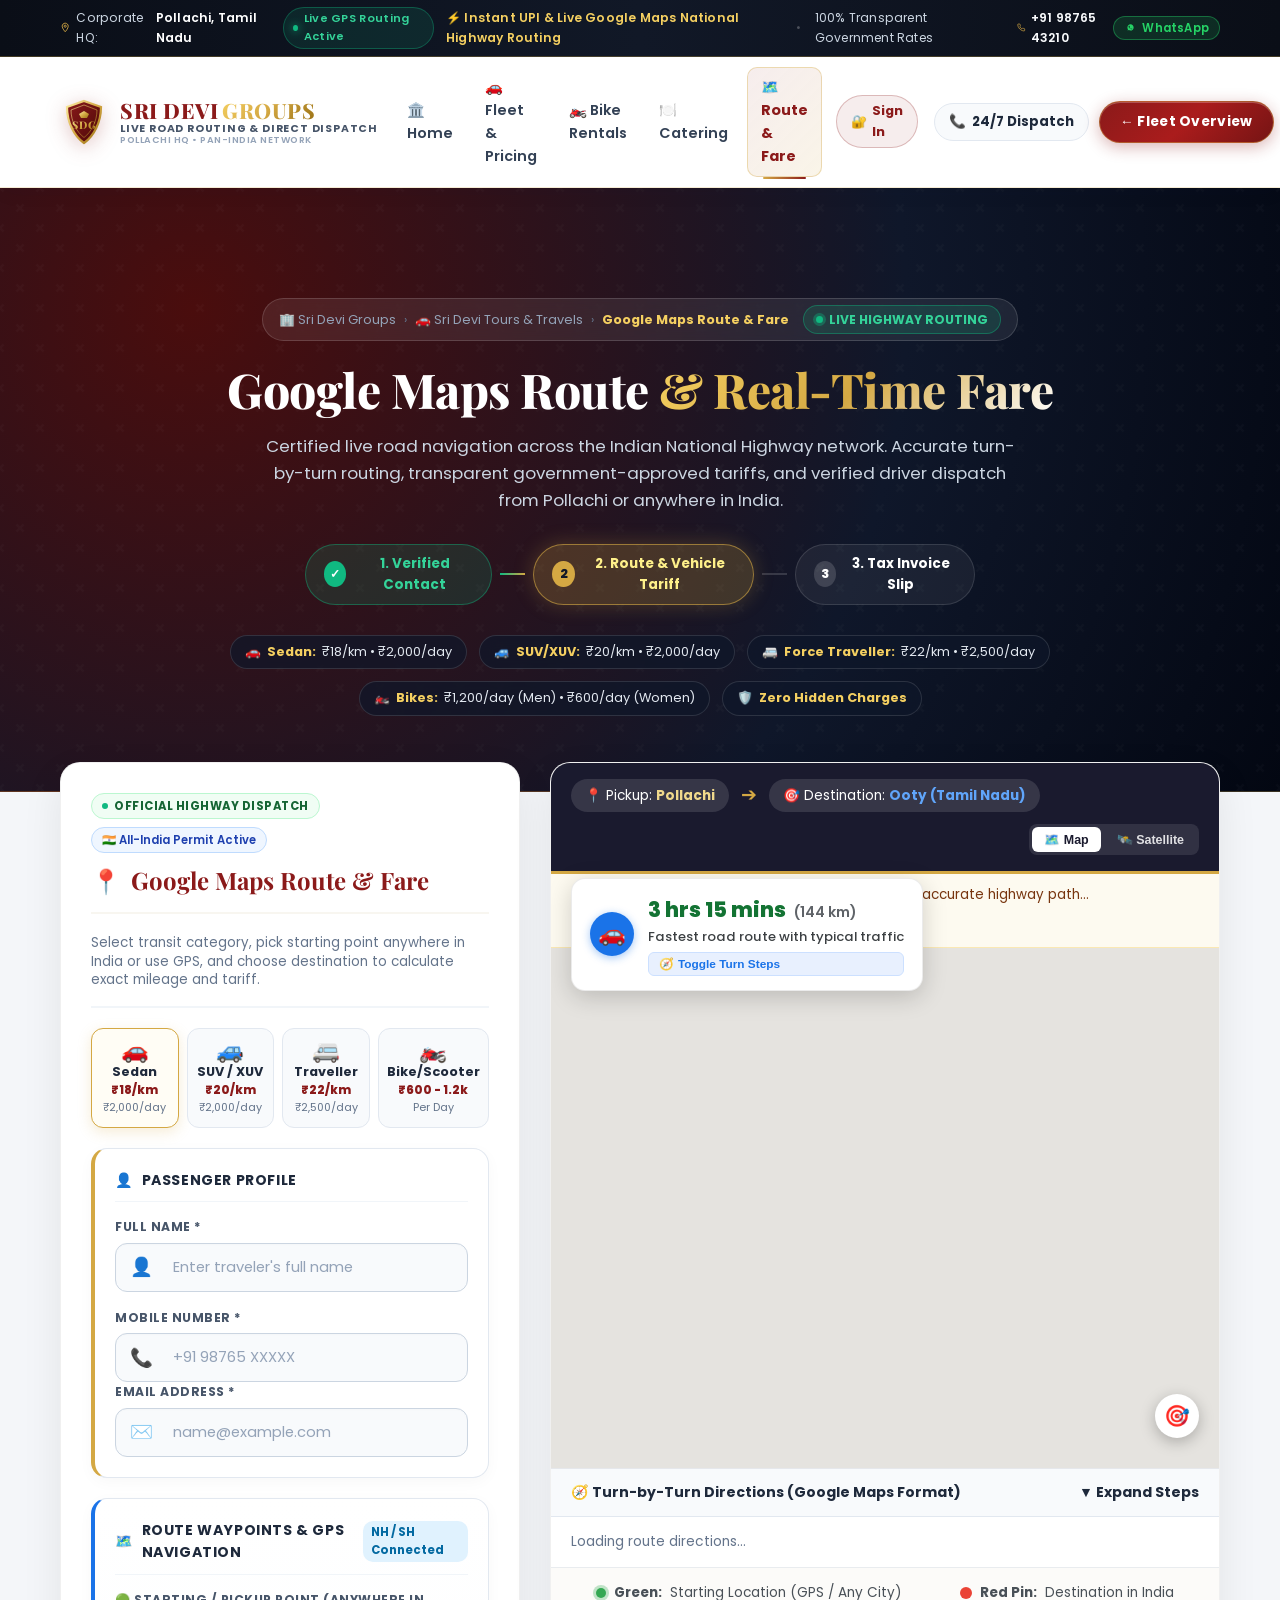
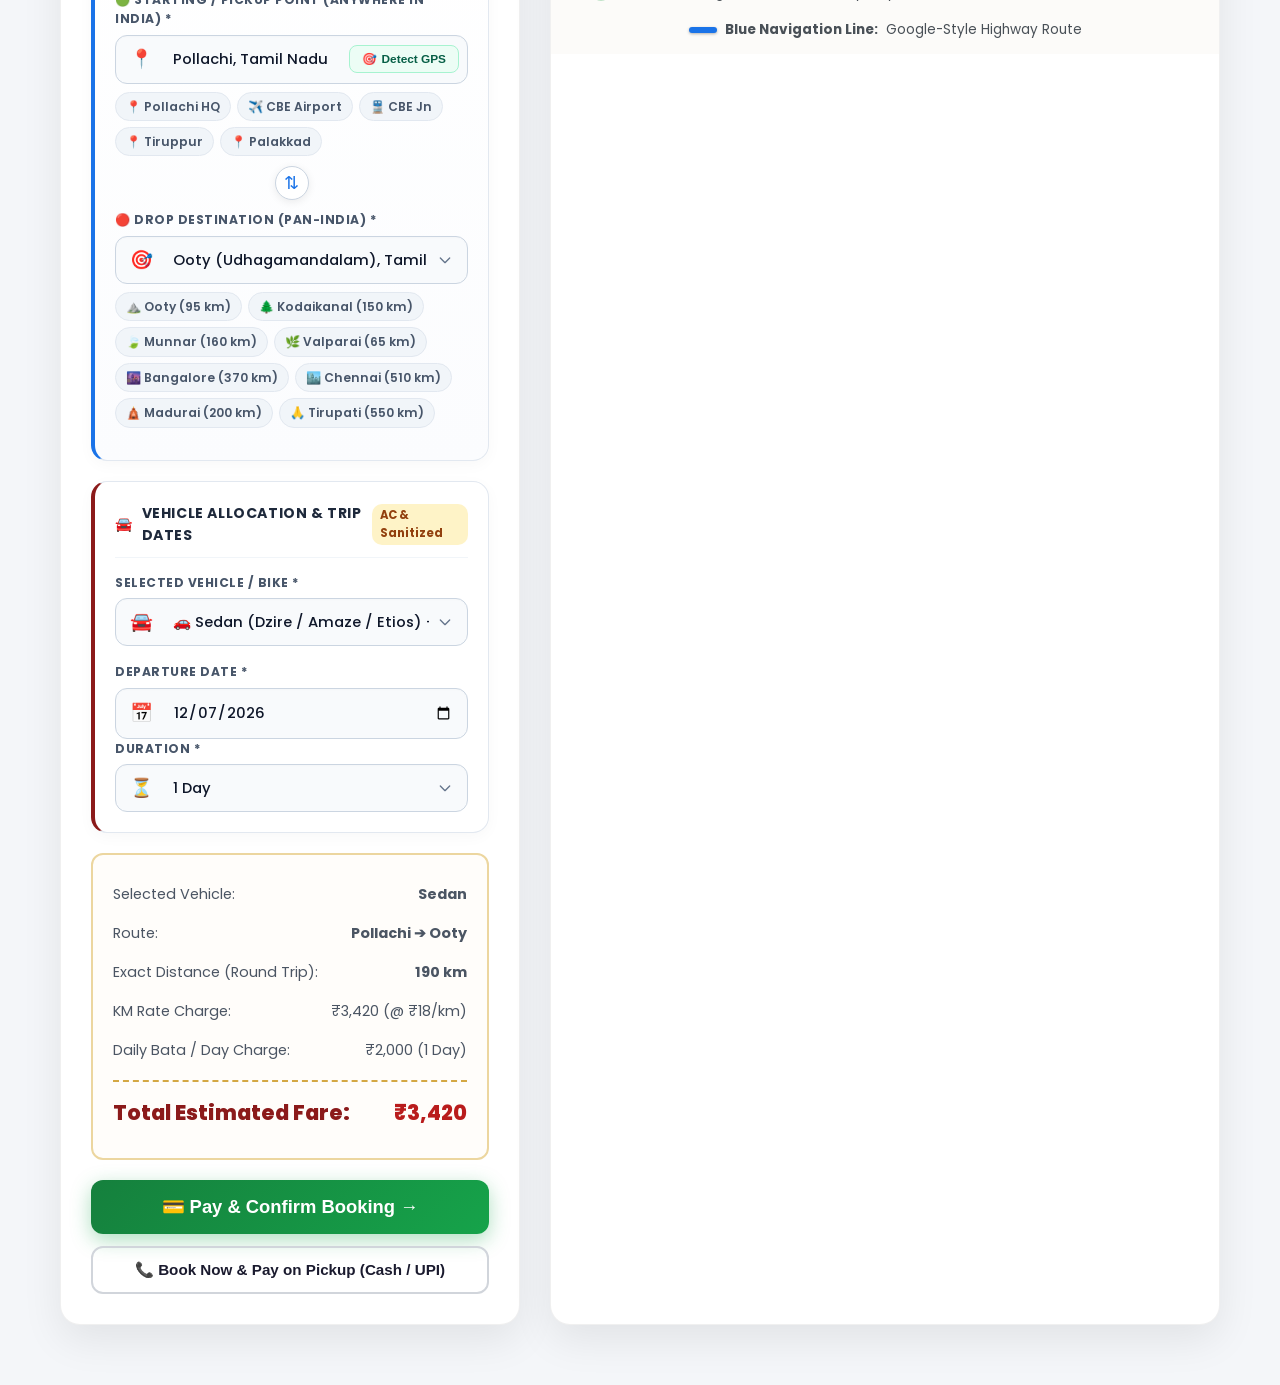
==== commit d40b515d: "Upgrade site header to executive design: royal monogram crest, top utility bar, and responsive navig" ====
--- a/book.html
+++ b/book.html
@@ -445,35 +445,101 @@
 </head>
 
 <body class="booking-page-body">
-    <!-- Top Bar -->
+    <!-- Executive Top Announcement & Utility Bar -->
     <div class="top-announcement-bar">
         <div class="container">
-            <div style="display: flex; align-items: center; gap: 16px;">
-                <span>📍 Headquarters: Pollachi, Tamil Nadu</span>
-                <span>📞 24/7 Helpline: +91 98765 43210</span>
-            </div>
-            <div style="display: flex; align-items: center; gap: 14px;">
-                <span>🛡️ Verified Professional Drivers</span>
-                <span>⚡ Instant UPI & Live Google Routing</span>
+            <div class="top-bar-left">
+                <span class="top-bar-item">
+                    <svg class="top-icon" viewBox="0 0 24 24" width="13" height="13" fill="none" stroke="currentColor" stroke-width="2"><path d="M12 2C8.13 2 5 5.13 5 9c0 5.25 7 13 7 13s7-7.75 7-13c0-3.87-3.13-7-7-7z"/><circle cx="12" cy="9" r="2.5"/></svg>
+                    Corporate HQ: <strong>Pollachi, Tamil Nadu</strong>
+                </span>
+                <span class="top-live-beacon">
+                    <span class="beacon-dot"></span> Live GPS Routing Active
+                </span>
+            </div>
+            <div class="top-bar-center">
+                <span class="top-trust-badge">⚡ Instant UPI & Live Google Maps National Highway Routing</span>
+                <span class="top-divider-dot">•</span>
+                <span class="top-bar-item">100% Transparent Government Rates</span>
+            </div>
+            <div class="top-bar-right">
+                <a href="tel:+919876543210" class="top-phone-link">
+                    <svg class="top-icon" viewBox="0 0 24 24" width="13" height="13" fill="none" stroke="currentColor" stroke-width="2"><path d="M22 16.92v3a2 2 0 0 1-2.18 2 19.79 19.79 0 0 1-8.63-3.07 19.5 19.5 0 0 1-6-6 19.79 19.79 0 0 1-3.07-8.67A2 2 0 0 1 4.11 2h3a2 2 0 0 1 2 1.72 12.84 12.84 0 0 0 .7 2.81 2 2 0 0 1-.45 2.11L8.09 9.91a16 16 0 0 0 6 6l1.27-1.27a2 2 0 0 1 2.11-.45 12.84 12.84 0 0 0 2.81.7A2 2 0 0 1 22 16.92z"/></svg>
+                    <span>+91 98765 43210</span>
+                </a>
+                <a href="https://wa.me/919876543210?text=Hello%20Sri%20Devi%20Groups%2C%20I%20am%20booking%20a%20ride%20and%20need%20assistance." target="_blank" class="top-whatsapp-pill">
+                    <svg viewBox="0 0 24 24" width="13" height="13" fill="currentColor"><path d="M12.031 6.172c-3.181 0-5.767 2.586-5.768 5.766-.001 1.298.38 2.27 1.019 3.287l-.582 2.128 2.182-.573c.978.58 1.911.928 3.145.929 3.178 0 5.767-2.587 5.768-5.766.001-3.187-2.575-5.77-5.764-5.771zm3.392 8.244c-.144.405-.837.774-1.17.824-.299.045-.677.063-1.092-.069-.252-.08-.575-.187-.988-.365-1.739-.751-2.874-2.502-2.961-2.617-.087-.116-.708-.94-.708-1.793s.448-1.273.607-1.446c.159-.173.346-.217.462-.217l.332.007c.106.005.249-.04.39.299.144.347.491 1.2.534 1.288.043.087.072.188.014.304-.058.116-.087.188-.173.289l-.26.304c-.087.086-.177.18-.076.353.101.173.45 1.444 1.341 2.238.571.509 1.053.667 1.203.742.15.075.239.064.327-.038.089-.102.378-.44.479-.591.101-.151.203-.127.34-.076.138.051.874.412 1.025.487.151.075.252.112.289.175.037.063.037.362-.107.767z"/></svg>
+                    WhatsApp
+                </a>
+                <span class="top-user-pill" id="topUserPill" style="display: none;">
+                    <span class="top-user-avatar">👤</span>
+                    <span id="topUserName">Verified Customer</span>
+                    <button class="top-logout-btn" onclick="handleLogout()" title="Sign Out">Logout</button>
+                </span>
             </div>
         </div>
     </div>
 
-    <!-- Navbar -->
-    <nav class="navbar scrolled" style="background: rgba(255,255,255,0.98); box-shadow: 0 4px 20px rgba(0,0,0,0.08);">
+    <!-- Executive Main Navbar -->
+    <nav class="navbar" id="siteNavbar">
         <div class="container">
-            <a href="tours.html" class="logo">
-                <div class="logo-icon">SD</div>
-                <span class="logo-text" style="color: var(--primary);">Sri Devi Tours & Travels</span>
+            <a href="dashboard.html" class="logo">
+                <div class="brand-crest-wrapper">
+                    <svg class="crest-svg-icon" viewBox="0 0 48 48" fill="none" xmlns="http://www.w3.org/2000/svg">
+                        <defs>
+                            <linearGradient id="crestGoldGrad4" x1="0%" y1="0%" x2="100%" y2="100%">
+                                <stop offset="0%" stop-color="#fceda2" />
+                                <stop offset="50%" stop-color="#d4a843" />
+                                <stop offset="100%" stop-color="#9a7114" />
+                            </linearGradient>
+                            <linearGradient id="crestMaroonGrad4" x1="0%" y1="0%" x2="100%" y2="100%">
+                                <stop offset="0%" stop-color="#8b1a1a" />
+                                <stop offset="100%" stop-color="#4a0808" />
+                            </linearGradient>
+                        </defs>
+                        <path d="M24 3 L41 9 C41 24 34 38 24 45 C14 38 7 24 7 9 Z" fill="url(#crestMaroonGrad4)" stroke="url(#crestGoldGrad4)" stroke-width="2.2" />
+                        <path d="M24 7 L37 12 C37 23 31.5 34 24 39.5 C16.5 34 11 23 11 12 Z" fill="none" stroke="url(#crestGoldGrad4)" stroke-width="1" stroke-opacity="0.6" />
+                        <path d="M19 16 L24 13 L29 16 L27 20 L21 20 Z" fill="url(#crestGoldGrad4)" />
+                        <text x="24" y="30.5" font-family="'Playfair Display', Georgia, serif" font-weight="800" font-size="10.5" fill="url(#crestGoldGrad4)" text-anchor="middle" letter-spacing="1">SDG</text>
+                    </svg>
+                </div>
+                <div class="brand-meta-group">
+                    <span class="brand-main-title">SRI DEVI <span class="gold-accent">GROUPS</span></span>
+                    <span class="brand-sub-division">Live Road Routing & Direct Dispatch</span>
+                    <span class="brand-origin-tag">Pollachi HQ • Pan-India Network</span>
+                </div>
             </a>
             <div class="nav-links">
-                <a href="dashboard.html" style="color: var(--dark);">Home</a>
-                <a href="tours.html" style="color: var(--dark);">Fleet & Pricing</a>
-                <a href="tours.html#bikes" style="color: var(--dark);">Bike Rentals</a>
-                <a href="catering.html" style="color: var(--dark);">Catering Services</a>
-                <a href="tours.html" class="btn btn-primary nav-btn">← Back to Fleet</a>
-            </div>
-            <button class="mobile-menu-btn" style="color: var(--dark);">☰</button>
+                <a href="dashboard.html" class="nav-item">🏛️ Home</a>
+                <a href="tours.html" class="nav-item">🚗 Fleet & Pricing</a>
+                <a href="tours.html#bikes" class="nav-item">🏍️ Bike Rentals</a>
+                <a href="catering.html" class="nav-item">🍽️ Catering</a>
+                <a href="book.html" class="nav-item active">🗺️ Route & Fare</a>
+                
+                <div class="mobile-drawer-footer">
+                    <a href="tours.html" class="nav-cta-btn">
+                        <span>← Back to Fleet</span>
+                    </a>
+                    <a href="tel:+919876543210" class="nav-phone-btn">
+                        <span class="nav-phone-pulse">📞</span>
+                        <span>Call Dispatch (+91 98765 43210)</span>
+                    </a>
+                </div>
+            </div>
+            <div class="nav-actions-desktop">
+                <a href="tel:+919876543210" class="nav-phone-btn" title="Call Dispatch Desk">
+                    <span class="nav-phone-pulse">📞</span>
+                    <span>24/7 Dispatch</span>
+                </a>
+                <a href="tours.html" class="nav-cta-btn">
+                    <span>← Fleet Overview</span>
+                </a>
+            </div>
+            <button class="mobile-menu-btn" aria-label="Toggle navigation menu">
+                <span class="bar"></span>
+                <span class="bar"></span>
+                <span class="bar"></span>
+            </button>
         </div>
     </nav>
 
--- a/css/styles.css
+++ b/css/styles.css
@@ -127,35 +127,283 @@
 }
 
 /* ===== NAVBAR ===== */
+/* ===== EXECUTIVE TOP ANNOUNCEMENT & UTILITY BAR ===== */
+.top-announcement-bar {
+    background: linear-gradient(90deg, #0a0e17 0%, #111827 50%, #0a0e17 100%);
+    color: #cbd5e1;
+    font-size: 0.76rem;
+    padding: 7px 0;
+    border-bottom: 1px solid rgba(212, 168, 67, 0.28);
+    position: relative;
+    z-index: 1001;
+    font-family: 'Poppins', sans-serif;
+    letter-spacing: 0.2px;
+}
+
+.top-announcement-bar .container {
+    display: flex;
+    justify-content: space-between;
+    align-items: center;
+    gap: 12px;
+}
+
+.top-bar-left,
+.top-bar-center,
+.top-bar-right {
+    display: flex;
+    align-items: center;
+    gap: 14px;
+}
+
+.top-bar-item {
+    display: inline-flex;
+    align-items: center;
+    gap: 6px;
+    color: #cbd5e1;
+}
+
+.top-bar-item strong {
+    color: #ffffff;
+    font-weight: 600;
+}
+
+.top-icon {
+    display: inline-block;
+    vertical-align: middle;
+    color: #d4a843;
+}
+
+.top-live-beacon {
+    display: inline-flex;
+    align-items: center;
+    gap: 6px;
+    background: rgba(16, 185, 129, 0.12);
+    border: 1px solid rgba(16, 185, 129, 0.35);
+    color: #34d399;
+    padding: 2px 9px;
+    border-radius: 999px;
+    font-size: 0.7rem;
+    font-weight: 600;
+    letter-spacing: 0.3px;
+}
+
+.beacon-dot {
+    width: 6px;
+    height: 6px;
+    border-radius: 50%;
+    background: #10b981;
+    box-shadow: 0 0 8px #10b981;
+    animation: beaconPulse 2s ease-in-out infinite;
+}
+
+@keyframes beaconPulse {
+    0%, 100% { opacity: 1; transform: scale(1); }
+    50% { opacity: 0.35; transform: scale(1.3); }
+}
+
+.top-trust-badge {
+    color: #f5d061;
+    font-weight: 600;
+    display: inline-flex;
+    align-items: center;
+    gap: 4px;
+}
+
+.top-divider-dot {
+    color: rgba(255, 255, 255, 0.25);
+    font-size: 0.7rem;
+}
+
+.top-phone-link {
+    color: #f8fafc;
+    text-decoration: none;
+    display: inline-flex;
+    align-items: center;
+    gap: 5px;
+    font-weight: 600;
+    transition: color 0.2s ease;
+}
+
+.top-phone-link:hover {
+    color: #f5d061;
+}
+
+.top-whatsapp-pill {
+    background: rgba(37, 211, 102, 0.15);
+    border: 1px solid rgba(37, 211, 102, 0.4);
+    color: #25d366;
+    padding: 2px 10px;
+    border-radius: 999px;
+    font-size: 0.72rem;
+    font-weight: 600;
+    text-decoration: none;
+    display: inline-flex;
+    align-items: center;
+    gap: 5px;
+    transition: all 0.2s ease;
+}
+
+.top-whatsapp-pill:hover {
+    background: #25d366;
+    color: #ffffff;
+    box-shadow: 0 2px 10px rgba(37, 211, 102, 0.35);
+}
+
+.top-user-pill {
+    display: inline-flex;
+    align-items: center;
+    gap: 6px;
+    background: rgba(212, 168, 67, 0.14);
+    border: 1px solid rgba(212, 168, 67, 0.4);
+    padding: 2px 9px 2px 6px;
+    border-radius: 999px;
+    font-size: 0.72rem;
+    color: #fceda2;
+}
+
+.top-user-avatar {
+    width: 16px;
+    height: 16px;
+    border-radius: 50%;
+    background: #8b1a1a;
+    display: inline-flex;
+    align-items: center;
+    justify-content: center;
+    font-size: 0.6rem;
+    color: #fff;
+}
+
+.top-logout-btn {
+    background: none;
+    border: none;
+    color: #fca5a5;
+    font-size: 0.68rem;
+    font-weight: 600;
+    cursor: pointer;
+    padding: 0 2px;
+    text-decoration: underline;
+    transition: color 0.2s;
+}
+
+.top-logout-btn:hover {
+    color: #ef4444;
+}
+
+@media (max-width: 992px) {
+    .top-bar-center {
+        display: none;
+    }
+}
+
+@media (max-width: 768px) {
+    .top-announcement-bar {
+        display: none;
+    }
+}
+
+/* ===== EXECUTIVE PRIMARY NAVBAR ===== */
 .navbar {
-    position: fixed;
+    position: sticky;
     top: 0;
     left: 0;
     width: 100%;
     z-index: 1000;
-    padding: 15px 0;
-    transition: var(--transition);
-    background: transparent;
+    background: rgba(255, 255, 255, 0.98);
+    backdrop-filter: blur(18px);
+    -webkit-backdrop-filter: blur(18px);
+    box-shadow: 0 4px 20px -2px rgba(15, 23, 42, 0.07), 0 1px 2px rgba(0, 0, 0, 0.03);
+    border-bottom: 1px solid rgba(212, 168, 67, 0.22);
+    padding: 10px 0;
+    transition: all 0.3s cubic-bezier(0.16, 1, 0.3, 1);
 }
 
 .navbar.scrolled {
-    background: rgba(255, 255, 255, 0.97);
-    box-shadow: var(--shadow-sm);
-    padding: 10px 0;
+    padding: 8px 0;
+    box-shadow: 0 10px 30px -8px rgba(15, 23, 42, 0.12), 0 1px 3px rgba(0, 0, 0, 0.05);
+    border-bottom: 1px solid rgba(212, 168, 67, 0.35);
 }
 
 .navbar .container {
     display: flex;
     justify-content: space-between;
     align-items: center;
-}
-
+    gap: 16px;
+}
+
+/* Luxury Monogram Crest & Brand Typography */
 .logo {
     display: flex;
     align-items: center;
     gap: 12px;
-}
-
+    text-decoration: none;
+    user-select: none;
+    flex-shrink: 0;
+}
+
+.brand-crest-wrapper {
+    position: relative;
+    width: 48px;
+    height: 48px;
+    flex-shrink: 0;
+    transition: transform 0.3s cubic-bezier(0.16, 1, 0.3, 1);
+}
+
+.logo:hover .brand-crest-wrapper {
+    transform: scale(1.06) rotate(-2deg);
+}
+
+.crest-svg-icon {
+    width: 100%;
+    height: 100%;
+    display: block;
+    filter: drop-shadow(0 4px 10px rgba(139, 26, 26, 0.25));
+}
+
+.brand-meta-group {
+    display: flex;
+    flex-direction: column;
+    justify-content: center;
+    line-height: 1.15;
+}
+
+.brand-main-title {
+    font-family: 'Playfair Display', Georgia, serif;
+    font-size: 1.32rem;
+    font-weight: 800;
+    letter-spacing: 0.5px;
+    color: #8b1a1a;
+    display: flex;
+    align-items: center;
+    gap: 4px;
+}
+
+.brand-main-title .gold-accent {
+    color: #d4a843;
+    background: linear-gradient(135deg, #f5d061, #d4a843, #9a7114);
+    -webkit-background-clip: text;
+    -webkit-text-fill-color: transparent;
+}
+
+.brand-sub-division {
+    font-family: 'Poppins', sans-serif;
+    font-size: 0.67rem;
+    font-weight: 700;
+    text-transform: uppercase;
+    letter-spacing: 0.8px;
+    color: #475569;
+    margin-top: 1px;
+}
+
+.brand-origin-tag {
+    font-family: 'Poppins', sans-serif;
+    font-size: 0.58rem;
+    font-weight: 600;
+    letter-spacing: 0.5px;
+    color: #94a3b8;
+    text-transform: uppercase;
+}
+
+/* Fallback legacy logo classes for footer and login */
 .logo-icon {
     width: 45px;
     height: 45px;
@@ -173,66 +421,186 @@
     font-family: 'Playfair Display', serif;
     font-size: 1.5rem;
     font-weight: 700;
-    color: var(--white);
-}
-
-.navbar.scrolled .logo-text {
     color: var(--primary);
 }
 
+/* Navigation Links */
 .nav-links {
     display: flex;
-    gap: 30px;
-    align-items: center;
-}
-
-.nav-links a {
-    color: var(--white);
-    font-weight: 500;
-    font-size: 0.95rem;
-    transition: var(--transition);
+    align-items: center;
+    gap: 6px;
+    margin: 0;
+    padding: 0;
+    list-style: none;
+}
+
+.nav-links a.nav-item {
+    font-family: 'Poppins', sans-serif;
+    font-size: 0.9rem;
+    font-weight: 600;
+    color: #334155;
+    text-decoration: none;
+    padding: 8px 13px;
+    border-radius: 10px;
+    transition: all 0.22s ease;
+    display: inline-flex;
+    align-items: center;
+    gap: 6px;
     position: relative;
 }
 
-.navbar.scrolled .nav-links a {
-    color: var(--dark);
-}
-
-.nav-links a:hover {
-    color: var(--gold);
-}
-
-.nav-links a::after {
+.nav-links a.nav-item:hover {
+    color: #8b1a1a;
+    background: rgba(139, 26, 26, 0.05);
+}
+
+.nav-links a.nav-item.active {
+    color: #8b1a1a;
+    background: linear-gradient(135deg, rgba(139, 26, 26, 0.08), rgba(212, 168, 67, 0.12));
+    border: 1px solid rgba(212, 168, 67, 0.35);
+    font-weight: 700;
+}
+
+.nav-links a.nav-item.active::after {
     content: '';
     position: absolute;
-    bottom: -5px;
-    left: 0;
-    width: 0;
+    bottom: -3px;
+    left: 20%;
+    right: 20%;
     height: 2px;
-    background: var(--gold);
-    transition: var(--transition);
-}
-
-.nav-links a:hover::after {
-    width: 100%;
+    background: linear-gradient(90deg, #d4a843, #8b1a1a);
+    border-radius: 2px;
+}
+
+/* Nav Actions (Helpline + CTA Button) */
+.nav-actions-desktop {
+    display: flex;
+    align-items: center;
+    gap: 10px;
+    flex-shrink: 0;
+}
+
+.nav-phone-btn {
+    display: inline-flex;
+    align-items: center;
+    gap: 6px;
+    padding: 7px 14px;
+    border-radius: 999px;
+    background: #f8fafc;
+    border: 1px solid #e2e8f0;
+    color: #1e293b;
+    font-size: 0.82rem;
+    font-weight: 700;
+    text-decoration: none;
+    transition: all 0.2s ease;
+}
+
+.nav-phone-btn:hover {
+    background: #ffffff;
+    border-color: #8b1a1a;
+    color: #8b1a1a;
+    box-shadow: 0 4px 14px rgba(139, 26, 26, 0.12);
+    transform: translateY(-1px);
+}
+
+.nav-phone-pulse {
+    font-size: 0.85rem;
+}
+
+.nav-cta-btn {
+    position: relative;
+    overflow: hidden;
+    display: inline-flex;
+    align-items: center;
+    gap: 7px;
+    padding: 9px 20px;
+    border-radius: 999px;
+    background: linear-gradient(135deg, #8b1a1a 0%, #aa1c1c 50%, #751414 100%);
+    color: #ffffff !important;
+    font-size: 0.86rem;
+    font-weight: 700;
+    letter-spacing: 0.3px;
+    text-decoration: none;
+    border: 1px solid rgba(212, 168, 67, 0.45);
+    box-shadow: 0 4px 16px rgba(139, 26, 26, 0.32), inset 0 1px 0 rgba(255, 255, 255, 0.25);
+    transition: all 0.25s cubic-bezier(0.16, 1, 0.3, 1);
+}
+
+.nav-cta-btn::before {
+    content: '';
+    position: absolute;
+    top: 0;
+    left: -100%;
+    width: 60%;
+    height: 100%;
+    background: linear-gradient(90deg, transparent, rgba(255, 255, 255, 0.3), transparent);
+    transform: skewX(-20deg);
+    transition: left 0.6s ease;
+}
+
+.nav-cta-btn:hover::before {
+    left: 140%;
+}
+
+.nav-cta-btn:hover {
+    transform: translateY(-2px);
+    box-shadow: 0 8px 24px rgba(139, 26, 26, 0.45);
+    border-color: #f5d061;
+}
+
+.mobile-drawer-footer {
+    display: none;
+}
+
+/* Mobile Menu Button (Hamburger) */
+.mobile-menu-btn {
+    display: none;
+    background: #f8fafc;
+    border: 1px solid #e2e8f0;
+    border-radius: 10px;
+    width: 42px;
+    height: 42px;
+    padding: 10px 8px;
+    cursor: pointer;
+    transition: all 0.2s ease;
+    flex-direction: column;
+    justify-content: space-between;
+    align-items: center;
+}
+
+.mobile-menu-btn .bar {
+    width: 22px;
+    height: 2.5px;
+    background: #1e293b;
+    border-radius: 4px;
+    transition: all 0.3s cubic-bezier(0.16, 1, 0.3, 1);
+}
+
+.mobile-menu-btn.open {
+    background: #8b1a1a;
+    border-color: #8b1a1a;
+}
+
+.mobile-menu-btn.open .bar {
+    background: #ffffff;
+}
+
+.mobile-menu-btn.open .bar:nth-child(1) {
+    transform: translateY(7px) rotate(45deg);
+}
+
+.mobile-menu-btn.open .bar:nth-child(2) {
+    opacity: 0;
+    transform: scaleX(0);
+}
+
+.mobile-menu-btn.open .bar:nth-child(3) {
+    transform: translateY(-7px) rotate(-45deg);
 }
 
 .nav-btn {
     padding: 10px 24px !important;
     font-size: 0.9rem !important;
-}
-
-.mobile-menu-btn {
-    display: none;
-    font-size: 1.5rem;
-    color: var(--white);
-    cursor: pointer;
-    background: none;
-    border: none;
-}
-
-.navbar.scrolled .mobile-menu-btn {
-    color: var(--dark);
 }
 
 /* ===== LOGIN PAGE ===== */
@@ -791,23 +1159,70 @@
 
 .services-grid {
     display: grid;
-    grid-template-columns: repeat(auto-fit, minmax(280px, 1fr));
+    grid-template-columns: repeat(auto-fit, minmax(320px, 1fr));
     gap: 30px;
 }
 
 .service-card {
-    text-align: center;
-    padding: 40px 30px;
-    border-radius: var(--radius-lg);
-    background: var(--off-white);
-    transition: var(--transition);
-    border: 1px solid transparent;
+    text-align: left;
+    padding: 0;
+    border-radius: 18px;
+    background: #ffffff;
+    transition: all 0.35s cubic-bezier(0.165, 0.84, 0.44, 1);
+    border: 1px solid rgba(0, 0, 0, 0.08);
+    box-shadow: 0 4px 18px rgba(0, 0, 0, 0.05);
+    overflow: hidden;
+    display: flex;
+    flex-direction: column;
 }
 
 .service-card:hover {
     border-color: var(--gold);
-    transform: translateY(-5px);
-    box-shadow: var(--shadow);
+    transform: translateY(-6px);
+    box-shadow: 0 16px 36px rgba(0, 0, 0, 0.12);
+}
+
+.service-card-img {
+    width: 100%;
+    height: 195px;
+    position: relative;
+    overflow: hidden;
+    background: #f1f5f9;
+}
+
+.service-card-img img {
+    width: 100%;
+    height: 100%;
+    object-fit: cover;
+    display: block;
+    transition: transform 0.5s ease;
+}
+
+.service-card:hover .service-card-img img {
+    transform: scale(1.08);
+}
+
+.service-badge {
+    position: absolute;
+    top: 14px;
+    right: 14px;
+    background: rgba(15, 23, 42, 0.78);
+    backdrop-filter: blur(8px);
+    color: #ffffff;
+    font-size: 0.75rem;
+    font-weight: 700;
+    padding: 5px 12px;
+    border-radius: 20px;
+    border: 1px solid rgba(255, 255, 255, 0.25);
+    letter-spacing: 0.4px;
+    box-shadow: 0 2px 8px rgba(0, 0, 0, 0.2);
+}
+
+.service-card-content {
+    padding: 24px;
+    display: flex;
+    flex-direction: column;
+    flex: 1;
 }
 
 .service-icon {
@@ -824,14 +1239,17 @@
 }
 
 .service-card h3 {
-    font-size: 1.2rem;
-    margin-bottom: 10px;
+    font-family: 'Playfair Display', serif;
+    font-size: 1.3rem;
+    margin-bottom: 8px;
     color: var(--dark);
+    font-weight: 700;
 }
 
 .service-card p {
     color: var(--gray);
     font-size: 0.9rem;
+    line-height: 1.6;
 }
 
 /* ===== PRICING SECTION ===== */
@@ -850,38 +1268,79 @@
 
 .pricing-card {
     background: var(--white);
-    border-radius: var(--radius-lg);
+    border-radius: 18px;
     overflow: hidden;
-    box-shadow: var(--shadow-sm);
-    transition: var(--transition);
+    box-shadow: 0 4px 18px rgba(0, 0, 0, 0.05);
+    transition: all 0.35s cubic-bezier(0.165, 0.84, 0.44, 1);
     position: relative;
+    border: 1px solid rgba(0, 0, 0, 0.08);
+    display: flex;
+    flex-direction: column;
 }
 
 .pricing-card:hover {
-    transform: translateY(-5px);
-    box-shadow: var(--shadow);
+    transform: translateY(-6px);
+    box-shadow: 0 16px 36px rgba(0, 0, 0, 0.12);
+    border-color: var(--gold);
 }
 
 .pricing-card.popular {
     border: 2px solid var(--gold);
 }
 
+.pricing-card-img {
+    width: 100%;
+    height: 185px;
+    position: relative;
+    overflow: hidden;
+    background: #f1f5f9;
+}
+
+.pricing-card-img img {
+    width: 100%;
+    height: 100%;
+    object-fit: cover;
+    display: block;
+    transition: transform 0.5s ease;
+}
+
+.pricing-card:hover .pricing-card-img img {
+    transform: scale(1.08);
+}
+
+.pricing-type-pill {
+    position: absolute;
+    bottom: 12px;
+    left: 14px;
+    background: rgba(15, 23, 42, 0.8);
+    backdrop-filter: blur(8px);
+    color: #ffffff;
+    font-size: 0.75rem;
+    font-weight: 700;
+    padding: 4px 12px;
+    border-radius: 20px;
+    border: 1px solid rgba(255, 255, 255, 0.25);
+    letter-spacing: 0.4px;
+}
+
 .popular-badge {
     position: absolute;
-    top: 20px;
-    right: 20px;
+    top: 14px;
+    right: 14px;
     background: var(--gold);
     color: var(--white);
-    padding: 4px 14px;
+    padding: 5px 14px;
     border-radius: 20px;
     font-size: 0.75rem;
-    font-weight: 600;
+    font-weight: 700;
     text-transform: uppercase;
-    letter-spacing: 1px;
+    letter-spacing: 0.8px;
+    z-index: 2;
+    box-shadow: 0 2px 8px rgba(0, 0, 0, 0.25);
 }
 
 .pricing-header {
-    padding: 35px 30px 25px;
+    padding: 22px 24px 14px;
     text-align: center;
 }
 
@@ -892,17 +1351,26 @@
 
 .pricing-header h3 {
     font-family: 'Playfair Display', serif;
-    font-size: 1.5rem;
+    font-size: 1.45rem;
     color: var(--dark);
     margin-bottom: 5px;
+    font-weight: 700;
 }
 
 .pricing-header .vehicle-desc {
     color: var(--gray);
-    font-size: 0.9rem;
+    font-size: 0.86rem;
 }
 
 .pricing-body {
+    padding: 0 24px 20px;
+    flex: 1;
+}
+
+.pricing-footer {
+    padding: 0 24px 24px;
+    margin-top: auto;
+}
     padding: 0 30px 30px;
 }
 
@@ -1087,18 +1555,65 @@
 }
 
 .catering-card {
-    background: var(--off-white);
-    border-radius: var(--radius-lg);
-    padding: 35px;
-    text-align: center;
-    transition: var(--transition);
-    border: 2px solid transparent;
+    background: #ffffff;
+    border-radius: 18px;
+    padding: 0;
+    overflow: hidden;
+    text-align: left;
+    transition: all 0.35s cubic-bezier(0.165, 0.84, 0.44, 1);
+    border: 1px solid rgba(0, 0, 0, 0.08);
+    box-shadow: 0 4px 18px rgba(0, 0, 0, 0.05);
+    display: flex;
+    flex-direction: column;
 }
 
 .catering-card:hover {
     border-color: var(--gold);
-    transform: translateY(-5px);
-    box-shadow: var(--shadow);
+    transform: translateY(-6px);
+    box-shadow: 0 16px 36px rgba(0, 0, 0, 0.12);
+}
+
+.catering-card-img {
+    width: 100%;
+    height: 200px;
+    position: relative;
+    overflow: hidden;
+    background: #f1f5f9;
+}
+
+.catering-card-img img {
+    width: 100%;
+    height: 100%;
+    object-fit: cover;
+    display: block;
+    transition: transform 0.5s ease;
+}
+
+.catering-card:hover .catering-card-img img {
+    transform: scale(1.08);
+}
+
+.event-badge-overlay {
+    position: absolute;
+    top: 14px;
+    right: 14px;
+    background: rgba(15, 23, 42, 0.78);
+    backdrop-filter: blur(8px);
+    color: #ffffff;
+    font-size: 0.75rem;
+    font-weight: 700;
+    padding: 5px 12px;
+    border-radius: 20px;
+    border: 1px solid rgba(255, 255, 255, 0.25);
+    letter-spacing: 0.4px;
+    box-shadow: 0 2px 8px rgba(0, 0, 0, 0.2);
+}
+
+.catering-card-content {
+    padding: 24px;
+    display: flex;
+    flex-direction: column;
+    flex: 1;
 }
 
 .catering-card .card-emoji {
@@ -1108,26 +1623,30 @@
 
 .catering-card h3 {
     font-family: 'Playfair Display', serif;
-    font-size: 1.4rem;
+    font-size: 1.35rem;
     color: var(--dark);
-    margin-bottom: 12px;
+    margin-bottom: 10px;
+    font-weight: 700;
 }
 
 .catering-card p {
     color: var(--gray);
-    font-size: 0.9rem;
-    line-height: 1.7;
-    margin-bottom: 20px;
+    font-size: 0.88rem;
+    line-height: 1.65;
+    margin-bottom: 16px;
+    flex: 1;
 }
 
 .catering-card .price-tag {
+    align-self: flex-start;
     display: inline-block;
     background: linear-gradient(135deg, var(--primary), var(--primary-light));
     color: var(--white);
     padding: 8px 20px;
     border-radius: 25px;
-    font-weight: 600;
+    font-weight: 700;
     font-size: 0.9rem;
+    box-shadow: 0 4px 12px rgba(139, 0, 0, 0.25);
 }
 
 /* Catering Menu */
@@ -1165,23 +1684,52 @@
 
 .menu-grid {
     display: grid;
-    grid-template-columns: repeat(auto-fit, minmax(280px, 1fr));
-    gap: 25px;
+    grid-template-columns: repeat(auto-fit, minmax(320px, 1fr));
+    gap: 24px;
 }
 
 .menu-item {
-    background: var(--white);
-    border-radius: var(--radius);
-    padding: 25px;
-    display: flex;
-    gap: 15px;
-    align-items: center;
-    transition: var(--transition);
+    background: #ffffff;
+    border-radius: 16px;
+    padding: 16px 18px;
+    display: flex;
+    gap: 16px;
+    align-items: center;
+    border: 1px solid rgba(0, 0, 0, 0.08);
+    box-shadow: 0 4px 14px rgba(0, 0, 0, 0.04);
+    transition: all 0.3s cubic-bezier(0.165, 0.84, 0.44, 1);
+    position: relative;
+    overflow: hidden;
 }
 
 .menu-item:hover {
-    box-shadow: var(--shadow-sm);
-    transform: translateY(-2px);
+    box-shadow: 0 12px 28px rgba(0, 0, 0, 0.1);
+    transform: translateY(-4px);
+    border-color: rgba(212, 160, 23, 0.4);
+}
+
+.dish-photo-box {
+    width: 90px;
+    height: 90px;
+    min-width: 90px;
+    border-radius: 12px;
+    overflow: hidden;
+    flex-shrink: 0;
+    position: relative;
+    box-shadow: 0 4px 10px rgba(0, 0, 0, 0.12);
+    background: #f8fafc;
+}
+
+.dish-photo {
+    width: 100%;
+    height: 100%;
+    object-fit: cover;
+    display: block;
+    transition: transform 0.45s ease;
+}
+
+.menu-item:hover .dish-photo {
+    transform: scale(1.1);
 }
 
 .menu-item .emoji {
@@ -1189,22 +1737,30 @@
     flex-shrink: 0;
 }
 
+.menu-item-info {
+    flex: 1;
+    min-width: 0;
+}
+
 .menu-item-info h4 {
-    font-size: 1rem;
+    font-size: 1.02rem;
     margin-bottom: 4px;
     color: var(--dark);
+    font-weight: 700;
 }
 
 .menu-item-info p {
-    font-size: 0.8rem;
+    font-size: 0.82rem;
     color: var(--gray);
+    line-height: 1.4;
+    margin-bottom: 6px;
 }
 
 .menu-item-info .menu-price {
     color: var(--primary);
     font-weight: 700;
-    font-size: 0.95rem;
-    margin-top: 5px;
+    font-size: 0.92rem;
+    margin-top: 2px;
 }
 
 /* ===== CONTACT SECTION ===== */
@@ -1467,35 +2023,84 @@
     .footer-grid {
         grid-template-columns: 1fr 1fr;
     }
-}
-
-@media (max-width: 768px) {
+
+    .nav-actions-desktop {
+        display: none !important;
+    }
+
+    .mobile-menu-btn {
+        display: flex !important;
+    }
+
     .nav-links {
         display: none;
         position: absolute;
         top: 100%;
         left: 0;
         right: 0;
-        background: var(--white);
+        background: rgba(255, 255, 255, 0.98);
+        backdrop-filter: blur(20px);
+        -webkit-backdrop-filter: blur(20px);
         flex-direction: column;
-        padding: 20px;
-        gap: 15px;
-        box-shadow: var(--shadow);
-        border-radius: 0 0 var(--radius) var(--radius);
+        align-items: stretch;
+        padding: 16px 20px 20px;
+        gap: 6px;
+        box-shadow: 0 20px 40px rgba(15, 23, 42, 0.15);
+        border-bottom: 2px solid #8b1a1a;
+        border-radius: 0 0 16px 16px;
+        max-height: 80vh;
+        overflow-y: auto;
     }
 
     .nav-links.active {
+        display: flex !important;
+        animation: mobileDrawerSlide 0.25s cubic-bezier(0.16, 1, 0.3, 1) forwards;
+    }
+
+    @keyframes mobileDrawerSlide {
+        from { opacity: 0; transform: translateY(-8px); }
+        to { opacity: 1; transform: translateY(0); }
+    }
+
+    .nav-links a.nav-item {
+        color: #1e293b !important;
+        padding: 11px 16px;
+        font-size: 0.95rem;
+        border-radius: 10px;
+        border: 1px solid transparent;
         display: flex;
+        align-items: center;
+        gap: 8px;
     }
 
-    .nav-links a {
-        color: var(--dark) !important;
+    .nav-links a.nav-item:hover,
+    .nav-links a.nav-item.active {
+        background: rgba(139, 26, 26, 0.08) !important;
+        border-color: rgba(212, 168, 67, 0.3) !important;
+        color: #8b1a1a !important;
     }
 
-    .mobile-menu-btn {
-        display: block;
+    .mobile-drawer-footer {
+        display: flex !important;
+        flex-direction: column;
+        gap: 10px;
+        margin-top: 8px;
+        padding-top: 12px;
+        border-top: 1px solid #e2e8f0;
     }
 
+    .mobile-drawer-footer .nav-cta-btn {
+        justify-content: center;
+        padding: 11px 20px;
+    }
+
+    .mobile-drawer-footer .nav-phone-btn {
+        justify-content: center;
+        padding: 10px 20px;
+    }
+}
+
+@media (max-width: 768px) {
     .hero h1 {
         font-size: 2.5rem;
     }
@@ -2449,30 +3054,7 @@
     background: #e5e7eb;
 }
 
-/* ===== STANDARD TOP ANNOUNCEMENT BAR ===== */
-.top-announcement-bar {
-    background: #111827;
-    color: rgba(255, 255, 255, 0.85);
-    font-size: 0.78rem;
-    padding: 6px 0;
-    border-bottom: 1px solid rgba(255, 255, 255, 0.1);
-    position: relative;
-    z-index: 1001;
-}
-
-.top-announcement-bar .container {
-    display: flex;
-    justify-content: space-between;
-    align-items: center;
-    flex-wrap: wrap;
-    gap: 8px;
-}
-
-@media (max-width: 768px) {
-    .top-announcement-bar {
-        display: none;
-    }
-}
+
 
 
 /* ==========================================================
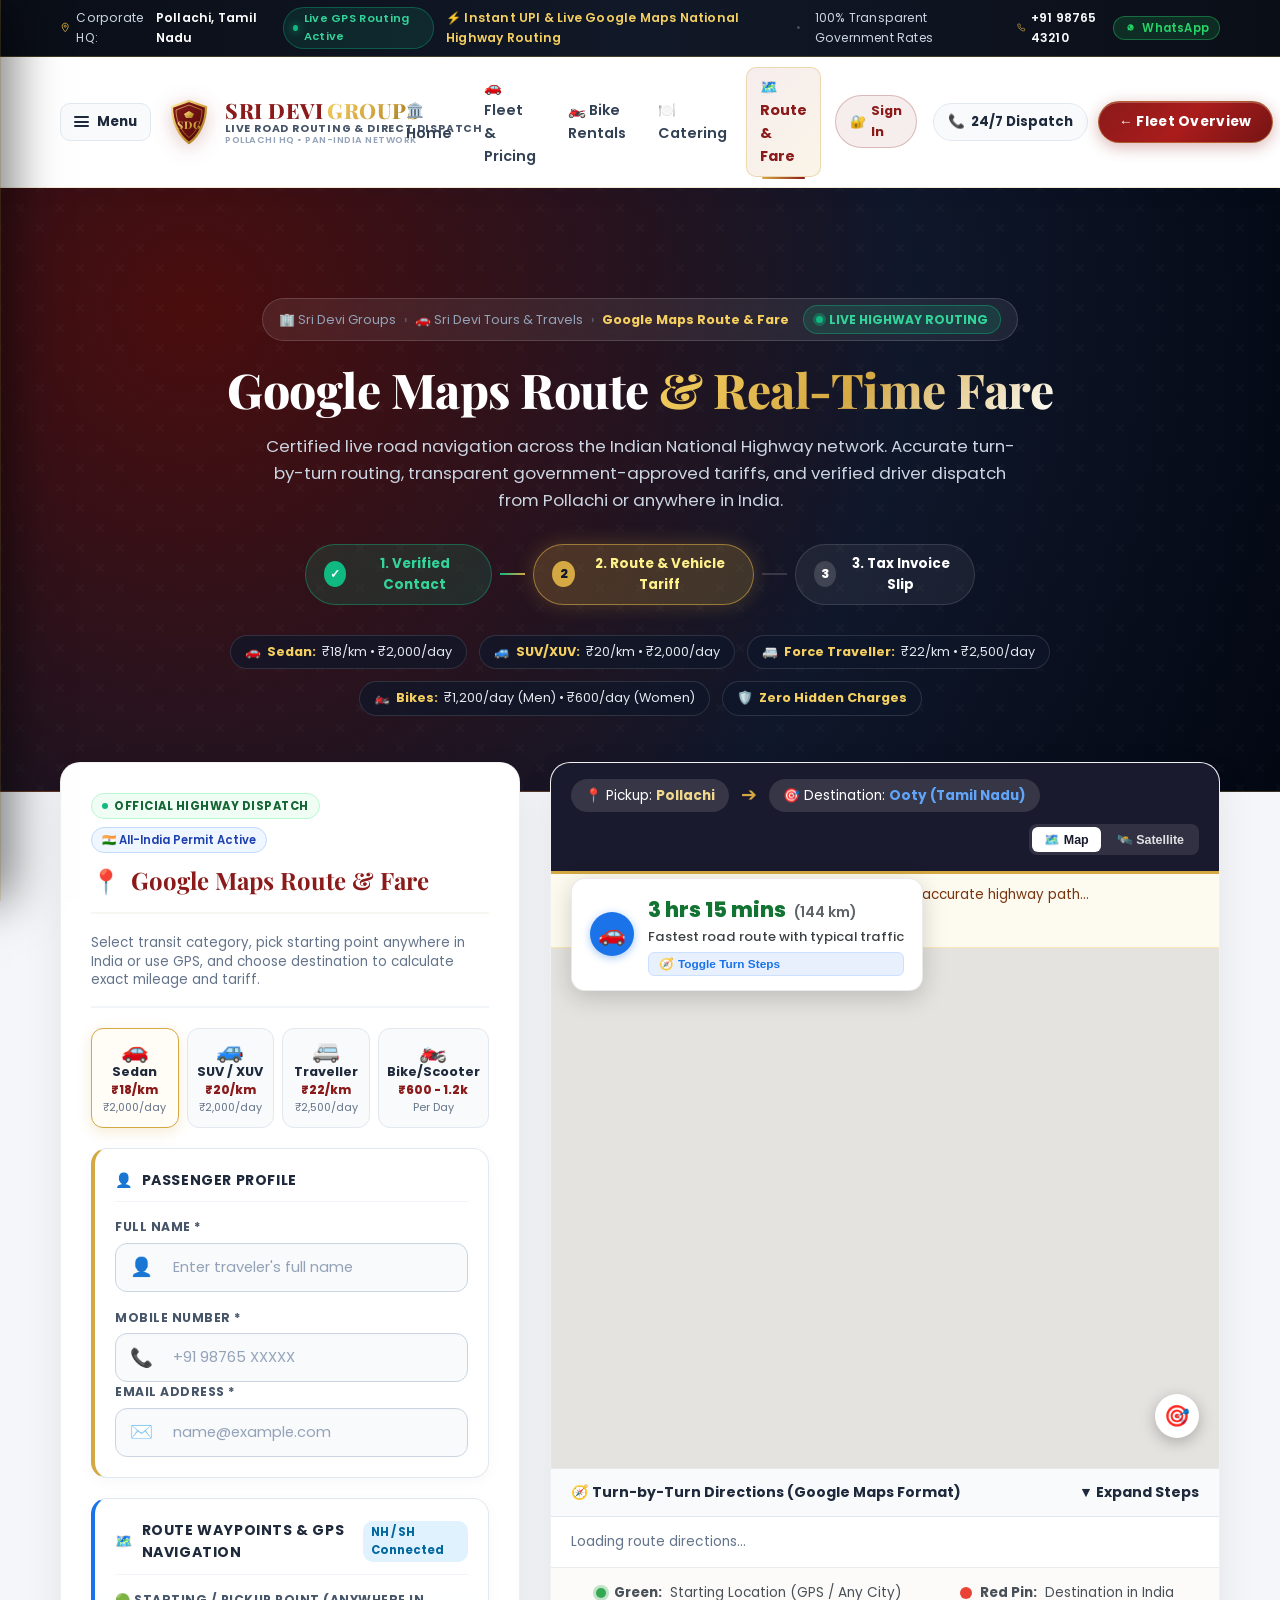
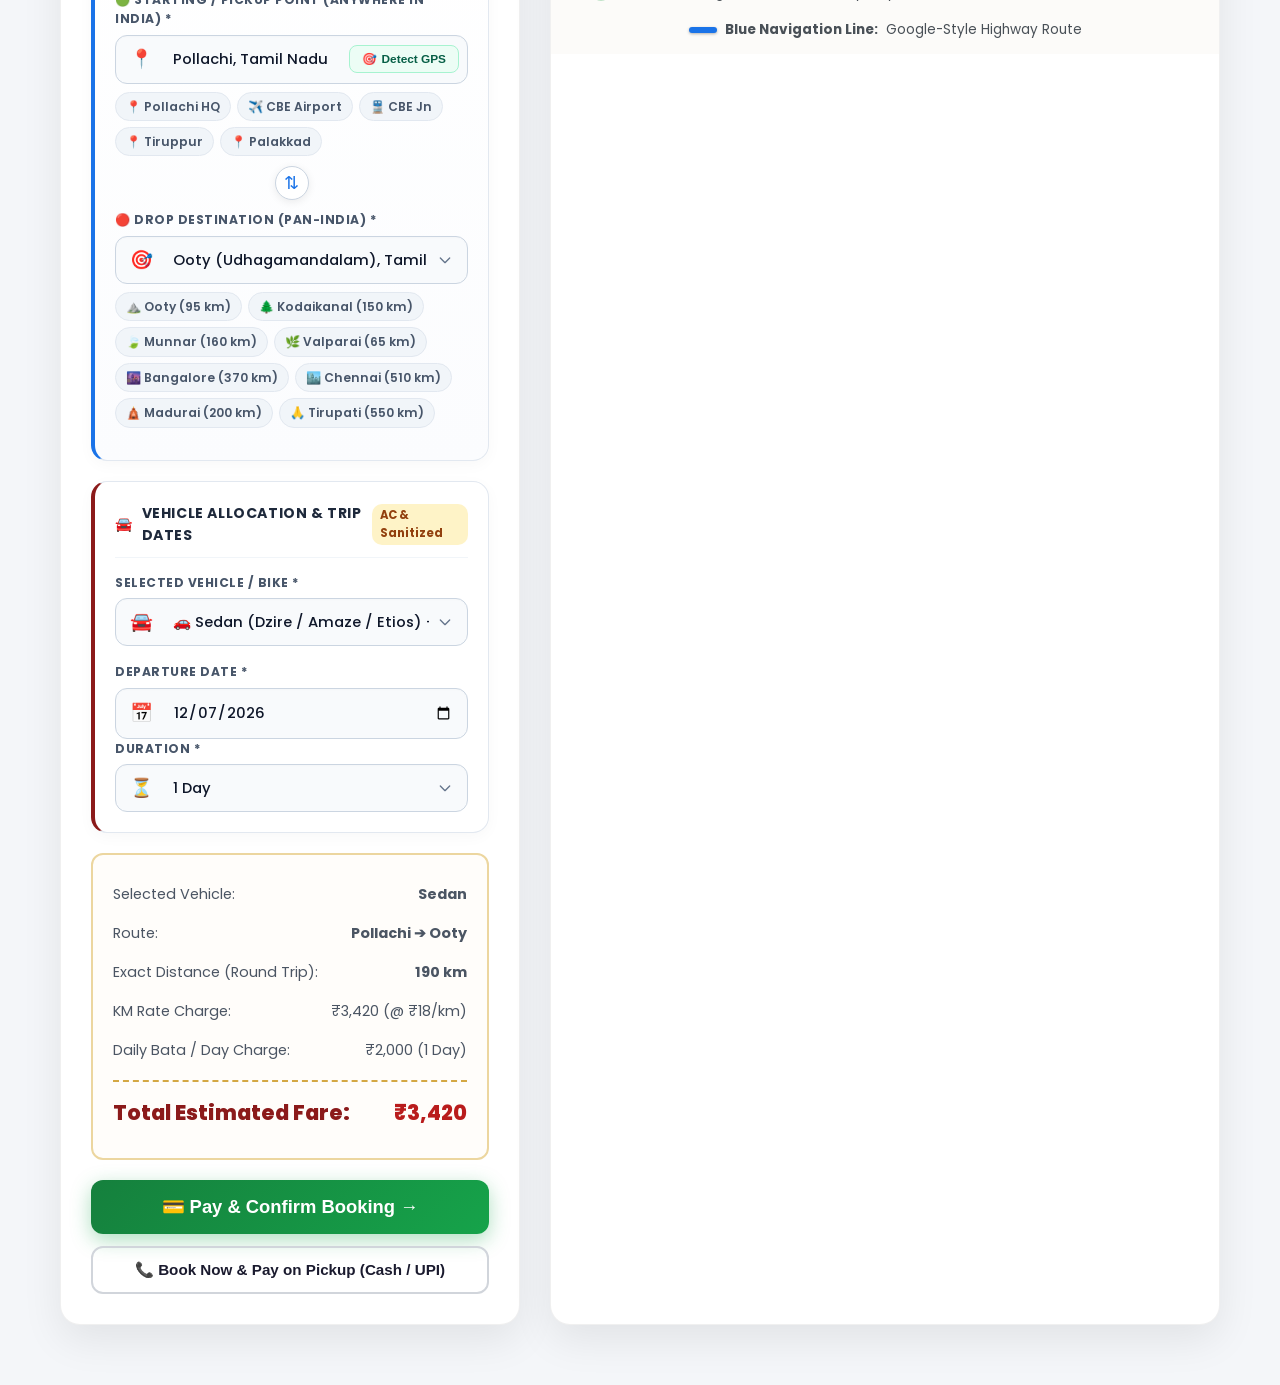
==== commit d54d8a14: "Implement executive left slide-out navigation drawer from top to down" ====
--- a/book.html
+++ b/book.html
@@ -480,35 +480,145 @@
         </div>
     </div>
 
-    <!-- Executive Main Navbar -->
-    <nav class="navbar" id="siteNavbar">
-        <div class="container">
-            <a href="dashboard.html" class="logo">
-                <div class="brand-crest-wrapper">
-                    <svg class="crest-svg-icon" viewBox="0 0 48 48" fill="none" xmlns="http://www.w3.org/2000/svg">
+    <!-- Left Slide-Out Navigation Drawer (Top-to-Down) -->
+    <div class="drawer-backdrop" id="navDrawerBackdrop" onclick="closeNavDrawer()"></div>
+    <aside class="left-slide-drawer" id="leftSlideDrawer" aria-label="Main Navigation Drawer">
+        <!-- Drawer Header -->
+        <div class="drawer-header">
+            <a href="dashboard.html" class="drawer-brand">
+                <div class="drawer-crest">
+                    <svg viewBox="0 0 48 48" width="42" height="42" fill="none" xmlns="http://www.w3.org/2000/svg">
                         <defs>
-                            <linearGradient id="crestGoldGrad4" x1="0%" y1="0%" x2="100%" y2="100%">
+                            <linearGradient id="drawerGold4" x1="0%" y1="0%" x2="100%" y2="100%">
                                 <stop offset="0%" stop-color="#fceda2" />
                                 <stop offset="50%" stop-color="#d4a843" />
                                 <stop offset="100%" stop-color="#9a7114" />
                             </linearGradient>
-                            <linearGradient id="crestMaroonGrad4" x1="0%" y1="0%" x2="100%" y2="100%">
+                            <linearGradient id="drawerMaroon4" x1="0%" y1="0%" x2="100%" y2="100%">
                                 <stop offset="0%" stop-color="#8b1a1a" />
                                 <stop offset="100%" stop-color="#4a0808" />
                             </linearGradient>
                         </defs>
-                        <path d="M24 3 L41 9 C41 24 34 38 24 45 C14 38 7 24 7 9 Z" fill="url(#crestMaroonGrad4)" stroke="url(#crestGoldGrad4)" stroke-width="2.2" />
-                        <path d="M24 7 L37 12 C37 23 31.5 34 24 39.5 C16.5 34 11 23 11 12 Z" fill="none" stroke="url(#crestGoldGrad4)" stroke-width="1" stroke-opacity="0.6" />
-                        <path d="M19 16 L24 13 L29 16 L27 20 L21 20 Z" fill="url(#crestGoldGrad4)" />
-                        <text x="24" y="30.5" font-family="'Playfair Display', Georgia, serif" font-weight="800" font-size="10.5" fill="url(#crestGoldGrad4)" text-anchor="middle" letter-spacing="1">SDG</text>
+                        <path d="M24 3 L41 9 C41 24 34 38 24 45 C14 38 7 24 7 9 Z" fill="url(#drawerMaroon4)" stroke="url(#drawerGold4)" stroke-width="2.2" />
+                        <path d="M24 7 L37 12 C37 23 31.5 34 24 39.5 C16.5 34 11 23 11 12 Z" fill="none" stroke="url(#drawerGold4)" stroke-width="1" stroke-opacity="0.6" />
+                        <path d="M19 16 L24 13 L29 16 L27 20 L21 20 Z" fill="url(#drawerGold4)" />
+                        <text x="24" y="30.5" font-family="'Playfair Display', Georgia, serif" font-weight="800" font-size="10.5" fill="url(#drawerGold4)" text-anchor="middle" letter-spacing="1">SDG</text>
                     </svg>
                 </div>
-                <div class="brand-meta-group">
-                    <span class="brand-main-title">SRI DEVI <span class="gold-accent">GROUPS</span></span>
-                    <span class="brand-sub-division">Live Road Routing & Direct Dispatch</span>
-                    <span class="brand-origin-tag">Pollachi HQ • Pan-India Network</span>
+                <div class="drawer-titles">
+                    <span class="drawer-title-main">SRI DEVI GROUPS</span>
+                    <span class="drawer-title-sub">Tours & Royal Catering</span>
                 </div>
             </a>
+            <button class="drawer-close-btn" onclick="closeNavDrawer()" aria-label="Close navigation drawer">✕</button>
+        </div>
+
+        <!-- Quick Status Strip -->
+        <div class="drawer-info-strip">
+            <span class="drawer-hq-tag">📍 Pollachi HQ</span>
+            <span class="drawer-live-beacon"><span class="beacon-dot"></span> 24/7 Live Desk</span>
+        </div>
+
+        <!-- Vertical Navigation Links (Top to Bottom) -->
+        <nav class="drawer-nav-menu">
+            <div class="drawer-nav-section-label">Main Portals</div>
+            <a href="dashboard.html" class="drawer-nav-link">
+                <span class="drawer-nav-icon">🏛️</span>
+                <span class="drawer-nav-text">Home Dashboard</span>
+                <span class="drawer-nav-arrow">→</span>
+            </a>
+            <a href="book.html" class="drawer-nav-link active">
+                <span class="drawer-nav-icon">🗺️</span>
+                <span class="drawer-nav-text">Google Route & Fare Calculator</span>
+                <span class="drawer-nav-arrow">→</span>
+            </a>
+            <a href="tours.html" class="drawer-nav-link">
+                <span class="drawer-nav-icon">🚗</span>
+                <span class="drawer-nav-text">Tours & Fleet Logistics</span>
+                <span class="drawer-nav-arrow">→</span>
+            </a>
+            <a href="tours.html#bikes" class="drawer-nav-link">
+                <span class="drawer-nav-icon">🏍️</span>
+                <span class="drawer-nav-text">Self-Drive Bike Rentals</span>
+                <span class="drawer-nav-arrow">→</span>
+            </a>
+            <a href="catering.html" class="drawer-nav-link">
+                <span class="drawer-nav-icon">🍽️</span>
+                <span class="drawer-nav-text">Royal Catering Services</span>
+                <span class="drawer-nav-arrow">→</span>
+            </a>
+
+            <div class="drawer-nav-section-label" style="margin-top: 10px;">Fleet Quick Links</div>
+            <a href="tours.html#pricing" class="drawer-nav-link">
+                <span class="drawer-nav-icon">🏷️</span>
+                <span class="drawer-nav-text">Transparent Pricing Structure</span>
+                <span class="drawer-nav-arrow">→</span>
+            </a>
+            <a href="tours.html#fleet" class="drawer-nav-link">
+                <span class="drawer-nav-icon">🚘</span>
+                <span class="drawer-nav-text">Sedans, SUVs & Travellers</span>
+                <span class="drawer-nav-arrow">→</span>
+            </a>
+            <a href="dashboard.html#promise-section" class="drawer-nav-link">
+                <span class="drawer-nav-icon">⭐</span>
+                <span class="drawer-nav-text">Sri Devi Groups Promise</span>
+                <span class="drawer-nav-arrow">→</span>
+            </a>
+        </nav>
+
+        <!-- Drawer Footer Touchpoints -->
+        <div class="drawer-footer">
+            <a href="tours.html" class="drawer-cta-btn">
+                <span>← Back to Fleet Catalog</span>
+            </a>
+            <a href="tel:+919876543210" class="drawer-call-btn">
+                <span>📞 Call Concierge: +91 98765 43210</span>
+            </a>
+            <a href="https://wa.me/919876543210?text=Hello%20Sri%20Devi%20Groups%2C%20I%20am%20booking%20a%20ride%20and%20need%20assistance." target="_blank" class="drawer-whatsapp-btn">
+                <span>💬 WhatsApp Quick Booking</span>
+            </a>
+        </div>
+    </aside>
+
+    <!-- Executive Main Navbar -->
+    <nav class="navbar" id="siteNavbar">
+        <div class="container">
+            <div style="display: flex; align-items: center; gap: 10px;">
+                <button class="drawer-trigger-btn" onclick="toggleNavDrawer()" aria-label="Open Left Navigation Drawer" title="Open Main Menu">
+                    <span class="drawer-trigger-icon">
+                        <span class="trigger-bar"></span>
+                        <span class="trigger-bar"></span>
+                        <span class="trigger-bar"></span>
+                    </span>
+                    <span class="drawer-trigger-text">Menu</span>
+                </button>
+                <a href="dashboard.html" class="logo">
+                    <div class="brand-crest-wrapper">
+                        <svg class="crest-svg-icon" viewBox="0 0 48 48" fill="none" xmlns="http://www.w3.org/2000/svg">
+                            <defs>
+                                <linearGradient id="crestGoldGrad4" x1="0%" y1="0%" x2="100%" y2="100%">
+                                    <stop offset="0%" stop-color="#fceda2" />
+                                    <stop offset="50%" stop-color="#d4a843" />
+                                    <stop offset="100%" stop-color="#9a7114" />
+                                </linearGradient>
+                                <linearGradient id="crestMaroonGrad4" x1="0%" y1="0%" x2="100%" y2="100%">
+                                    <stop offset="0%" stop-color="#8b1a1a" />
+                                    <stop offset="100%" stop-color="#4a0808" />
+                                </linearGradient>
+                            </defs>
+                            <path d="M24 3 L41 9 C41 24 34 38 24 45 C14 38 7 24 7 9 Z" fill="url(#crestMaroonGrad4)" stroke="url(#crestGoldGrad4)" stroke-width="2.2" />
+                            <path d="M24 7 L37 12 C37 23 31.5 34 24 39.5 C16.5 34 11 23 11 12 Z" fill="none" stroke="url(#crestGoldGrad4)" stroke-width="1" stroke-opacity="0.6" />
+                            <path d="M19 16 L24 13 L29 16 L27 20 L21 20 Z" fill="url(#crestGoldGrad4)" />
+                            <text x="24" y="30.5" font-family="'Playfair Display', Georgia, serif" font-weight="800" font-size="10.5" fill="url(#crestGoldGrad4)" text-anchor="middle" letter-spacing="1">SDG</text>
+                        </svg>
+                    </div>
+                    <div class="brand-meta-group">
+                        <span class="brand-main-title">SRI DEVI <span class="gold-accent">GROUPS</span></span>
+                        <span class="brand-sub-division">Live Road Routing & Direct Dispatch</span>
+                        <span class="brand-origin-tag">Pollachi HQ • Pan-India Network</span>
+                    </div>
+                </a>
+            </div>
             <div class="nav-links">
                 <a href="dashboard.html" class="nav-item">🏛️ Home</a>
                 <a href="tours.html" class="nav-item">🚗 Fleet & Pricing</a>
--- a/css/styles.css
+++ b/css/styles.css
@@ -4274,3 +4274,432 @@
     border: 1px solid #ef4444;
     color: #b91c1c;
 }
+
+/* ===== LEFT SLIDE-OUT EXECUTIVE NAVIGATION DRAWER (TOP TO BOTTOM) ===== */
+.drawer-backdrop {
+    position: fixed;
+    inset: 0;
+    background: rgba(10, 14, 23, 0.65);
+    backdrop-filter: blur(6px);
+    -webkit-backdrop-filter: blur(6px);
+    z-index: 1998;
+    opacity: 0;
+    visibility: hidden;
+    transition: opacity 0.35s ease, visibility 0.35s ease;
+}
+
+.drawer-backdrop.active {
+    opacity: 1;
+    visibility: visible;
+}
+
+.left-slide-drawer {
+    position: fixed;
+    top: 0;
+    left: 0;
+    bottom: 0;
+    width: 340px;
+    max-width: 86vw;
+    height: 100vh;
+    height: 100dvh;
+    background: linear-gradient(180deg, #0b0f19 0%, #111827 40%, #0d121f 100%);
+    color: #ffffff;
+    z-index: 1999;
+    transform: translateX(-100%);
+    transition: transform 0.38s cubic-bezier(0.16, 1, 0.3, 1);
+    box-shadow: 12px 0 45px rgba(0, 0, 0, 0.5), 0 0 0 1px rgba(212, 168, 67, 0.25);
+    display: flex;
+    flex-direction: column;
+    overflow-y: auto;
+    overflow-x: hidden;
+}
+
+.left-slide-drawer.open {
+    transform: translateX(0);
+}
+
+.drawer-header {
+    padding: 22px 20px 18px;
+    border-bottom: 1px solid rgba(212, 168, 67, 0.22);
+    display: flex;
+    justify-content: space-between;
+    align-items: center;
+    background: rgba(10, 14, 23, 0.5);
+    flex-shrink: 0;
+}
+
+.drawer-brand {
+    display: flex;
+    align-items: center;
+    gap: 12px;
+    text-decoration: none;
+}
+
+.drawer-crest {
+    width: 42px;
+    height: 42px;
+    flex-shrink: 0;
+}
+
+.drawer-titles {
+    display: flex;
+    flex-direction: column;
+    line-height: 1.15;
+}
+
+.drawer-title-main {
+    font-family: 'Playfair Display', Georgia, serif;
+    font-size: 1.25rem;
+    font-weight: 800;
+    color: #fceda2;
+    letter-spacing: 0.5px;
+}
+
+.drawer-title-sub {
+    font-family: 'Poppins', sans-serif;
+    font-size: 0.65rem;
+    font-weight: 700;
+    color: #94a3b8;
+    text-transform: uppercase;
+    letter-spacing: 0.8px;
+    margin-top: 2px;
+}
+
+.drawer-close-btn {
+    width: 36px;
+    height: 36px;
+    border-radius: 50%;
+    background: rgba(255, 255, 255, 0.08);
+    border: 1px solid rgba(255, 255, 255, 0.15);
+    color: #cbd5e1;
+    font-size: 1.1rem;
+    display: flex;
+    align-items: center;
+    justify-content: center;
+    cursor: pointer;
+    transition: all 0.2s ease;
+}
+
+.drawer-close-btn:hover {
+    background: #8b1a1a;
+    border-color: #d4a843;
+    color: #ffffff;
+    transform: rotate(90deg);
+}
+
+.drawer-info-strip {
+    padding: 10px 20px;
+    background: rgba(212, 168, 67, 0.08);
+    border-bottom: 1px solid rgba(212, 168, 67, 0.15);
+    display: flex;
+    justify-content: space-between;
+    align-items: center;
+    font-size: 0.72rem;
+    flex-shrink: 0;
+}
+
+.drawer-hq-tag {
+    color: #cbd5e1;
+    display: flex;
+    align-items: center;
+    gap: 5px;
+}
+
+.drawer-live-beacon {
+    color: #34d399;
+    font-weight: 600;
+    display: flex;
+    align-items: center;
+    gap: 5px;
+}
+
+.drawer-nav-menu {
+    padding: 18px 14px;
+    display: flex;
+    flex-direction: column;
+    gap: 5px;
+    flex-grow: 1;
+}
+
+.drawer-nav-section-label {
+    font-size: 0.65rem;
+    font-weight: 700;
+    color: #64748b;
+    text-transform: uppercase;
+    letter-spacing: 1.2px;
+    padding: 10px 12px 4px;
+}
+
+.drawer-nav-link {
+    display: flex;
+    align-items: center;
+    gap: 12px;
+    padding: 11px 14px;
+    border-radius: 12px;
+    color: #e2e8f0;
+    text-decoration: none;
+    font-size: 0.9rem;
+    font-weight: 600;
+    transition: all 0.22s ease;
+    border: 1px solid transparent;
+}
+
+.drawer-nav-link:hover {
+    background: rgba(139, 26, 26, 0.35);
+    border-color: rgba(212, 168, 67, 0.3);
+    color: #ffffff;
+    transform: translateX(4px);
+}
+
+.drawer-nav-link.active {
+    background: linear-gradient(90deg, rgba(139, 26, 26, 0.5) 0%, rgba(212, 168, 67, 0.2) 100%);
+    border-color: rgba(212, 168, 67, 0.5);
+    color: #fceda2;
+    font-weight: 700;
+}
+
+.drawer-nav-icon {
+    font-size: 1.15rem;
+    width: 24px;
+    text-align: center;
+}
+
+.drawer-nav-text {
+    flex-grow: 1;
+}
+
+.drawer-nav-arrow {
+    color: rgba(255, 255, 255, 0.3);
+    font-size: 0.85rem;
+    transition: transform 0.2s ease;
+}
+
+.drawer-nav-link:hover .drawer-nav-arrow {
+    color: #fceda2;
+    transform: translateX(3px);
+}
+
+.drawer-footer {
+    padding: 18px 20px;
+    background: rgba(10, 14, 23, 0.7);
+    border-top: 1px solid rgba(212, 168, 67, 0.2);
+    display: flex;
+    flex-direction: column;
+    gap: 8px;
+    flex-shrink: 0;
+}
+
+.drawer-cta-btn {
+    display: flex;
+    align-items: center;
+    justify-content: center;
+    gap: 8px;
+    padding: 11px 18px;
+    border-radius: 12px;
+    background: linear-gradient(135deg, #8b1a1a 0%, #aa1c1c 50%, #751414 100%);
+    color: #ffffff !important;
+    font-size: 0.88rem;
+    font-weight: 700;
+    text-decoration: none;
+    border: 1px solid rgba(212, 168, 67, 0.45);
+    box-shadow: 0 4px 16px rgba(139, 26, 26, 0.4);
+    transition: all 0.25s ease;
+}
+
+.drawer-cta-btn:hover {
+    transform: translateY(-2px);
+    border-color: #f5d061;
+}
+
+.drawer-call-btn {
+    display: flex;
+    align-items: center;
+    justify-content: center;
+    gap: 8px;
+    padding: 10px 18px;
+    border-radius: 12px;
+    background: rgba(255, 255, 255, 0.06);
+    border: 1px solid rgba(255, 255, 255, 0.15);
+    color: #e2e8f0;
+    font-size: 0.82rem;
+    font-weight: 600;
+    text-decoration: none;
+    transition: all 0.2s ease;
+}
+
+.drawer-call-btn:hover {
+    background: rgba(255, 255, 255, 0.12);
+    color: #ffffff;
+    border-color: #d4a843;
+}
+
+.drawer-whatsapp-btn {
+    display: flex;
+    align-items: center;
+    justify-content: center;
+    gap: 8px;
+    padding: 9px 18px;
+    border-radius: 12px;
+    background: rgba(37, 211, 102, 0.15);
+    border: 1px solid rgba(37, 211, 102, 0.35);
+    color: #25d366;
+    font-size: 0.82rem;
+    font-weight: 700;
+    text-decoration: none;
+    transition: all 0.2s ease;
+}
+
+.drawer-whatsapp-btn:hover {
+    background: #25d366;
+    color: #ffffff;
+}
+
+/* Drawer Trigger Button in Navbar */
+.drawer-trigger-btn {
+    display: inline-flex;
+    align-items: center;
+    gap: 8px;
+    background: #f8fafc;
+    border: 1px solid #e2e8f0;
+    color: #1e293b;
+    padding: 8px 13px;
+    border-radius: 10px;
+    font-family: 'Poppins', sans-serif;
+    font-size: 0.84rem;
+    font-weight: 700;
+    cursor: pointer;
+    transition: all 0.25s cubic-bezier(0.16, 1, 0.3, 1);
+    margin-right: 4px;
+    flex-shrink: 0;
+}
+
+.drawer-trigger-btn:hover {
+    background: #8b1a1a;
+    border-color: #8b1a1a;
+    color: #ffffff;
+    box-shadow: 0 4px 12px rgba(139, 26, 26, 0.25);
+    transform: translateY(-1px);
+}
+
+.drawer-trigger-icon {
+    display: flex;
+    flex-direction: column;
+    justify-content: space-between;
+    width: 15px;
+    height: 11px;
+}
+
+.trigger-bar {
+    width: 100%;
+    height: 2px;
+    background: currentColor;
+    border-radius: 2px;
+    transition: background-color 0.2s ease;
+}
+.promise-cards-grid {
+    display: grid;
+    grid-template-columns: repeat(auto-fit, minmax(270px, 1fr));
+    gap: 28px;
+}
+
+.promise-card {
+    background: #ffffff;
+    border-radius: 18px;
+    border: 1px solid #e2e8f0;
+    overflow: hidden;
+    box-shadow: 0 4px 20px rgba(15, 23, 42, 0.06);
+    transition: all 0.35s cubic-bezier(0.16, 1, 0.3, 1);
+    display: flex;
+    flex-direction: column;
+}
+
+.promise-card:hover {
+    transform: translateY(-6px);
+    box-shadow: 0 16px 36px rgba(139, 26, 26, 0.12), 0 0 0 1px rgba(212, 168, 67, 0.4);
+}
+
+.promise-card-img-wrap {
+    position: relative;
+    width: 100%;
+    height: 190px;
+    overflow: hidden;
+    background: #0f172a;
+}
+
+.promise-card-img-wrap img {
+    width: 100%;
+    height: 100%;
+    object-fit: cover;
+    display: block;
+    transition: transform 0.5s cubic-bezier(0.16, 1, 0.3, 1);
+}
+
+.promise-card:hover .promise-card-img-wrap img {
+    transform: scale(1.07);
+}
+
+.promise-badge-pill {
+    position: absolute;
+    top: 14px;
+    right: 14px;
+    background: rgba(15, 23, 42, 0.78);
+    backdrop-filter: blur(8px);
+    -webkit-backdrop-filter: blur(8px);
+    border: 1px solid rgba(255, 255, 255, 0.2);
+    color: #fceda2;
+    padding: 4px 12px;
+    border-radius: 999px;
+    font-size: 0.72rem;
+    font-weight: 700;
+    letter-spacing: 0.3px;
+    box-shadow: 0 2px 8px rgba(0, 0, 0, 0.25);
+}
+
+.promise-card-body {
+    padding: 24px;
+    display: flex;
+    flex-direction: column;
+    flex-grow: 1;
+}
+
+.promise-num-tag {
+    font-size: 0.68rem;
+    font-weight: 700;
+    color: #8b1a1a;
+    letter-spacing: 0.8px;
+    text-transform: uppercase;
+    margin-bottom: 6px;
+}
+
+.promise-card-body h3 {
+    font-family: 'Playfair Display', serif;
+    font-size: 1.25rem;
+    color: #1e293b;
+    margin-bottom: 10px;
+    line-height: 1.3;
+}
+
+.promise-card-body p {
+    font-size: 0.88rem;
+    color: #64748b;
+    line-height: 1.55;
+    margin-bottom: 18px;
+    flex-grow: 1;
+}
+
+.promise-card-footer {
+    padding-top: 14px;
+    border-top: 1px dashed #e2e8f0;
+    display: flex;
+    flex-direction: column;
+    gap: 6px;
+}
+
+.promise-tick-item {
+    font-size: 0.78rem;
+    font-weight: 600;
+    color: #059669;
+    display: flex;
+    align-items: center;
+    gap: 6px;
+}
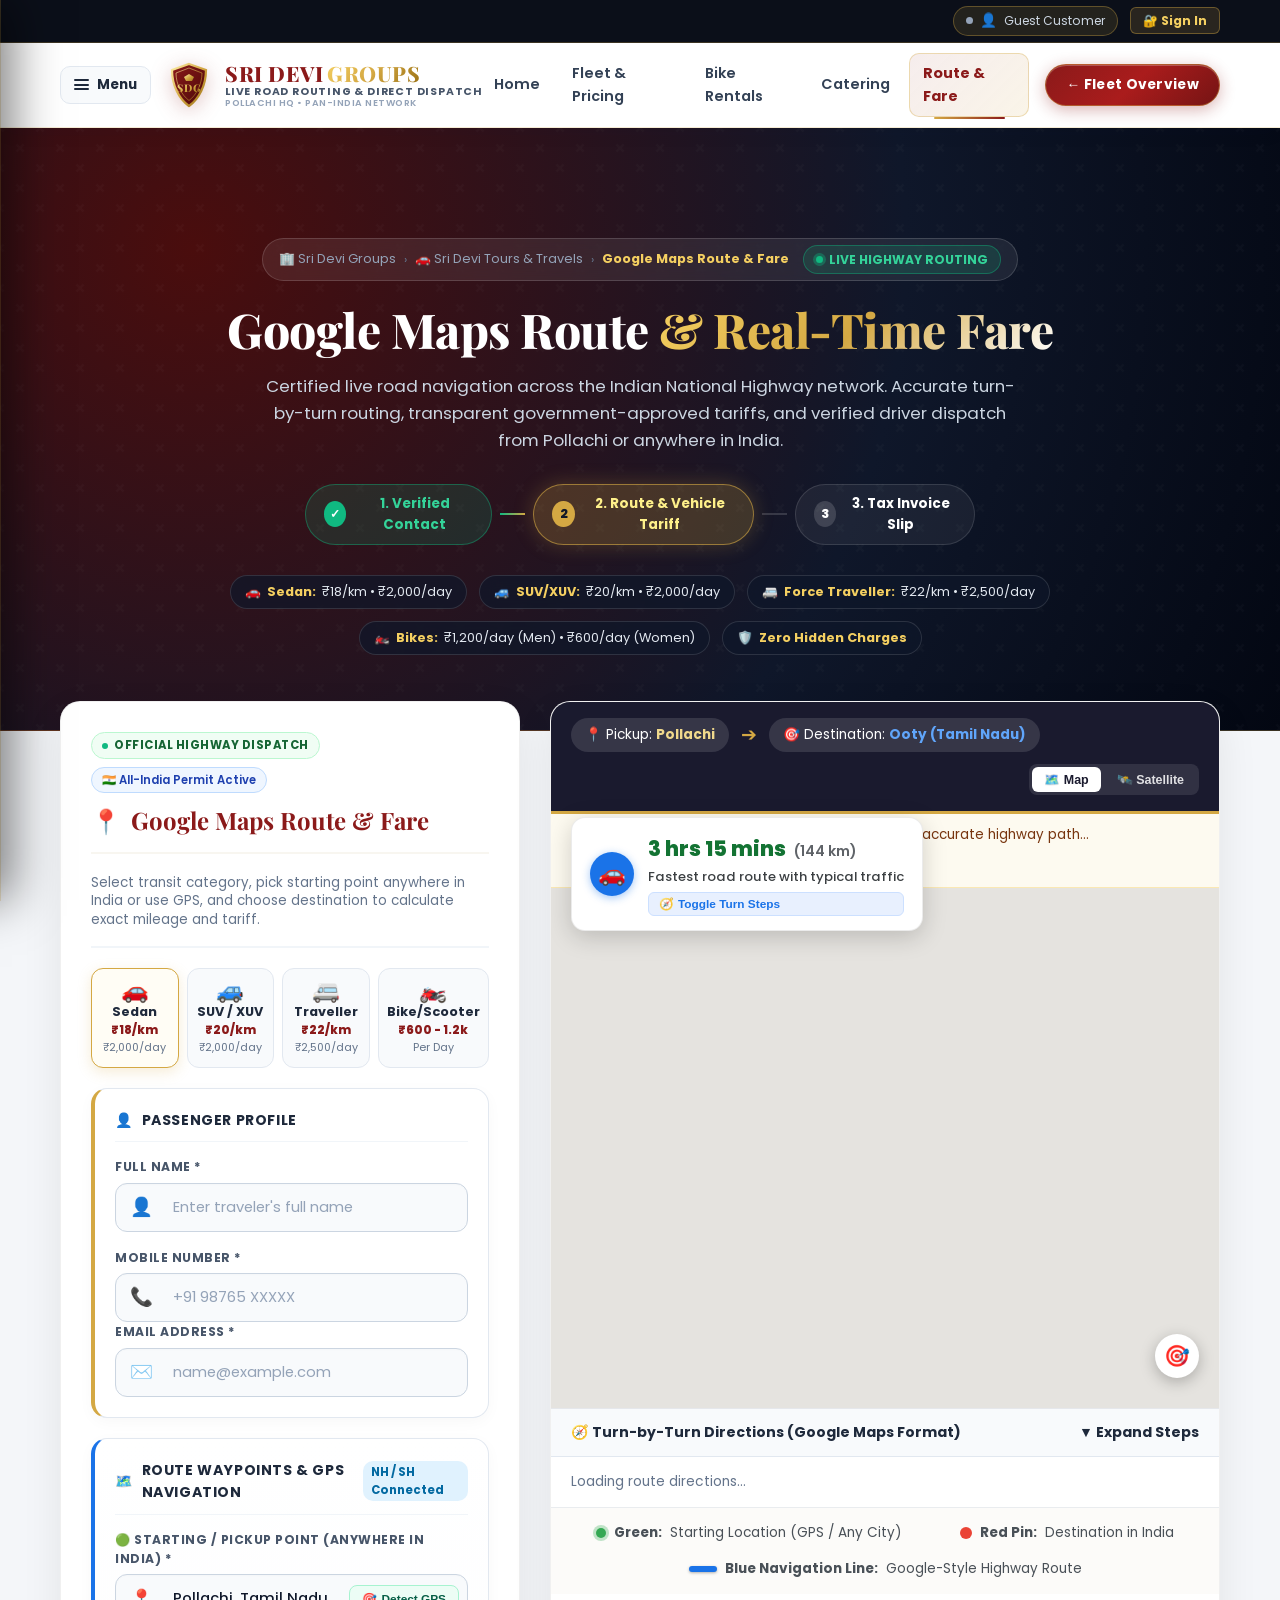
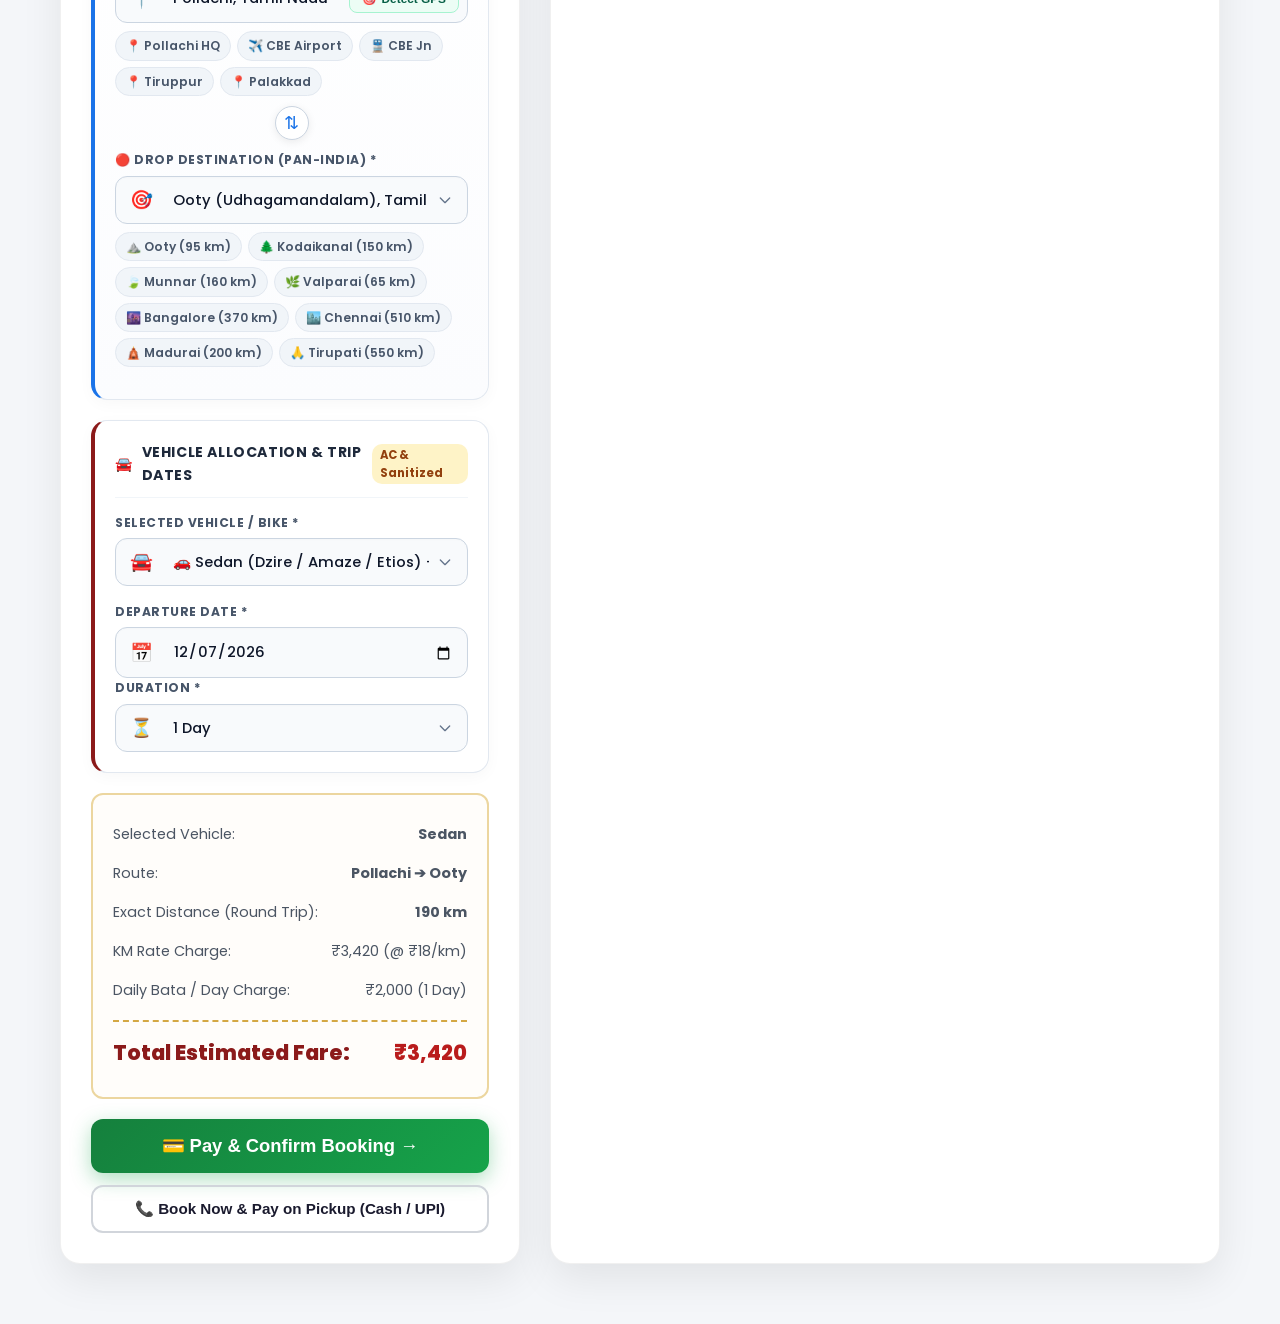
==== commit c3ecbf63: "Keep exclusively user details in header and replace menu drawer icons with real photo thumbnails" ====
--- a/book.html
+++ b/book.html
@@ -445,42 +445,21 @@
 </head>
 
 <body class="booking-page-body">
-    <!-- Executive Top Announcement & Utility Bar -->
-    <div class="top-announcement-bar">
+    <!-- Header User Details Bar (Exclusively User Details) -->
+    <div class="top-user-bar">
         <div class="container">
-            <div class="top-bar-left">
-                <span class="top-bar-item">
-                    <svg class="top-icon" viewBox="0 0 24 24" width="13" height="13" fill="none" stroke="currentColor" stroke-width="2"><path d="M12 2C8.13 2 5 5.13 5 9c0 5.25 7 13 7 13s7-7.75 7-13c0-3.87-3.13-7-7-7z"/><circle cx="12" cy="9" r="2.5"/></svg>
-                    Corporate HQ: <strong>Pollachi, Tamil Nadu</strong>
+            <div class="user-details-cluster" id="headerUserDetails">
+                <span class="user-badge-item">
+                    <span class="user-status-dot"></span>
+                    <span class="user-avatar-symbol">👤</span>
+                    <span class="user-info-text">Customer: <strong id="topUserName">Verified Customer</strong></span>
                 </span>
-                <span class="top-live-beacon">
-                    <span class="beacon-dot"></span> Live GPS Routing Active
-                </span>
-            </div>
-            <div class="top-bar-center">
-                <span class="top-trust-badge">⚡ Instant UPI & Live Google Maps National Highway Routing</span>
-                <span class="top-divider-dot">•</span>
-                <span class="top-bar-item">100% Transparent Government Rates</span>
-            </div>
-            <div class="top-bar-right">
-                <a href="tel:+919876543210" class="top-phone-link">
-                    <svg class="top-icon" viewBox="0 0 24 24" width="13" height="13" fill="none" stroke="currentColor" stroke-width="2"><path d="M22 16.92v3a2 2 0 0 1-2.18 2 19.79 19.79 0 0 1-8.63-3.07 19.5 19.5 0 0 1-6-6 19.79 19.79 0 0 1-3.07-8.67A2 2 0 0 1 4.11 2h3a2 2 0 0 1 2 1.72 12.84 12.84 0 0 0 .7 2.81 2 2 0 0 1-.45 2.11L8.09 9.91a16 16 0 0 0 6 6l1.27-1.27a2 2 0 0 1 2.11-.45 12.84 12.84 0 0 0 2.81.7A2 2 0 0 1 22 16.92z"/></svg>
-                    <span>+91 98765 43210</span>
-                </a>
-                <a href="https://wa.me/919876543210?text=Hello%20Sri%20Devi%20Groups%2C%20I%20am%20booking%20a%20ride%20and%20need%20assistance." target="_blank" class="top-whatsapp-pill">
-                    <svg viewBox="0 0 24 24" width="13" height="13" fill="currentColor"><path d="M12.031 6.172c-3.181 0-5.767 2.586-5.768 5.766-.001 1.298.38 2.27 1.019 3.287l-.582 2.128 2.182-.573c.978.58 1.911.928 3.145.929 3.178 0 5.767-2.587 5.768-5.766.001-3.187-2.575-5.77-5.764-5.771zm3.392 8.244c-.144.405-.837.774-1.17.824-.299.045-.677.063-1.092-.069-.252-.08-.575-.187-.988-.365-1.739-.751-2.874-2.502-2.961-2.617-.087-.116-.708-.94-.708-1.793s.448-1.273.607-1.446c.159-.173.346-.217.462-.217l.332.007c.106.005.249-.04.39.299.144.347.491 1.2.534 1.288.043.087.072.188.014.304-.058.116-.087.188-.173.289l-.26.304c-.087.086-.177.18-.076.353.101.173.45 1.444 1.341 2.238.571.509 1.053.667 1.203.742.15.075.239.064.327-.038.089-.102.378-.44.479-.591.101-.151.203-.127.34-.076.138.051.874.412 1.025.487.151.075.252.112.289.175.037.063.037.362-.107.767z"/></svg>
-                    WhatsApp
-                </a>
-                <span class="top-user-pill" id="topUserPill" style="display: none;">
-                    <span class="top-user-avatar">👤</span>
-                    <span id="topUserName">Verified Customer</span>
-                    <button class="top-logout-btn" onclick="handleLogout()" title="Sign Out">Logout</button>
-                </span>
+                <button class="user-signout-btn" onclick="handleLogout()" title="Sign Out">Sign Out</button>
             </div>
         </div>
     </div>
 
-    <!-- Left Slide-Out Navigation Drawer (Top-to-Down) -->
+    <!-- Left Slide-Out Navigation Drawer (Top-to-Down) with Real Photography -->
     <div class="drawer-backdrop" id="navDrawerBackdrop" onclick="closeNavDrawer()"></div>
     <aside class="left-slide-drawer" id="leftSlideDrawer" aria-label="Main Navigation Drawer">
         <!-- Drawer Header -->
@@ -513,55 +492,73 @@
             <button class="drawer-close-btn" onclick="closeNavDrawer()" aria-label="Close navigation drawer">✕</button>
         </div>
 
-        <!-- Quick Status Strip -->
-        <div class="drawer-info-strip">
-            <span class="drawer-hq-tag">📍 Pollachi HQ</span>
-            <span class="drawer-live-beacon"><span class="beacon-dot"></span> 24/7 Live Desk</span>
-        </div>
-
-        <!-- Vertical Navigation Links (Top to Bottom) -->
+        <!-- Vertical Navigation Links with Real Photography -->
         <nav class="drawer-nav-menu">
             <div class="drawer-nav-section-label">Main Portals</div>
             <a href="dashboard.html" class="drawer-nav-link">
-                <span class="drawer-nav-icon">🏛️</span>
-                <span class="drawer-nav-text">Home Dashboard</span>
+                <img src="images/dashboard-tours.jpg" alt="Home Dashboard" class="drawer-nav-thumb" loading="lazy">
+                <div class="drawer-nav-info">
+                    <span class="drawer-nav-text">Home Dashboard</span>
+                    <span class="drawer-nav-desc">Sri Devi Groups Central Portal</span>
+                </div>
                 <span class="drawer-nav-arrow">→</span>
             </a>
             <a href="book.html" class="drawer-nav-link active">
-                <span class="drawer-nav-icon">🗺️</span>
-                <span class="drawer-nav-text">Google Route & Fare Calculator</span>
+                <img src="images/promise-navigation.jpg" alt="Google Route & Live Fare" class="drawer-nav-thumb" loading="lazy">
+                <div class="drawer-nav-info">
+                    <span class="drawer-nav-text">Google Route & Live Fare</span>
+                    <span class="drawer-nav-desc">GPS Route & Toll Estimation</span>
+                </div>
                 <span class="drawer-nav-arrow">→</span>
             </a>
             <a href="tours.html" class="drawer-nav-link">
-                <span class="drawer-nav-icon">🚗</span>
-                <span class="drawer-nav-text">Tours & Fleet Logistics</span>
+                <img src="images/innova.jpg" alt="Tours & Fleet Logistics" class="drawer-nav-thumb" loading="lazy">
+                <div class="drawer-nav-info">
+                    <span class="drawer-nav-text">Tours & Fleet Logistics</span>
+                    <span class="drawer-nav-desc">Sedans, Innova SUVs & Minibuses</span>
+                </div>
                 <span class="drawer-nav-arrow">→</span>
             </a>
             <a href="tours.html#bikes" class="drawer-nav-link">
-                <span class="drawer-nav-icon">🏍️</span>
-                <span class="drawer-nav-text">Self-Drive Bike Rentals</span>
+                <img src="images/classic350.jpg" alt="Self-Drive Bike Rentals" class="drawer-nav-thumb" loading="lazy">
+                <div class="drawer-nav-info">
+                    <span class="drawer-nav-text">Self-Drive Bike Rentals</span>
+                    <span class="drawer-nav-desc">Classic 350 & TVS Jupiter</span>
+                </div>
                 <span class="drawer-nav-arrow">→</span>
             </a>
             <a href="catering.html" class="drawer-nav-link">
-                <span class="drawer-nav-icon">🍽️</span>
-                <span class="drawer-nav-text">Royal Catering Services</span>
+                <img src="images/banana-leaf-feast.jpg" alt="Royal Catering Services" class="drawer-nav-thumb" loading="lazy">
+                <div class="drawer-nav-info">
+                    <span class="drawer-nav-text">Royal Catering Services</span>
+                    <span class="drawer-nav-desc">21-Item Feasts & Grand Banquets</span>
+                </div>
                 <span class="drawer-nav-arrow">→</span>
             </a>
 
-            <div class="drawer-nav-section-label" style="margin-top: 10px;">Fleet Quick Links</div>
+            <div class="drawer-nav-section-label" style="margin-top: 6px;">Fleet Quick Links</div>
             <a href="tours.html#pricing" class="drawer-nav-link">
-                <span class="drawer-nav-icon">🏷️</span>
-                <span class="drawer-nav-text">Transparent Pricing Structure</span>
+                <img src="images/promise-pricing.jpg" alt="Transparent Pricing Structure" class="drawer-nav-thumb" loading="lazy">
+                <div class="drawer-nav-info">
+                    <span class="drawer-nav-text">Transparent Pricing</span>
+                    <span class="drawer-nav-desc">Fixed ₹18 - ₹22/km Tariffs</span>
+                </div>
                 <span class="drawer-nav-arrow">→</span>
             </a>
             <a href="tours.html#fleet" class="drawer-nav-link">
-                <span class="drawer-nav-icon">🚘</span>
-                <span class="drawer-nav-text">Sedans, SUVs & Travellers</span>
+                <img src="images/dzire.jpg" alt="Sedans, SUVs & Travellers" class="drawer-nav-thumb" loading="lazy">
+                <div class="drawer-nav-info">
+                    <span class="drawer-nav-text">Sedans, SUVs & Travellers</span>
+                    <span class="drawer-nav-desc">Dzire, Etios, Innova & Tempo</span>
+                </div>
                 <span class="drawer-nav-arrow">→</span>
             </a>
             <a href="dashboard.html#promise-section" class="drawer-nav-link">
-                <span class="drawer-nav-icon">⭐</span>
-                <span class="drawer-nav-text">Sri Devi Groups Promise</span>
+                <img src="images/promise-chauffeur.jpg" alt="Sri Devi Groups Promise" class="drawer-nav-thumb" loading="lazy">
+                <div class="drawer-nav-info">
+                    <span class="drawer-nav-text">Sri Devi Groups Promise</span>
+                    <span class="drawer-nav-desc">Verified Chauffeurs & 100% Hygiene</span>
+                </div>
                 <span class="drawer-nav-arrow">→</span>
             </a>
         </nav>
@@ -570,12 +567,6 @@
         <div class="drawer-footer">
             <a href="tours.html" class="drawer-cta-btn">
                 <span>← Back to Fleet Catalog</span>
-            </a>
-            <a href="tel:+919876543210" class="drawer-call-btn">
-                <span>📞 Call Concierge: +91 98765 43210</span>
-            </a>
-            <a href="https://wa.me/919876543210?text=Hello%20Sri%20Devi%20Groups%2C%20I%20am%20booking%20a%20ride%20and%20need%20assistance." target="_blank" class="drawer-whatsapp-btn">
-                <span>💬 WhatsApp Quick Booking</span>
             </a>
         </div>
     </aside>
@@ -620,27 +611,19 @@
                 </a>
             </div>
             <div class="nav-links">
-                <a href="dashboard.html" class="nav-item">🏛️ Home</a>
-                <a href="tours.html" class="nav-item">🚗 Fleet & Pricing</a>
-                <a href="tours.html#bikes" class="nav-item">🏍️ Bike Rentals</a>
-                <a href="catering.html" class="nav-item">🍽️ Catering</a>
-                <a href="book.html" class="nav-item active">🗺️ Route & Fare</a>
+                <a href="dashboard.html" class="nav-item">Home</a>
+                <a href="tours.html" class="nav-item">Fleet & Pricing</a>
+                <a href="tours.html#bikes" class="nav-item">Bike Rentals</a>
+                <a href="catering.html" class="nav-item">Catering</a>
+                <a href="book.html" class="nav-item active">Route & Fare</a>
                 
                 <div class="mobile-drawer-footer">
                     <a href="tours.html" class="nav-cta-btn">
                         <span>← Back to Fleet</span>
                     </a>
-                    <a href="tel:+919876543210" class="nav-phone-btn">
-                        <span class="nav-phone-pulse">📞</span>
-                        <span>Call Dispatch (+91 98765 43210)</span>
-                    </a>
                 </div>
             </div>
             <div class="nav-actions-desktop">
-                <a href="tel:+919876543210" class="nav-phone-btn" title="Call Dispatch Desk">
-                    <span class="nav-phone-pulse">📞</span>
-                    <span>24/7 Dispatch</span>
-                </a>
                 <a href="tours.html" class="nav-cta-btn">
                     <span>← Fleet Overview</span>
                 </a>
--- a/css/styles.css
+++ b/css/styles.css
@@ -127,178 +127,96 @@
 }
 
 /* ===== NAVBAR ===== */
-/* ===== EXECUTIVE TOP ANNOUNCEMENT & UTILITY BAR ===== */
-.top-announcement-bar {
-    background: linear-gradient(90deg, #0a0e17 0%, #111827 50%, #0a0e17 100%);
-    color: #cbd5e1;
-    font-size: 0.76rem;
-    padding: 7px 0;
-    border-bottom: 1px solid rgba(212, 168, 67, 0.28);
+/* ===== TOP USER DETAILS BAR (EXCLUSIVELY USER INFORMATION) ===== */
+.top-user-bar {
+    background: #0b0f19;
+    color: #e2e8f0;
+    font-size: 0.78rem;
+    padding: 6px 0;
+    border-bottom: 1px solid rgba(212, 168, 67, 0.25);
+    font-family: 'Poppins', sans-serif;
     position: relative;
     z-index: 1001;
-    font-family: 'Poppins', sans-serif;
-    letter-spacing: 0.2px;
-}
-
-.top-announcement-bar .container {
-    display: flex;
-    justify-content: space-between;
+}
+
+.top-user-bar .container {
+    display: flex;
+    justify-content: flex-end;
+    align-items: center;
+}
+
+.user-details-cluster {
+    display: inline-flex;
     align-items: center;
     gap: 12px;
 }
 
-.top-bar-left,
-.top-bar-center,
-.top-bar-right {
-    display: flex;
-    align-items: center;
-    gap: 14px;
-}
-
-.top-bar-item {
+.user-badge-item {
     display: inline-flex;
     align-items: center;
-    gap: 6px;
-    color: #cbd5e1;
-}
-
-.top-bar-item strong {
-    color: #ffffff;
-    font-weight: 600;
-}
-
-.top-icon {
-    display: inline-block;
-    vertical-align: middle;
-    color: #d4a843;
-}
-
-.top-live-beacon {
-    display: inline-flex;
-    align-items: center;
-    gap: 6px;
-    background: rgba(16, 185, 129, 0.12);
-    border: 1px solid rgba(16, 185, 129, 0.35);
-    color: #34d399;
-    padding: 2px 9px;
+    gap: 7px;
+    background: rgba(212, 168, 67, 0.12);
+    border: 1px solid rgba(212, 168, 67, 0.35);
+    padding: 3px 12px;
     border-radius: 999px;
-    font-size: 0.7rem;
-    font-weight: 600;
-    letter-spacing: 0.3px;
-}
-
-.beacon-dot {
-    width: 6px;
-    height: 6px;
+    color: #fceda2;
+}
+
+.user-status-dot {
+    width: 7px;
+    height: 7px;
     border-radius: 50%;
     background: #10b981;
-    box-shadow: 0 0 8px #10b981;
-    animation: beaconPulse 2s ease-in-out infinite;
-}
-
-@keyframes beaconPulse {
-    0%, 100% { opacity: 1; transform: scale(1); }
-    50% { opacity: 0.35; transform: scale(1.3); }
-}
-
-.top-trust-badge {
+    box-shadow: 0 0 6px #10b981;
+}
+
+.user-avatar-symbol {
+    font-size: 0.85rem;
+}
+
+.user-info-text {
+    font-size: 0.76rem;
+    color: #cbd5e1;
+}
+
+.user-info-text strong {
+    color: #ffffff;
+    font-weight: 700;
+}
+
+.user-signout-btn {
+    background: rgba(239, 68, 68, 0.12);
+    border: 1px solid rgba(239, 68, 68, 0.3);
+    color: #fca5a5;
+    padding: 3px 10px;
+    border-radius: 6px;
+    font-size: 0.72rem;
+    font-weight: 700;
+    cursor: pointer;
+    transition: all 0.2s ease;
+}
+
+.user-signout-btn:hover {
+    background: #dc2626;
+    border-color: #dc2626;
+    color: #ffffff;
+}
+
+.user-signin-link {
+    background: rgba(212, 168, 67, 0.15);
+    border: 1px solid rgba(212, 168, 67, 0.4);
     color: #f5d061;
-    font-weight: 600;
-    display: inline-flex;
-    align-items: center;
-    gap: 4px;
-}
-
-.top-divider-dot {
-    color: rgba(255, 255, 255, 0.25);
-    font-size: 0.7rem;
-}
-
-.top-phone-link {
-    color: #f8fafc;
+    padding: 3px 12px;
+    border-radius: 6px;
+    font-size: 0.75rem;
+    font-weight: 700;
     text-decoration: none;
-    display: inline-flex;
-    align-items: center;
-    gap: 5px;
-    font-weight: 600;
-    transition: color 0.2s ease;
-}
-
-.top-phone-link:hover {
-    color: #f5d061;
-}
-
-.top-whatsapp-pill {
-    background: rgba(37, 211, 102, 0.15);
-    border: 1px solid rgba(37, 211, 102, 0.4);
-    color: #25d366;
-    padding: 2px 10px;
-    border-radius: 999px;
-    font-size: 0.72rem;
-    font-weight: 600;
-    text-decoration: none;
-    display: inline-flex;
-    align-items: center;
-    gap: 5px;
     transition: all 0.2s ease;
 }
 
-.top-whatsapp-pill:hover {
-    background: #25d366;
-    color: #ffffff;
-    box-shadow: 0 2px 10px rgba(37, 211, 102, 0.35);
-}
-
-.top-user-pill {
-    display: inline-flex;
-    align-items: center;
-    gap: 6px;
-    background: rgba(212, 168, 67, 0.14);
-    border: 1px solid rgba(212, 168, 67, 0.4);
-    padding: 2px 9px 2px 6px;
-    border-radius: 999px;
-    font-size: 0.72rem;
-    color: #fceda2;
-}
-
-.top-user-avatar {
-    width: 16px;
-    height: 16px;
-    border-radius: 50%;
-    background: #8b1a1a;
-    display: inline-flex;
-    align-items: center;
-    justify-content: center;
-    font-size: 0.6rem;
-    color: #fff;
-}
-
-.top-logout-btn {
-    background: none;
-    border: none;
-    color: #fca5a5;
-    font-size: 0.68rem;
-    font-weight: 600;
-    cursor: pointer;
-    padding: 0 2px;
-    text-decoration: underline;
-    transition: color 0.2s;
-}
-
-.top-logout-btn:hover {
-    color: #ef4444;
-}
-
-@media (max-width: 992px) {
-    .top-bar-center {
-        display: none;
-    }
-}
-
-@media (max-width: 768px) {
-    .top-announcement-bar {
-        display: none;
-    }
+.user-signin-link:hover {
+    background: #d4a843;
+    color: #0b0f19;
 }
 
 /* ===== EXECUTIVE PRIMARY NAVBAR ===== */
@@ -4298,8 +4216,8 @@
     top: 0;
     left: 0;
     bottom: 0;
-    width: 340px;
-    max-width: 86vw;
+    width: 360px;
+    max-width: 88vw;
     height: 100vh;
     height: 100dvh;
     background: linear-gradient(180deg, #0b0f19 0%, #111827 40%, #0d121f 100%);
@@ -4387,91 +4305,95 @@
     transform: rotate(90deg);
 }
 
-.drawer-info-strip {
-    padding: 10px 20px;
-    background: rgba(212, 168, 67, 0.08);
-    border-bottom: 1px solid rgba(212, 168, 67, 0.15);
-    display: flex;
-    justify-content: space-between;
-    align-items: center;
-    font-size: 0.72rem;
-    flex-shrink: 0;
-}
-
-.drawer-hq-tag {
-    color: #cbd5e1;
-    display: flex;
-    align-items: center;
-    gap: 5px;
-}
-
-.drawer-live-beacon {
-    color: #34d399;
-    font-weight: 600;
-    display: flex;
-    align-items: center;
-    gap: 5px;
-}
-
 .drawer-nav-menu {
-    padding: 18px 14px;
+    padding: 16px 14px;
     display: flex;
     flex-direction: column;
-    gap: 5px;
+    gap: 8px;
     flex-grow: 1;
 }
 
 .drawer-nav-section-label {
     font-size: 0.65rem;
     font-weight: 700;
-    color: #64748b;
+    color: #94a3b8;
     text-transform: uppercase;
     letter-spacing: 1.2px;
-    padding: 10px 12px 4px;
+    padding: 8px 8px 4px;
 }
 
 .drawer-nav-link {
     display: flex;
     align-items: center;
     gap: 12px;
-    padding: 11px 14px;
+    padding: 8px 12px;
     border-radius: 12px;
-    color: #e2e8f0;
+    background: rgba(255, 255, 255, 0.03);
+    border: 1px solid rgba(255, 255, 255, 0.08);
+    color: #ffffff;
     text-decoration: none;
+    transition: all 0.25s cubic-bezier(0.16, 1, 0.3, 1);
+}
+
+.drawer-nav-link:hover {
+    background: rgba(139, 26, 26, 0.4);
+    border-color: rgba(212, 168, 67, 0.45);
+    transform: translateX(4px);
+}
+
+.drawer-nav-link.active {
+    background: linear-gradient(90deg, rgba(139, 26, 26, 0.55) 0%, rgba(212, 168, 67, 0.2) 100%);
+    border-color: rgba(212, 168, 67, 0.6);
+}
+
+.drawer-nav-thumb {
+    width: 44px;
+    height: 44px;
+    border-radius: 10px;
+    object-fit: cover;
+    flex-shrink: 0;
+    border: 1.5px solid rgba(212, 168, 67, 0.45);
+    box-shadow: 0 2px 8px rgba(0, 0, 0, 0.35);
+    transition: transform 0.25s ease, border-color 0.25s ease;
+}
+
+.drawer-nav-link:hover .drawer-nav-thumb {
+    transform: scale(1.08);
+    border-color: #fceda2;
+}
+
+.drawer-nav-info {
+    display: flex;
+    flex-direction: column;
+    flex-grow: 1;
+    min-width: 0;
+    line-height: 1.25;
+}
+
+.drawer-nav-text {
     font-size: 0.9rem;
-    font-weight: 600;
-    transition: all 0.22s ease;
-    border: 1px solid transparent;
-}
-
-.drawer-nav-link:hover {
-    background: rgba(139, 26, 26, 0.35);
-    border-color: rgba(212, 168, 67, 0.3);
+    font-weight: 700;
     color: #ffffff;
-    transform: translateX(4px);
-}
-
-.drawer-nav-link.active {
-    background: linear-gradient(90deg, rgba(139, 26, 26, 0.5) 0%, rgba(212, 168, 67, 0.2) 100%);
-    border-color: rgba(212, 168, 67, 0.5);
-    color: #fceda2;
-    font-weight: 700;
-}
-
-.drawer-nav-icon {
-    font-size: 1.15rem;
-    width: 24px;
-    text-align: center;
-}
-
-.drawer-nav-text {
-    flex-grow: 1;
+    white-space: nowrap;
+    overflow: hidden;
+    text-overflow: ellipsis;
+}
+
+.drawer-nav-desc {
+    font-size: 0.68rem;
+    color: #94a3b8;
+    font-weight: 500;
+    margin-top: 2px;
+    white-space: nowrap;
+    overflow: hidden;
+    text-overflow: ellipsis;
 }
 
 .drawer-nav-arrow {
     color: rgba(255, 255, 255, 0.3);
     font-size: 0.85rem;
-    transition: transform 0.2s ease;
+    flex-shrink: 0;
+    transition: transform 0.2s ease, color 0.2s ease;
 }
 
 .drawer-nav-link:hover .drawer-nav-arrow {
@@ -4480,7 +4402,7 @@
 }
 
 .drawer-footer {
-    padding: 18px 20px;
+    padding: 16px 20px;
     background: rgba(10, 14, 23, 0.7);
     border-top: 1px solid rgba(212, 168, 67, 0.2);
     display: flex;
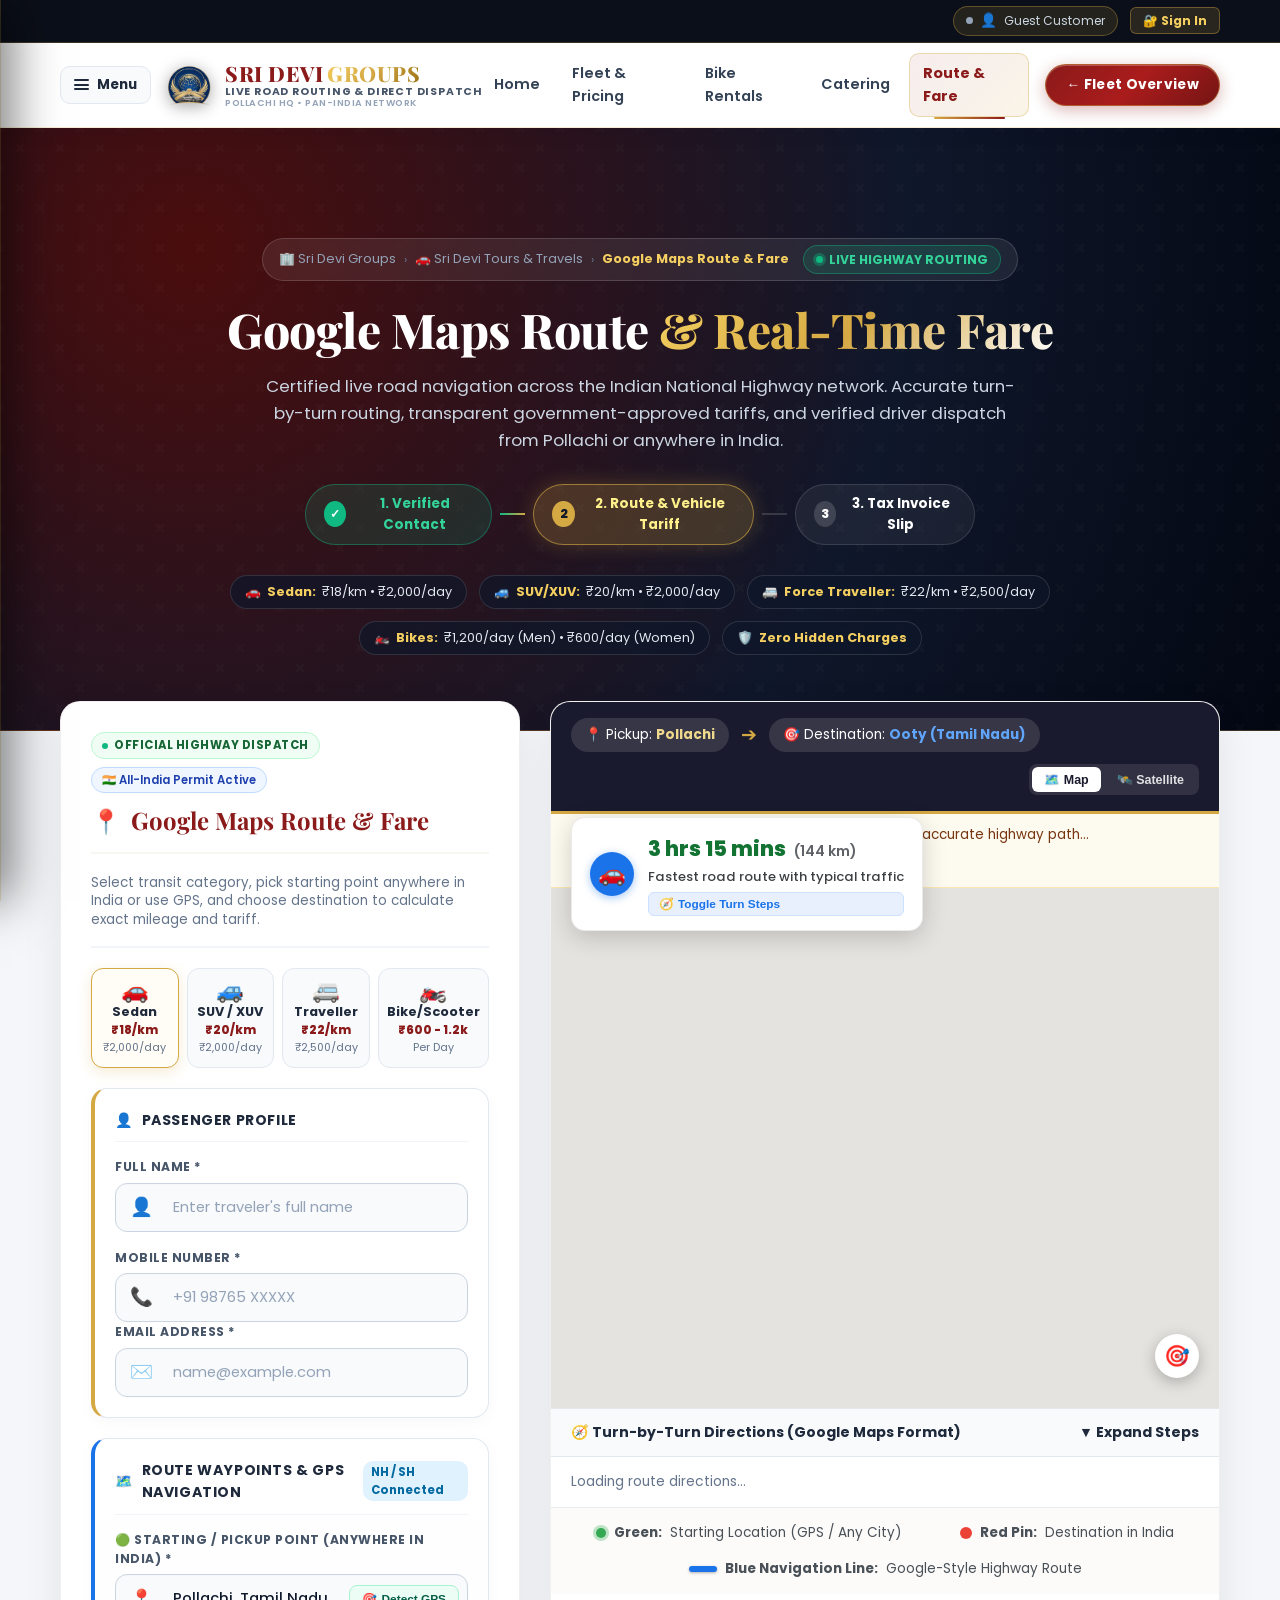
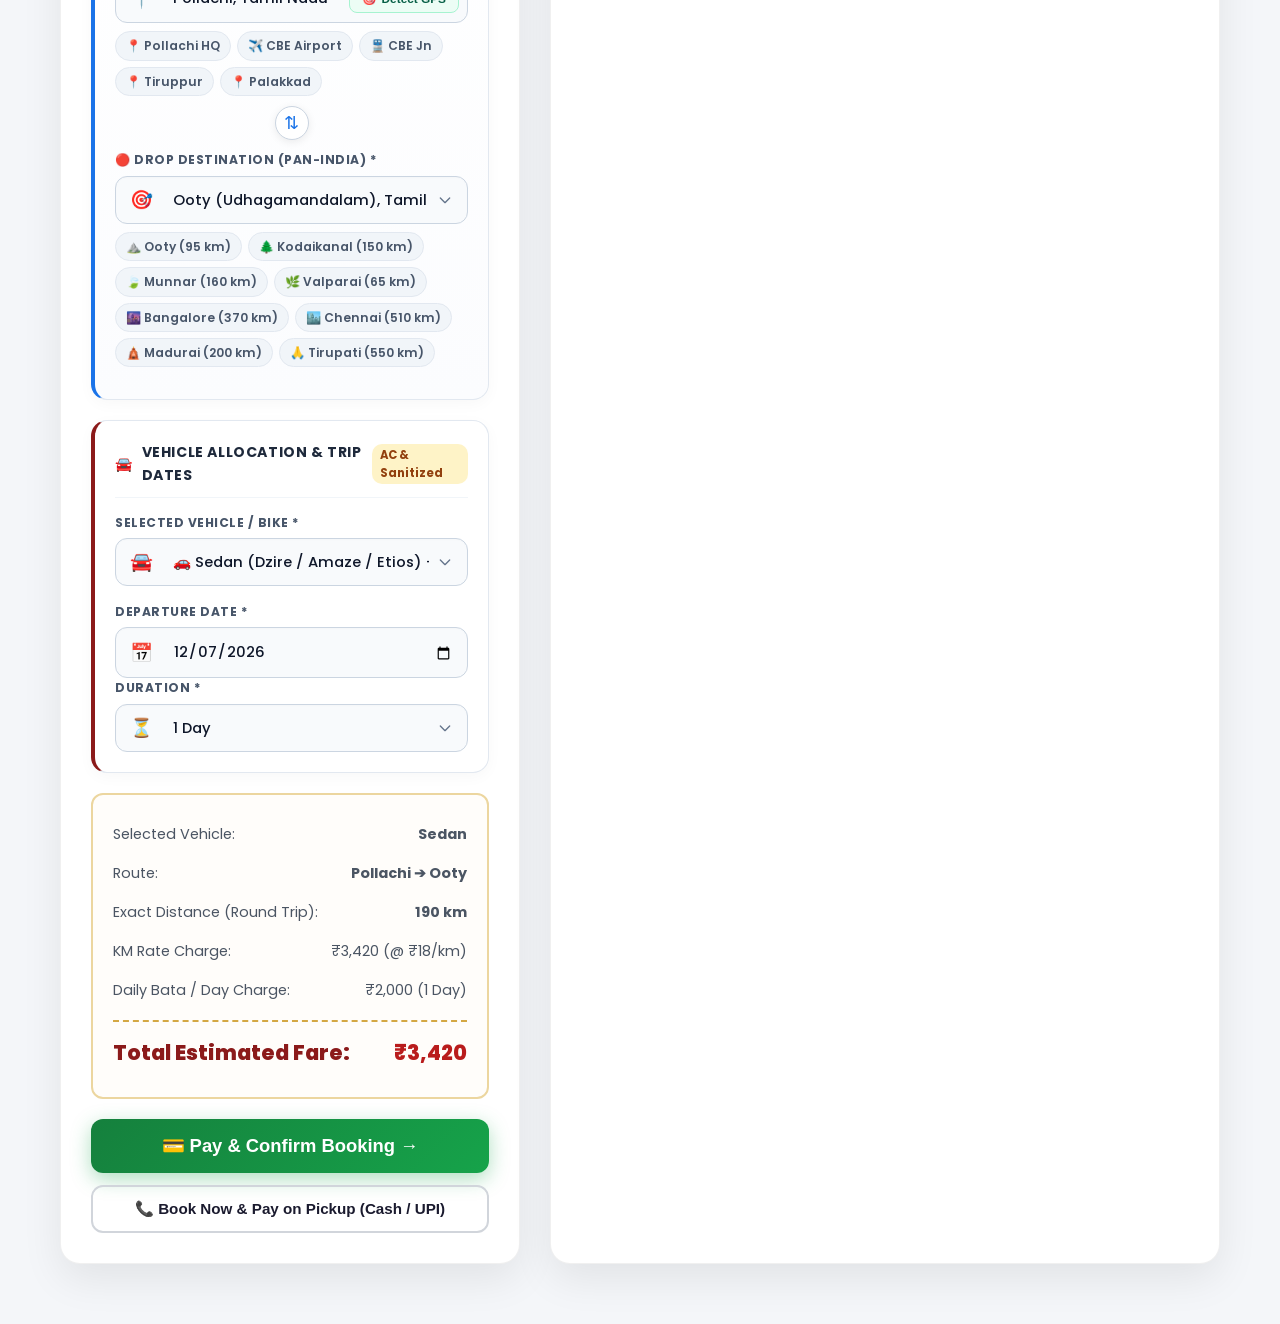
==== commit 07aa9eca: "Integrate official Sri Devi Groups, Tours & Travels, and Catering logos across website, navigation, " ====
--- a/book.html
+++ b/book.html
@@ -6,8 +6,7 @@
     <meta name="viewport" content="width=device-width, initial-scale=1.0">
     <title>Book Your Ride - Google Route Navigation | Sri Devi Tours & Travels</title>
     <link rel="stylesheet" href="css/styles.css">
-    <link rel="icon"
-        href="data:image/svg+xml,<svg xmlns='http://www.w3.org/2000/svg' viewBox='0 0 100 100'><text y='.9em' font-size='90'>🚗</text></svg>">
+    <link rel="icon" type="image/png" href="images/favicon.png">
     <!-- Leaflet CSS & JS for Interactive Route Map -->
     <link rel="stylesheet" href="https://unpkg.com/leaflet@1.9.4/dist/leaflet.css" integrity="sha256-p4NxAoJBhIIN+hmNHrzRCf9tD/miZyoHS5obTRR9BMY=" crossorigin="" />
     <script src="https://unpkg.com/leaflet@1.9.4/dist/leaflet.js" integrity="sha256-20nQCchB9co0qIjJZRGuk2/Z9VM+kNiyxNV1lvTlZBo=" crossorigin=""></script>
@@ -466,23 +465,7 @@
         <div class="drawer-header">
             <a href="dashboard.html" class="drawer-brand">
                 <div class="drawer-crest">
-                    <svg viewBox="0 0 48 48" width="42" height="42" fill="none" xmlns="http://www.w3.org/2000/svg">
-                        <defs>
-                            <linearGradient id="drawerGold4" x1="0%" y1="0%" x2="100%" y2="100%">
-                                <stop offset="0%" stop-color="#fceda2" />
-                                <stop offset="50%" stop-color="#d4a843" />
-                                <stop offset="100%" stop-color="#9a7114" />
-                            </linearGradient>
-                            <linearGradient id="drawerMaroon4" x1="0%" y1="0%" x2="100%" y2="100%">
-                                <stop offset="0%" stop-color="#8b1a1a" />
-                                <stop offset="100%" stop-color="#4a0808" />
-                            </linearGradient>
-                        </defs>
-                        <path d="M24 3 L41 9 C41 24 34 38 24 45 C14 38 7 24 7 9 Z" fill="url(#drawerMaroon4)" stroke="url(#drawerGold4)" stroke-width="2.2" />
-                        <path d="M24 7 L37 12 C37 23 31.5 34 24 39.5 C16.5 34 11 23 11 12 Z" fill="none" stroke="url(#drawerGold4)" stroke-width="1" stroke-opacity="0.6" />
-                        <path d="M19 16 L24 13 L29 16 L27 20 L21 20 Z" fill="url(#drawerGold4)" />
-                        <text x="24" y="30.5" font-family="'Playfair Display', Georgia, serif" font-weight="800" font-size="10.5" fill="url(#drawerGold4)" text-anchor="middle" letter-spacing="1">SDG</text>
-                    </svg>
+                    <img src="images/logo-groups-badge.png" alt="Sri Devi Groups Logo" class="drawer-crest-img">
                 </div>
                 <div class="drawer-titles">
                     <span class="drawer-title-main">SRI DEVI GROUPS</span>
@@ -585,23 +568,7 @@
                 </button>
                 <a href="dashboard.html" class="logo">
                     <div class="brand-crest-wrapper">
-                        <svg class="crest-svg-icon" viewBox="0 0 48 48" fill="none" xmlns="http://www.w3.org/2000/svg">
-                            <defs>
-                                <linearGradient id="crestGoldGrad4" x1="0%" y1="0%" x2="100%" y2="100%">
-                                    <stop offset="0%" stop-color="#fceda2" />
-                                    <stop offset="50%" stop-color="#d4a843" />
-                                    <stop offset="100%" stop-color="#9a7114" />
-                                </linearGradient>
-                                <linearGradient id="crestMaroonGrad4" x1="0%" y1="0%" x2="100%" y2="100%">
-                                    <stop offset="0%" stop-color="#8b1a1a" />
-                                    <stop offset="100%" stop-color="#4a0808" />
-                                </linearGradient>
-                            </defs>
-                            <path d="M24 3 L41 9 C41 24 34 38 24 45 C14 38 7 24 7 9 Z" fill="url(#crestMaroonGrad4)" stroke="url(#crestGoldGrad4)" stroke-width="2.2" />
-                            <path d="M24 7 L37 12 C37 23 31.5 34 24 39.5 C16.5 34 11 23 11 12 Z" fill="none" stroke="url(#crestGoldGrad4)" stroke-width="1" stroke-opacity="0.6" />
-                            <path d="M19 16 L24 13 L29 16 L27 20 L21 20 Z" fill="url(#crestGoldGrad4)" />
-                            <text x="24" y="30.5" font-family="'Playfair Display', Georgia, serif" font-weight="800" font-size="10.5" fill="url(#crestGoldGrad4)" text-anchor="middle" letter-spacing="1">SDG</text>
-                        </svg>
+                        <img src="images/logo-groups-badge.png" alt="Sri Devi Groups Logo" class="brand-crest-img">
                     </div>
                     <div class="brand-meta-group">
                         <span class="brand-main-title">SRI DEVI <span class="gold-accent">GROUPS</span></span>
--- a/css/styles.css
+++ b/css/styles.css
@@ -263,11 +263,24 @@
     width: 48px;
     height: 48px;
     flex-shrink: 0;
+    display: flex;
+    align-items: center;
+    justify-content: center;
     transition: transform 0.3s cubic-bezier(0.16, 1, 0.3, 1);
 }
 
+.brand-crest-img {
+    width: 100%;
+    height: 100%;
+    object-fit: contain;
+    display: block;
+    filter: drop-shadow(0 3px 8px rgba(0, 0, 0, 0.35));
+    transition: transform 0.3s cubic-bezier(0.16, 1, 0.3, 1);
+}
+
+.logo:hover .brand-crest-img,
 .logo:hover .brand-crest-wrapper {
-    transform: scale(1.06) rotate(-2deg);
+    transform: scale(1.08) rotate(-2deg);
 }
 
 .crest-svg-icon {
@@ -4254,9 +4267,20 @@
 }
 
 .drawer-crest {
-    width: 42px;
-    height: 42px;
+    width: 44px;
+    height: 44px;
     flex-shrink: 0;
+    display: flex;
+    align-items: center;
+    justify-content: center;
+}
+
+.drawer-crest-img {
+    width: 100%;
+    height: 100%;
+    object-fit: contain;
+    display: block;
+    filter: drop-shadow(0 3px 8px rgba(0, 0, 0, 0.4));
 }
 
 .drawer-titles {
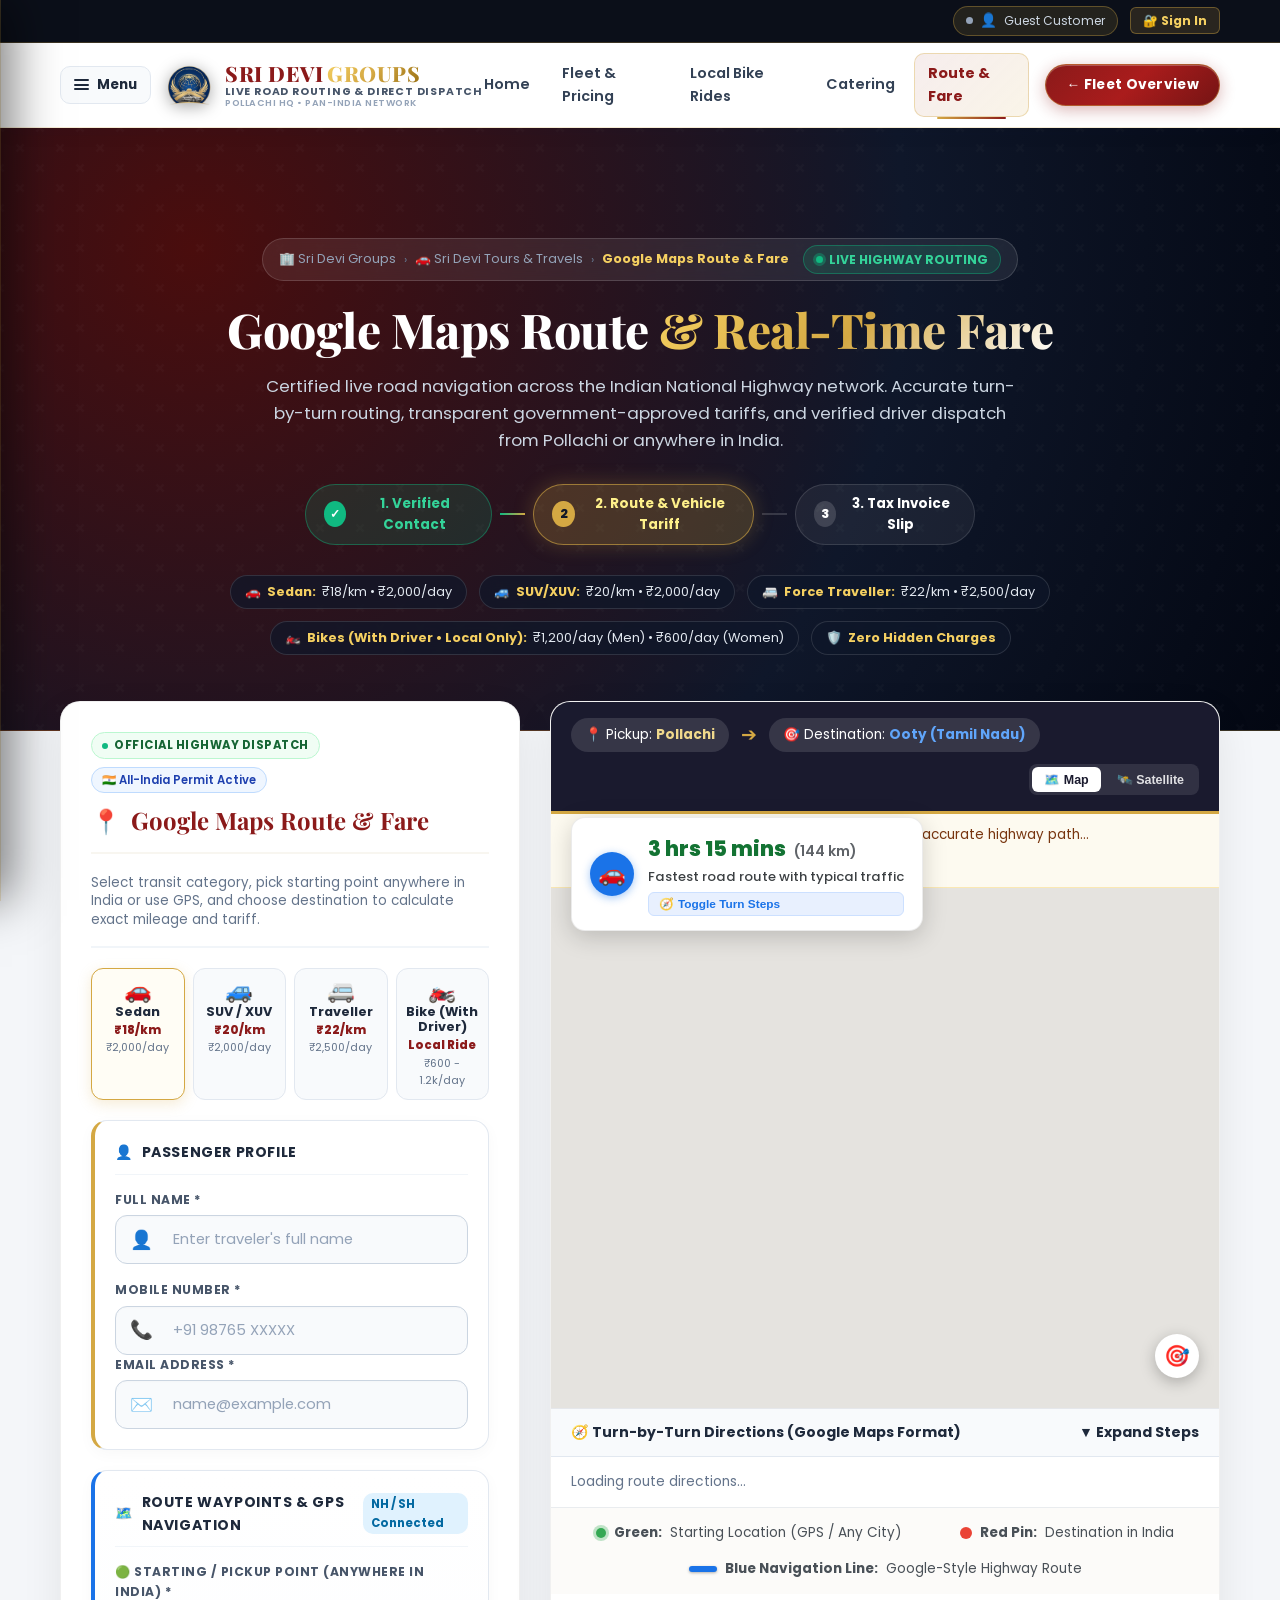
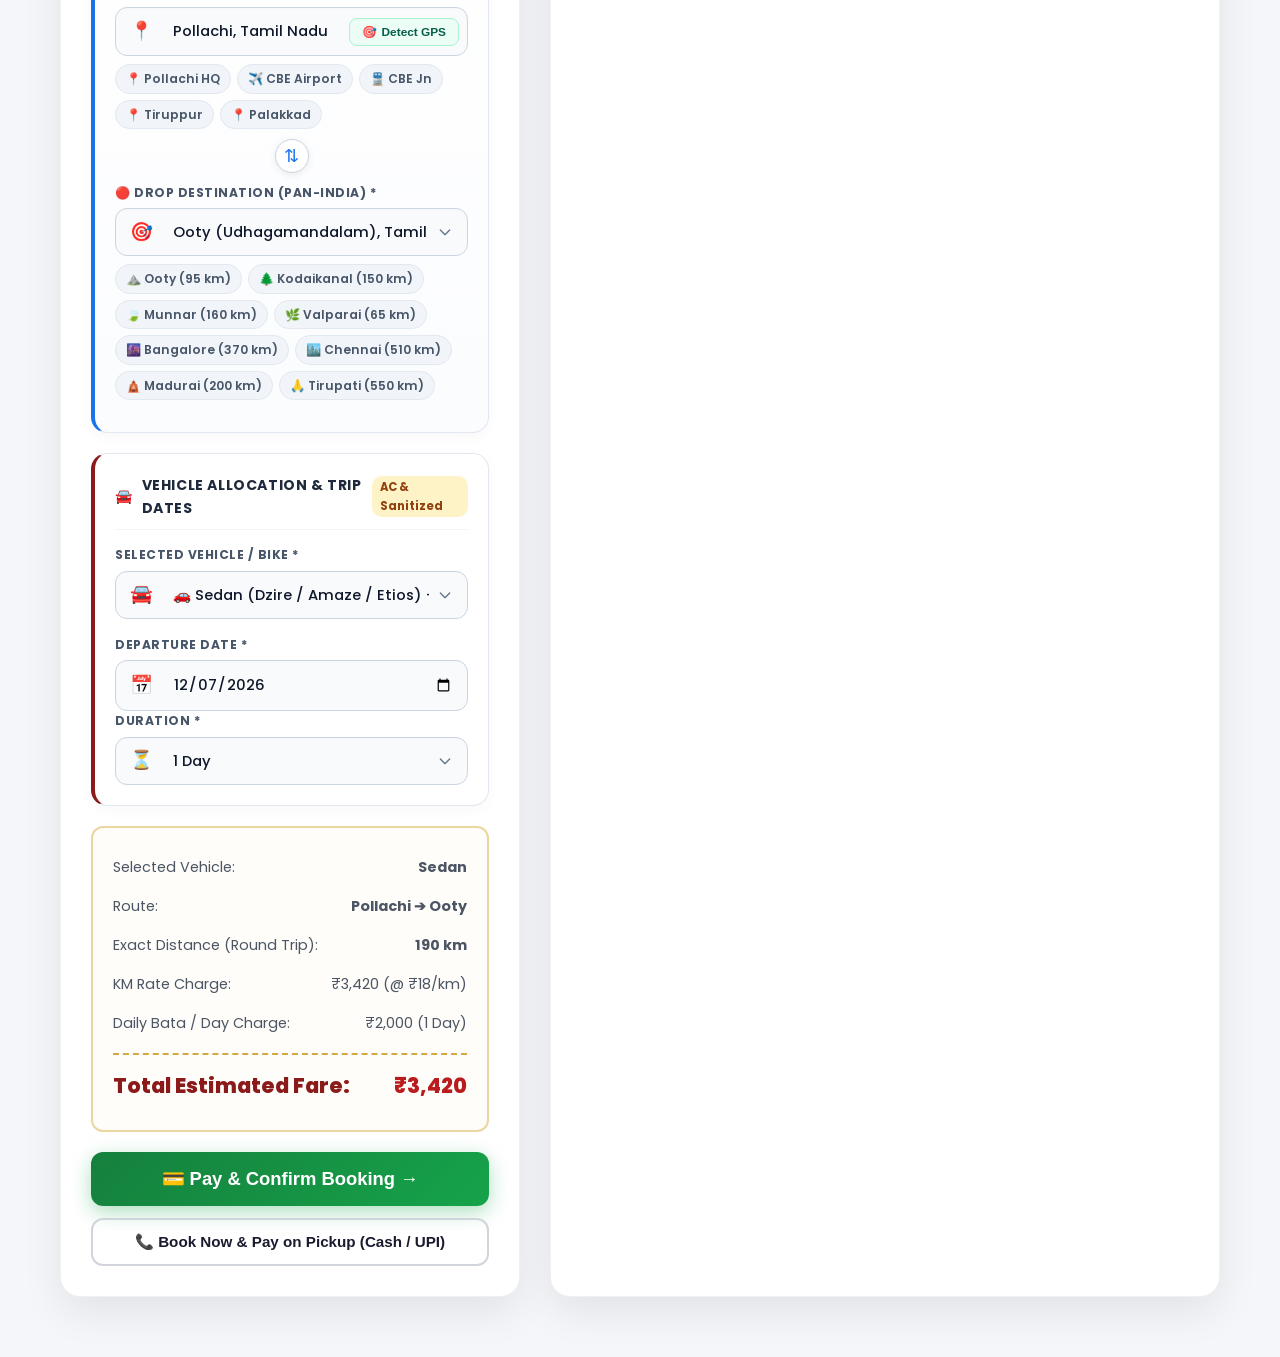
==== commit fb1719fd: "Update bike section policy: bikes are not offered for self-drive, provided strictly with driver for " ====
--- a/book.html
+++ b/book.html
@@ -503,10 +503,10 @@
                 <span class="drawer-nav-arrow">→</span>
             </a>
             <a href="tours.html#bikes" class="drawer-nav-link">
-                <img src="images/classic350.jpg" alt="Self-Drive Bike Rentals" class="drawer-nav-thumb" loading="lazy">
+                <img src="images/classic350.jpg" alt="Local Bike Rides with Driver" class="drawer-nav-thumb" loading="lazy">
                 <div class="drawer-nav-info">
-                    <span class="drawer-nav-text">Self-Drive Bike Rentals</span>
-                    <span class="drawer-nav-desc">Classic 350 & TVS Jupiter</span>
+                    <span class="drawer-nav-text">Local Bike Rides (With Driver)</span>
+                    <span class="drawer-nav-desc">Classic 350 & TVS Jupiter • Local Only</span>
                 </div>
                 <span class="drawer-nav-arrow">→</span>
             </a>
@@ -580,7 +580,7 @@
             <div class="nav-links">
                 <a href="dashboard.html" class="nav-item">Home</a>
                 <a href="tours.html" class="nav-item">Fleet & Pricing</a>
-                <a href="tours.html#bikes" class="nav-item">Bike Rentals</a>
+                <a href="tours.html#bikes" class="nav-item">Local Bike Rides</a>
                 <a href="catering.html" class="nav-item">Catering</a>
                 <a href="book.html" class="nav-item active">Route & Fare</a>
                 
@@ -643,7 +643,7 @@
                 <div class="pro-ticker-item">🚗 <strong>Sedan:</strong> ₹18/km • ₹2,000/day</div>
                 <div class="pro-ticker-item">🚙 <strong>SUV/XUV:</strong> ₹20/km • ₹2,000/day</div>
                 <div class="pro-ticker-item">🚐 <strong>Force Traveller:</strong> ₹22/km • ₹2,500/day</div>
-                <div class="pro-ticker-item">🏍️ <strong>Bikes:</strong> ₹1,200/day (Men) • ₹600/day (Women)</div>
+                <div class="pro-ticker-item">🏍️ <strong>Bikes (With Driver • Local Only):</strong> ₹1,200/day (Men) • ₹600/day (Women)</div>
                 <div class="pro-ticker-item">🛡️ <strong>Zero Hidden Charges</strong></div>
             </div>
         </div>
@@ -693,9 +693,9 @@
                     </div>
                     <div class="transit-card-pro" id="mode-tab-bike" onclick="selectTransitMode('bike')">
                         <div class="transit-card-icon">🏍️</div>
-                        <div class="transit-card-name">Bike/Scooter</div>
-                        <div class="transit-card-rate">₹600 - 1.2k</div>
-                        <div style="font-size: 0.68rem; color: #64748b;">Per Day</div>
+                        <div class="transit-card-name">Bike (With Driver)</div>
+                        <div class="transit-card-rate">Local Ride</div>
+                        <div style="font-size: 0.68rem; color: #64748b;">₹600 - 1.2k/day</div>
                     </div>
                 </div>
 
@@ -870,9 +870,12 @@
                                     <option value="sedan">🚗 Sedan (Dzire / Amaze / Etios) — ₹18/km | ₹2,000/day</option>
                                     <option value="suv">🚙 SUV / XUV (Innova Crysta / XUV700 / Scorpio) — ₹20/km | ₹2,000/day</option>
                                     <option value="traveller">🚐 Force Traveller (12-20 Seater) — ₹22/km | ₹2,500/day</option>
-                                    <option value="bike-classic">🏍️ Royal Enfield Classic 350 (Men) — ₹1,200/day</option>
-                                    <option value="scooter-jupiter">🛵 TVS Jupiter Scooter (Women) — ₹600/day</option>
+                                    <option value="bike-classic">🏍️ Royal Enfield Classic 350 (With Driver • Local Only) — ₹1,200/day</option>
+                                    <option value="scooter-jupiter">🛵 TVS Jupiter Scooter (With Driver • Local Only) — ₹600/day</option>
                                 </select>
+                            </div>
+                            <div id="bike-driver-notice" style="display: none; margin-top: 8px; padding: 10px 14px; background: #fffbeb; border: 1px solid #f59e0b; border-radius: 8px; font-size: 0.82rem; color: #92400e; line-height: 1.4;">
+                                ⚠️ <strong>Important:</strong> Two-wheelers are <strong>not offered for self-driving</strong>. A professional driver/rider is provided for local Pollachi rides only.
                             </div>
                         </div>
 
@@ -1758,10 +1761,15 @@
             let dayCharge = 0;
             let total = 0;
 
+            const noticeBox = document.getElementById('bike-driver-notice');
+            if (noticeBox) {
+                noticeBox.style.display = rate.isBike ? 'block' : 'none';
+            }
+
             if (rate.isBike) {
                 dayCharge = days * rate.perDay;
                 total = dayCharge;
-                document.getElementById('summary-km-charge').textContent = 'Included standard';
+                document.getElementById('summary-km-charge').textContent = 'Included (Local with Driver)';
                 document.getElementById('summary-day-charge').textContent = `₹${dayCharge.toLocaleString('en-IN')} (₹${rate.perDay}/day x ${days} days)`;
             } else {
                 kmCharge = roundTripKm * rate.perKm;
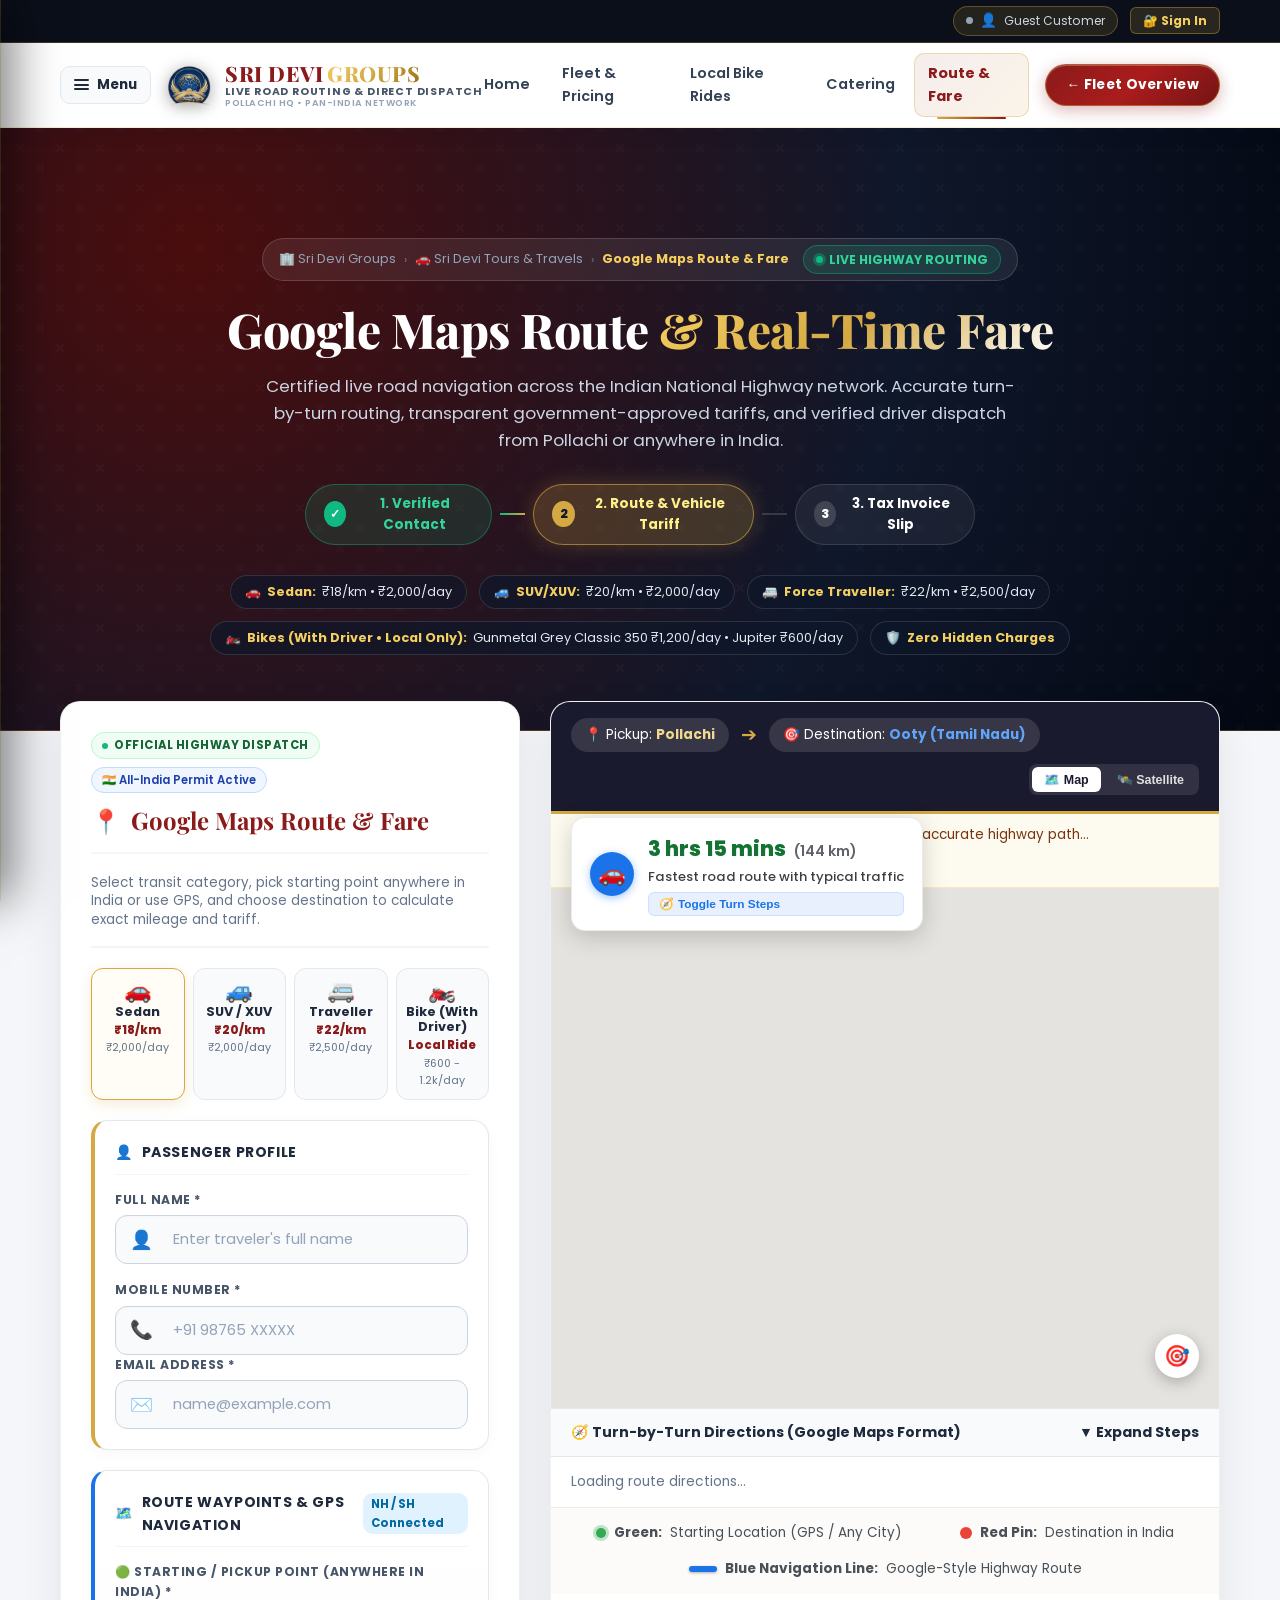
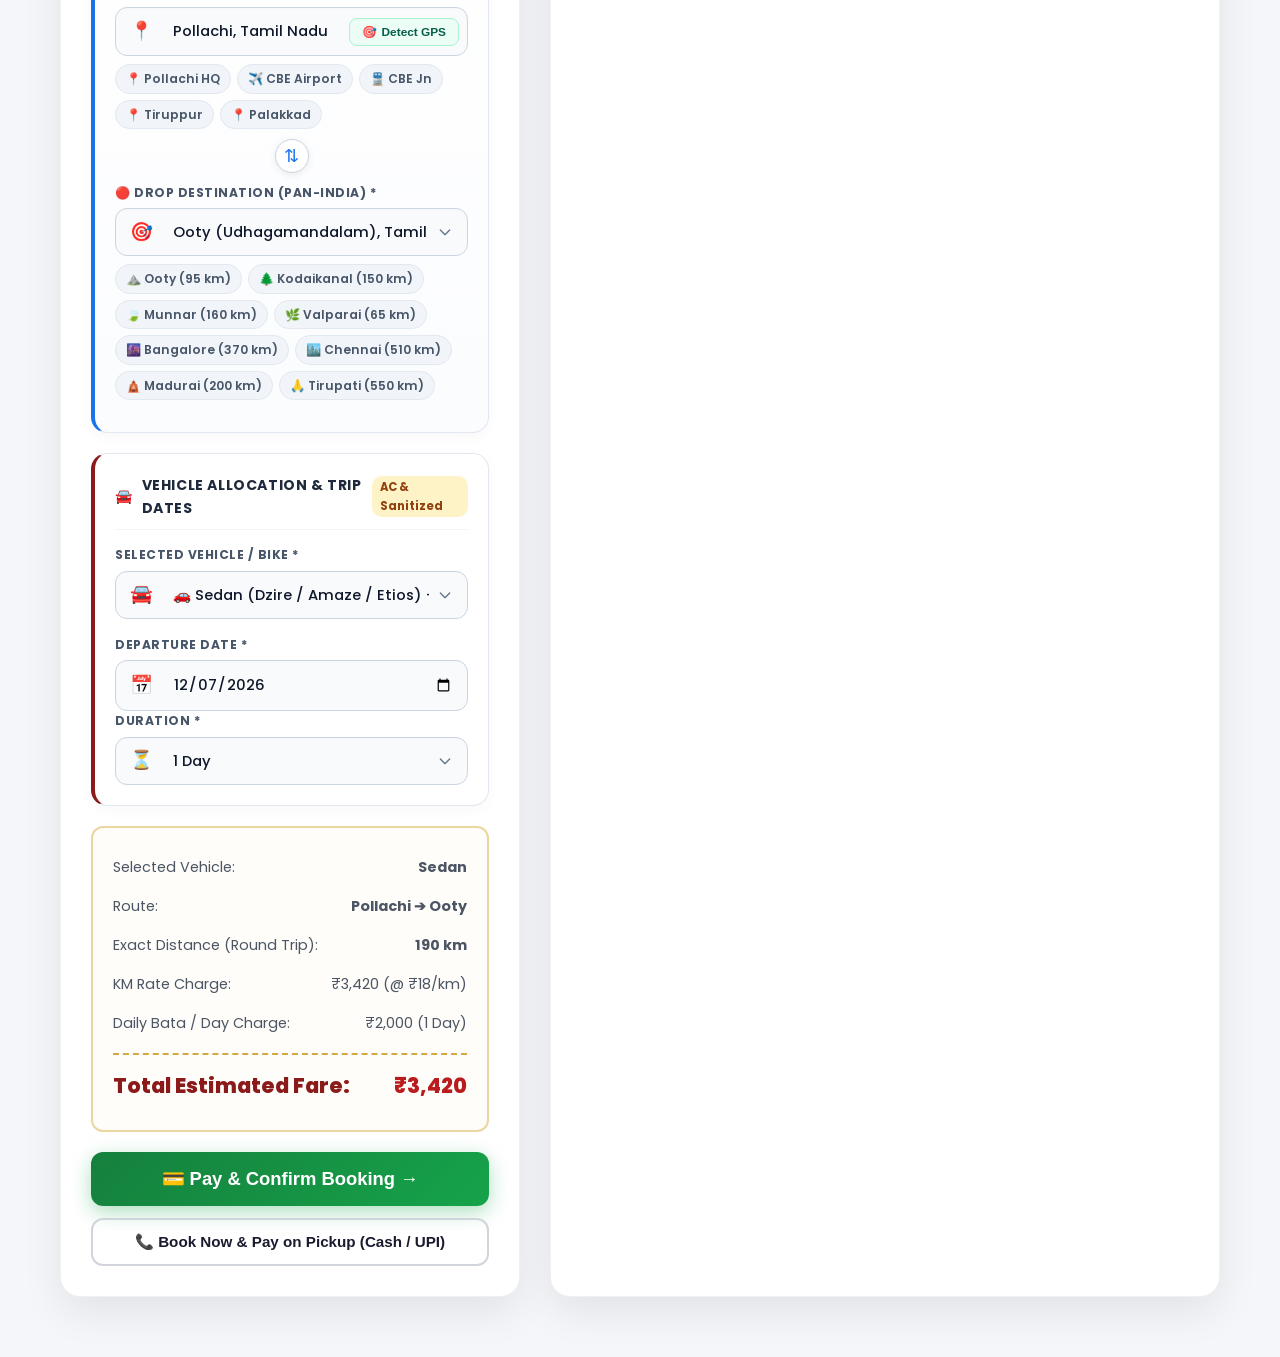
==== commit 402ee0f4: "Replace old Royal Enfield photo with official Gunmetal Grey Royal Enfield Classic 350 studio image" ====
--- a/book.html
+++ b/book.html
@@ -503,10 +503,10 @@
                 <span class="drawer-nav-arrow">→</span>
             </a>
             <a href="tours.html#bikes" class="drawer-nav-link">
-                <img src="images/classic350.jpg" alt="Local Bike Rides with Driver" class="drawer-nav-thumb" loading="lazy">
+                <img src="images/classic350.jpg" alt="Local Bike Rides with Driver - Gunmetal Grey Classic 350" class="drawer-nav-thumb" loading="lazy">
                 <div class="drawer-nav-info">
                     <span class="drawer-nav-text">Local Bike Rides (With Driver)</span>
-                    <span class="drawer-nav-desc">Classic 350 & TVS Jupiter • Local Only</span>
+                    <span class="drawer-nav-desc">Gunmetal Grey Classic 350 & TVS Jupiter</span>
                 </div>
                 <span class="drawer-nav-arrow">→</span>
             </a>
@@ -643,7 +643,7 @@
                 <div class="pro-ticker-item">🚗 <strong>Sedan:</strong> ₹18/km • ₹2,000/day</div>
                 <div class="pro-ticker-item">🚙 <strong>SUV/XUV:</strong> ₹20/km • ₹2,000/day</div>
                 <div class="pro-ticker-item">🚐 <strong>Force Traveller:</strong> ₹22/km • ₹2,500/day</div>
-                <div class="pro-ticker-item">🏍️ <strong>Bikes (With Driver • Local Only):</strong> ₹1,200/day (Men) • ₹600/day (Women)</div>
+                <div class="pro-ticker-item">🏍️ <strong>Bikes (With Driver • Local Only):</strong> Gunmetal Grey Classic 350 ₹1,200/day • Jupiter ₹600/day</div>
                 <div class="pro-ticker-item">🛡️ <strong>Zero Hidden Charges</strong></div>
             </div>
         </div>
@@ -870,7 +870,7 @@
                                     <option value="sedan">🚗 Sedan (Dzire / Amaze / Etios) — ₹18/km | ₹2,000/day</option>
                                     <option value="suv">🚙 SUV / XUV (Innova Crysta / XUV700 / Scorpio) — ₹20/km | ₹2,000/day</option>
                                     <option value="traveller">🚐 Force Traveller (12-20 Seater) — ₹22/km | ₹2,500/day</option>
-                                    <option value="bike-classic">🏍️ Royal Enfield Classic 350 (With Driver • Local Only) — ₹1,200/day</option>
+                                    <option value="bike-classic">🏍️ Royal Enfield Classic 350 Gunmetal Grey (With Driver • Local Only) — ₹1,200/day</option>
                                     <option value="scooter-jupiter">🛵 TVS Jupiter Scooter (With Driver • Local Only) — ₹600/day</option>
                                 </select>
                             </div>
